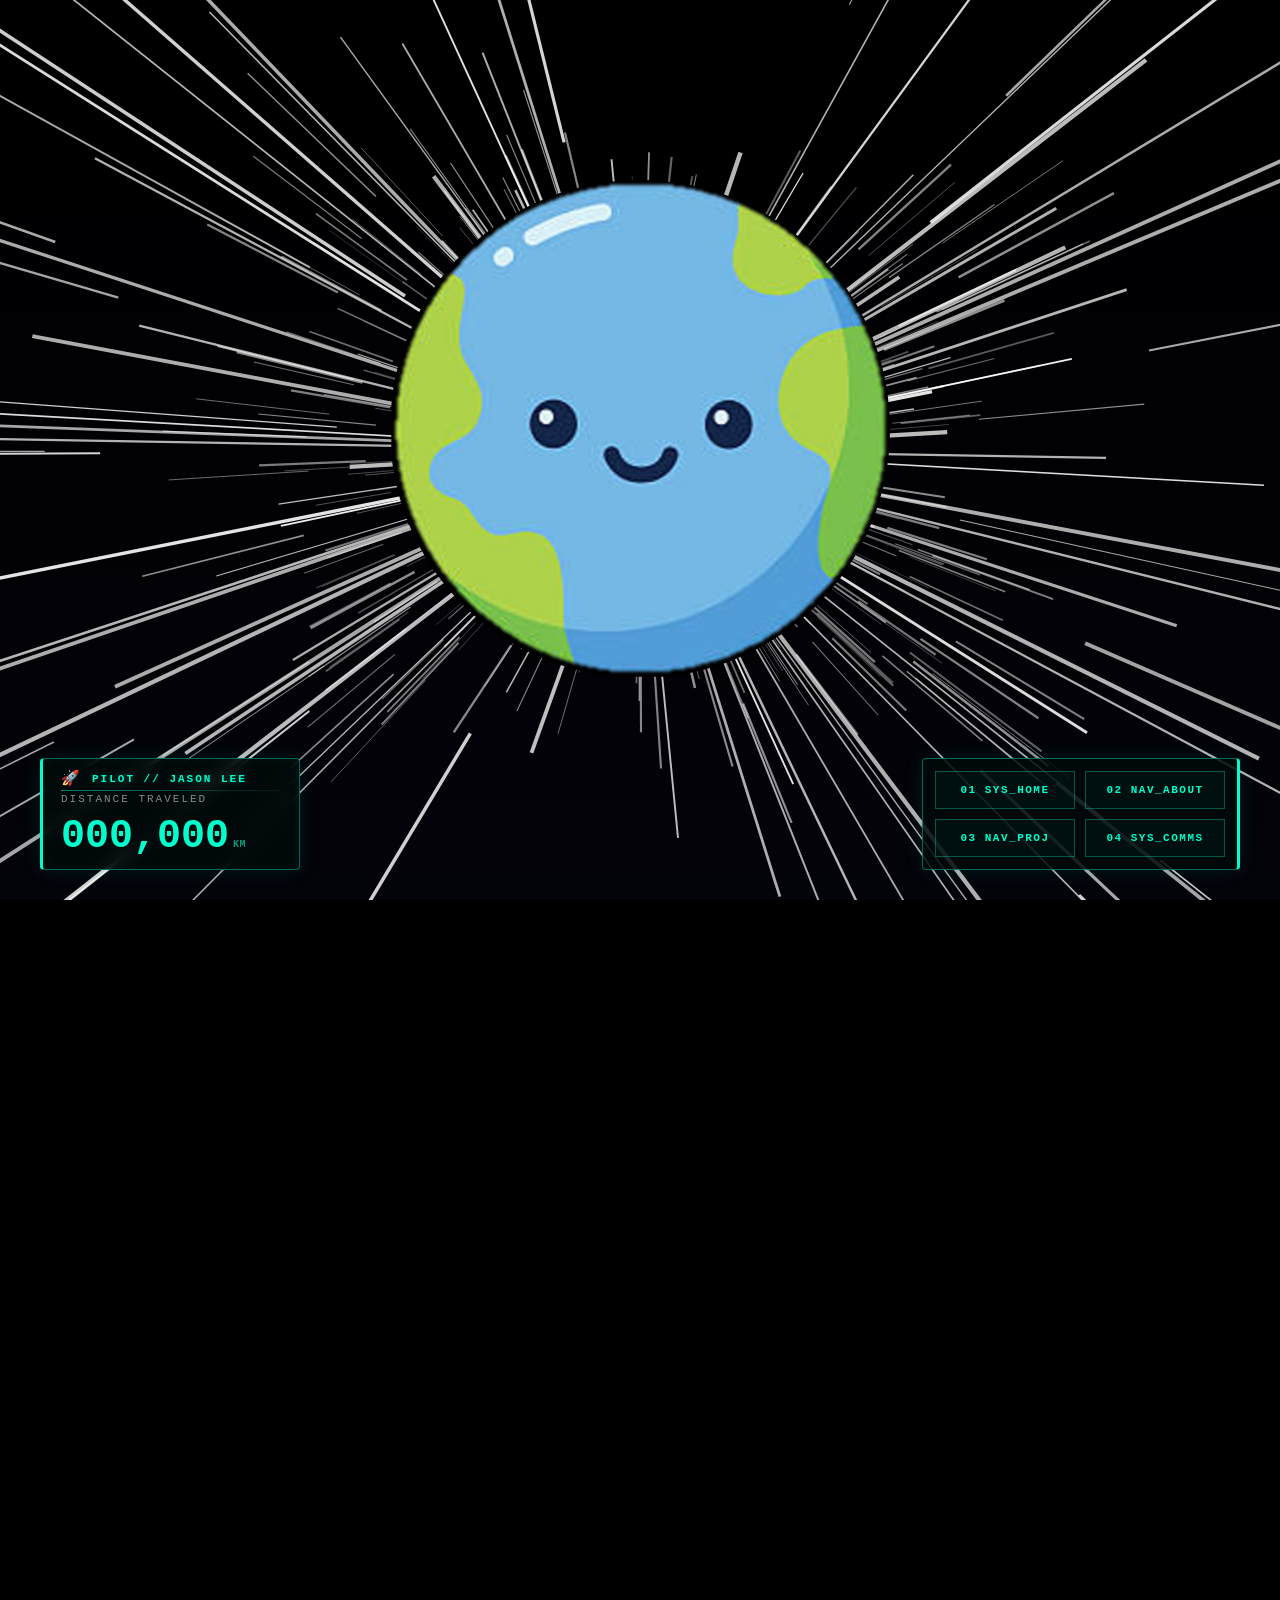
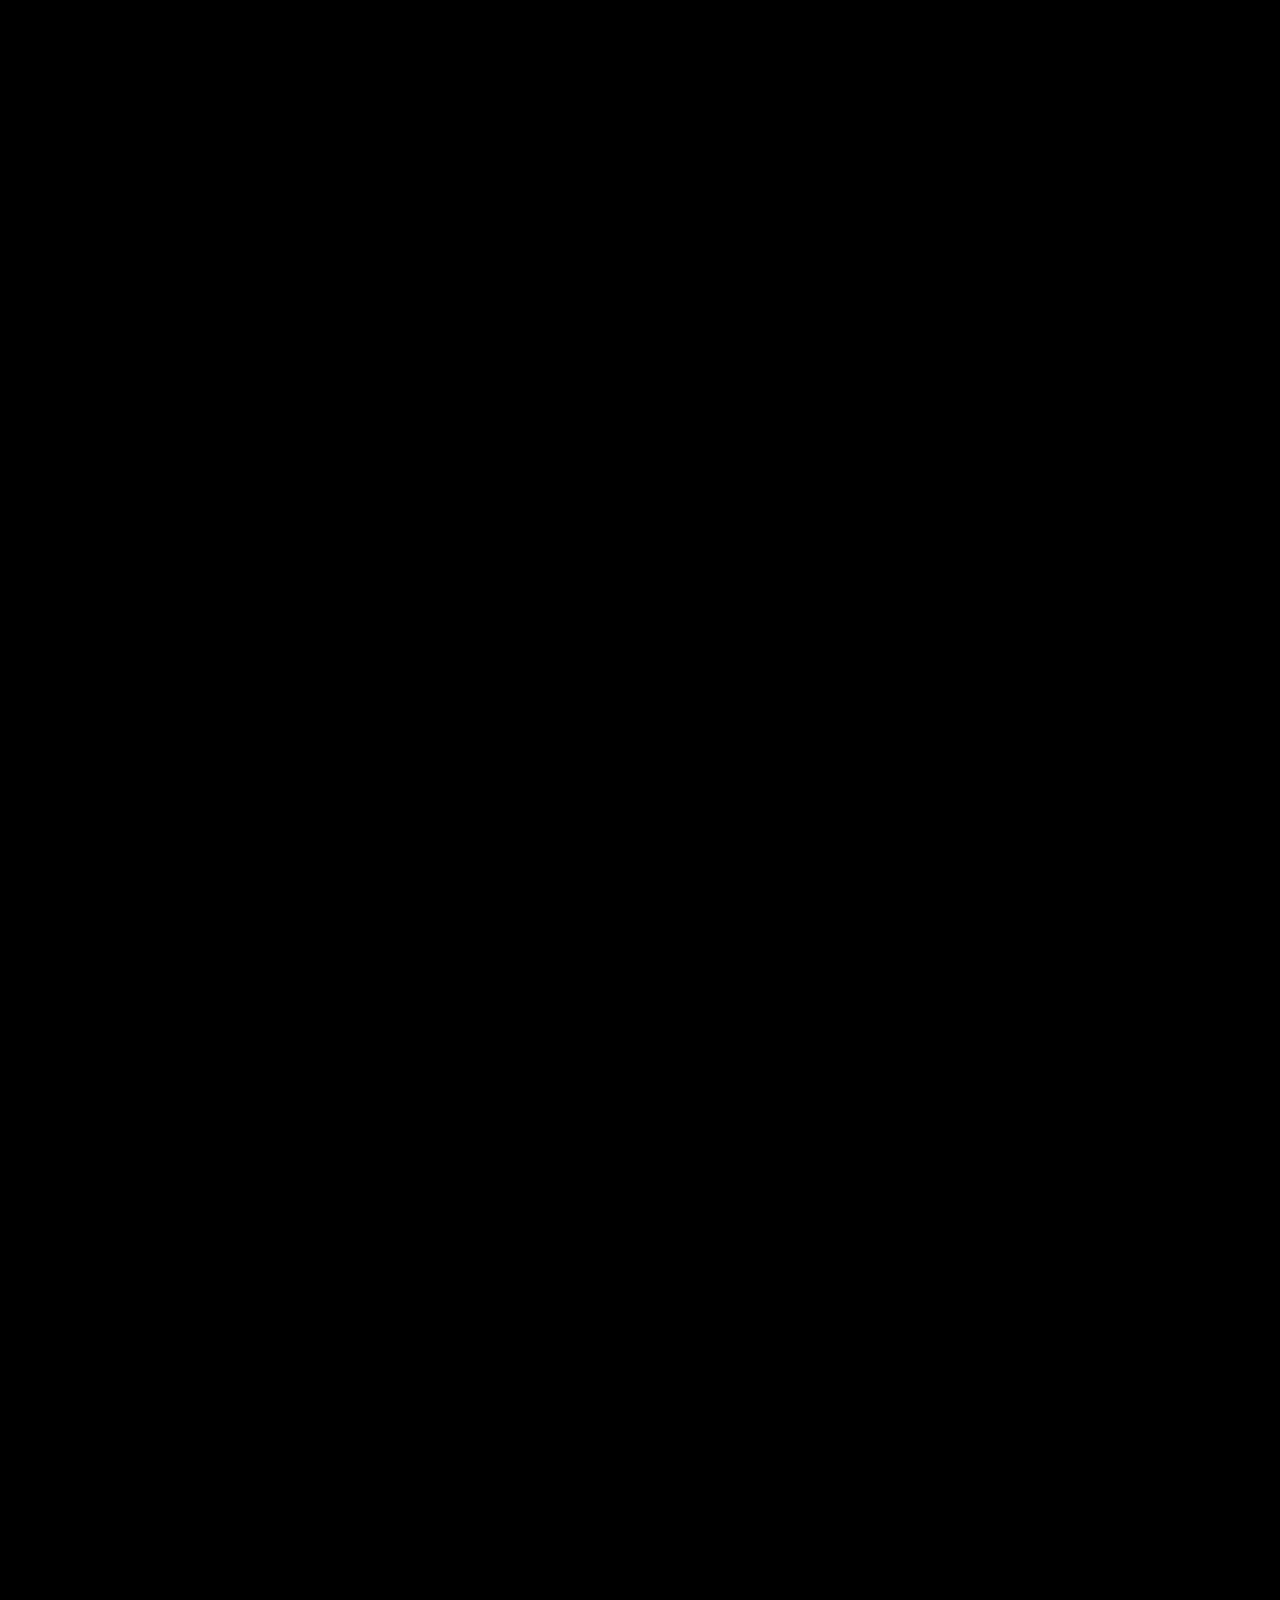
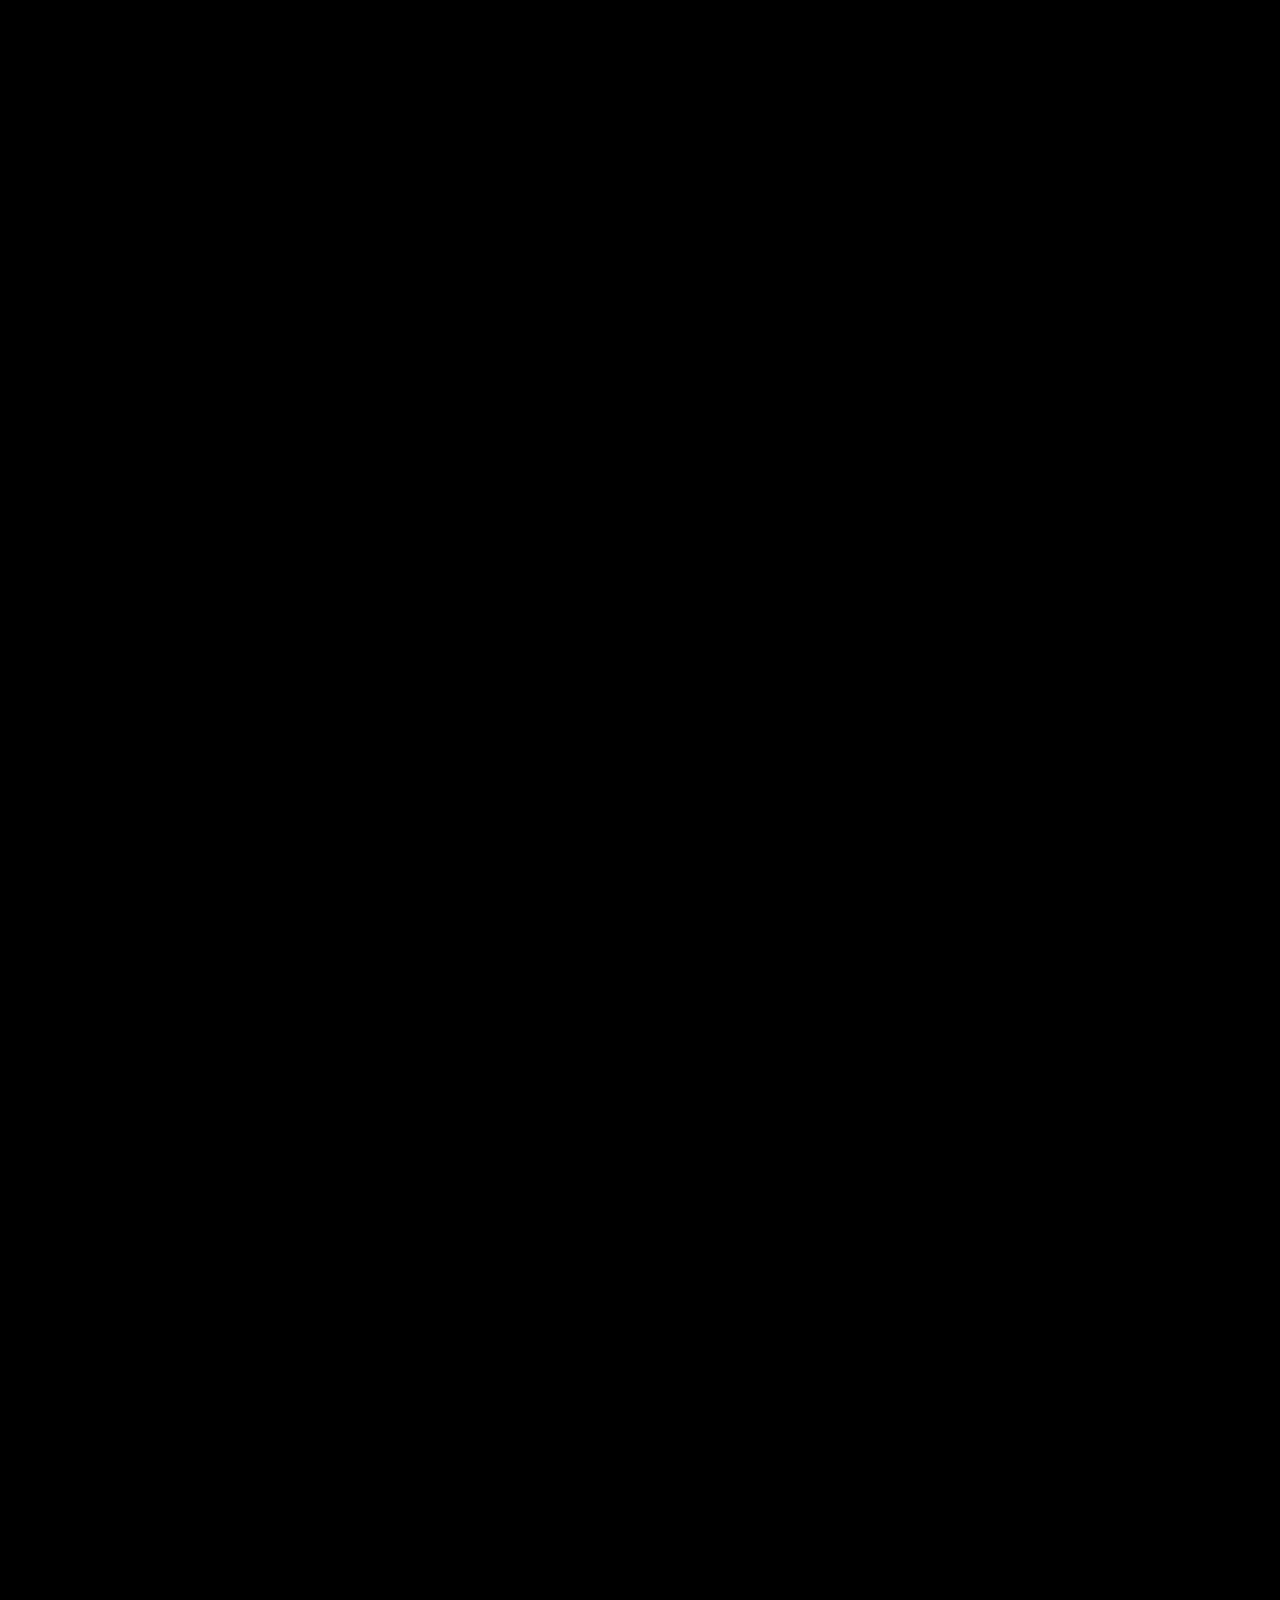
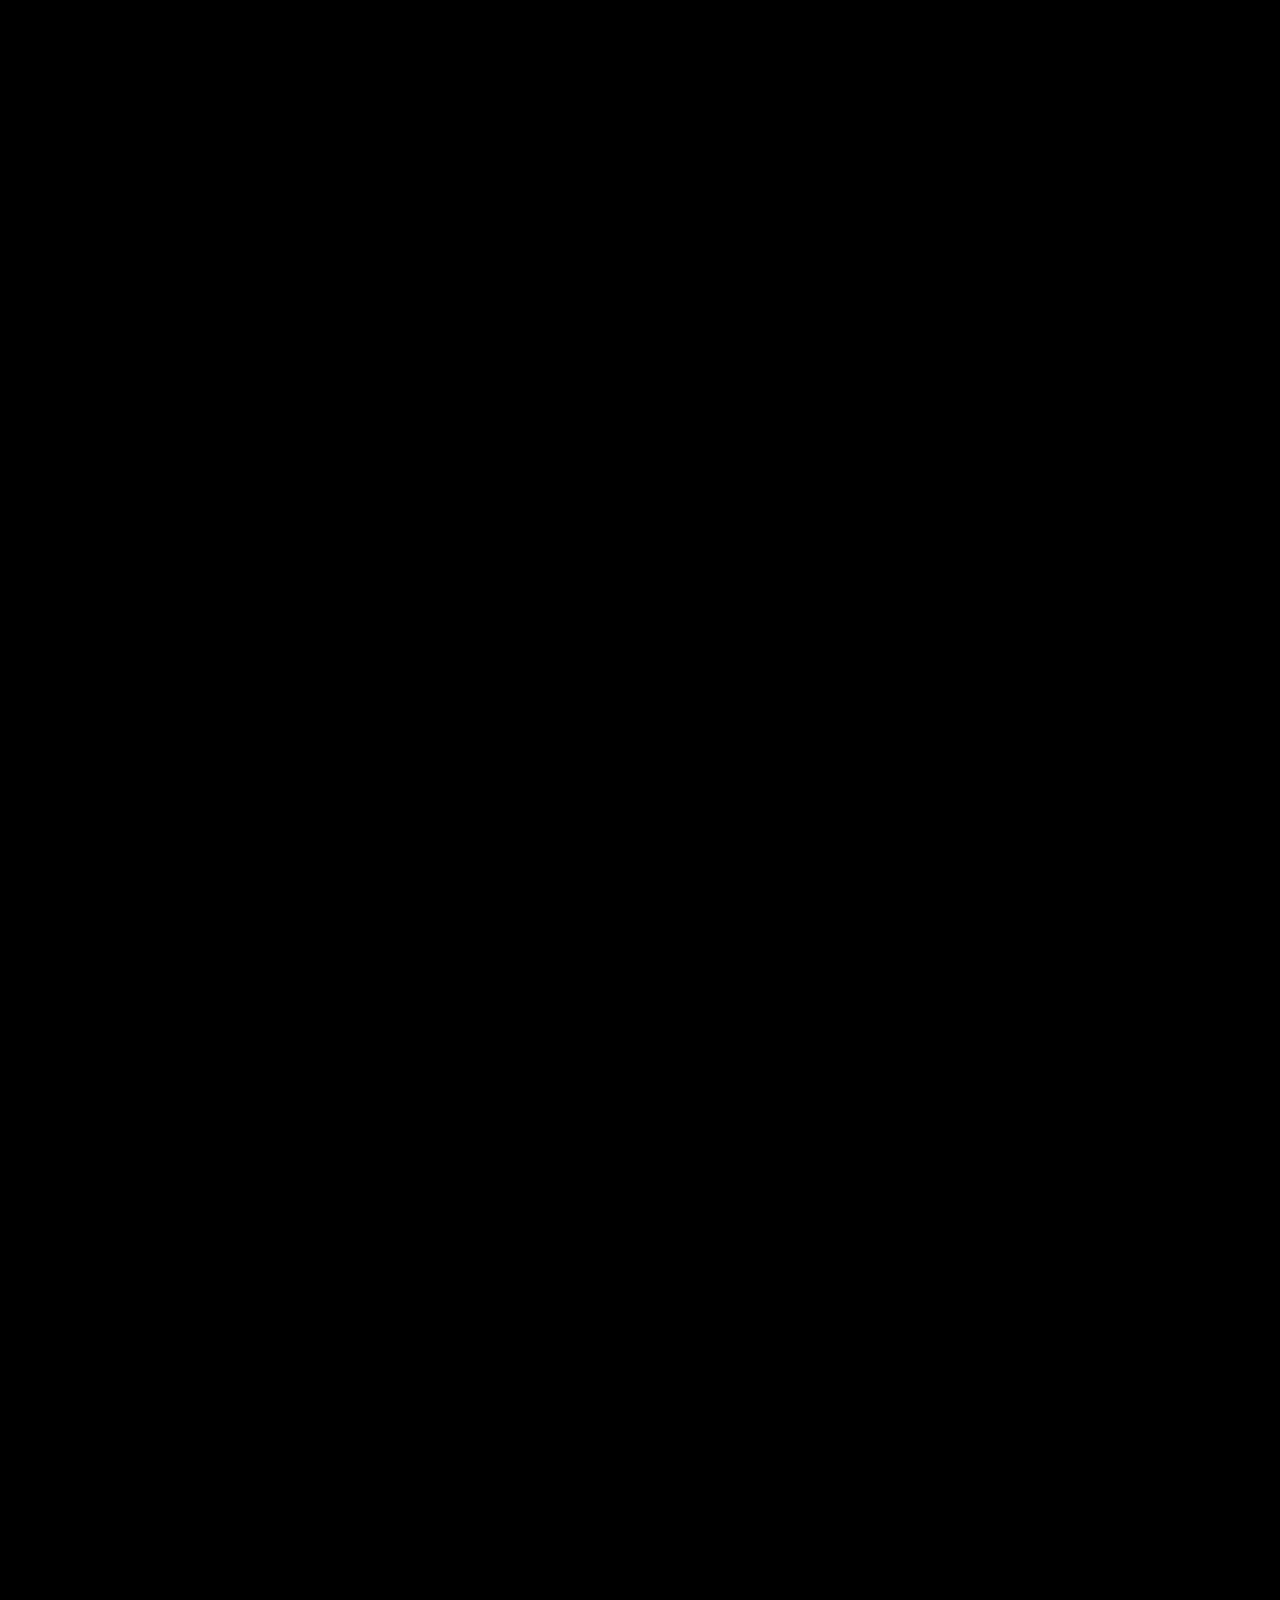
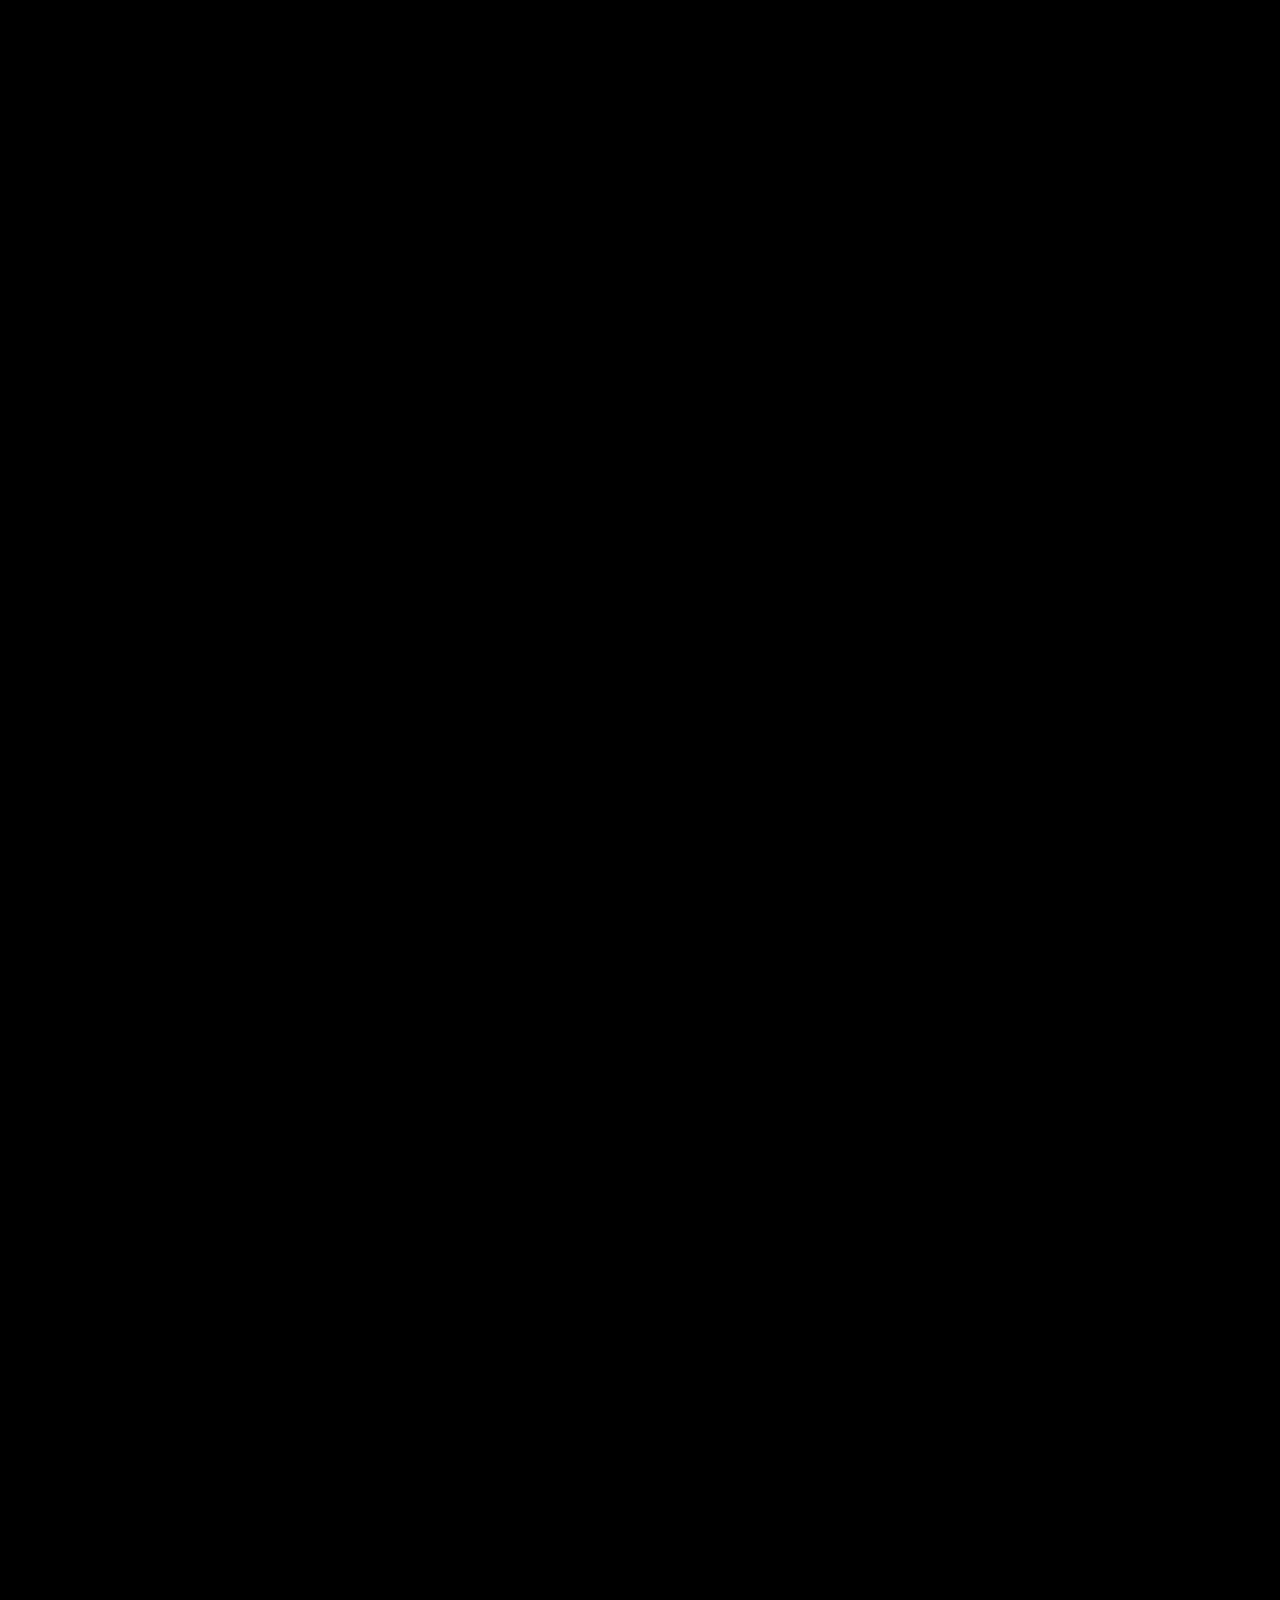
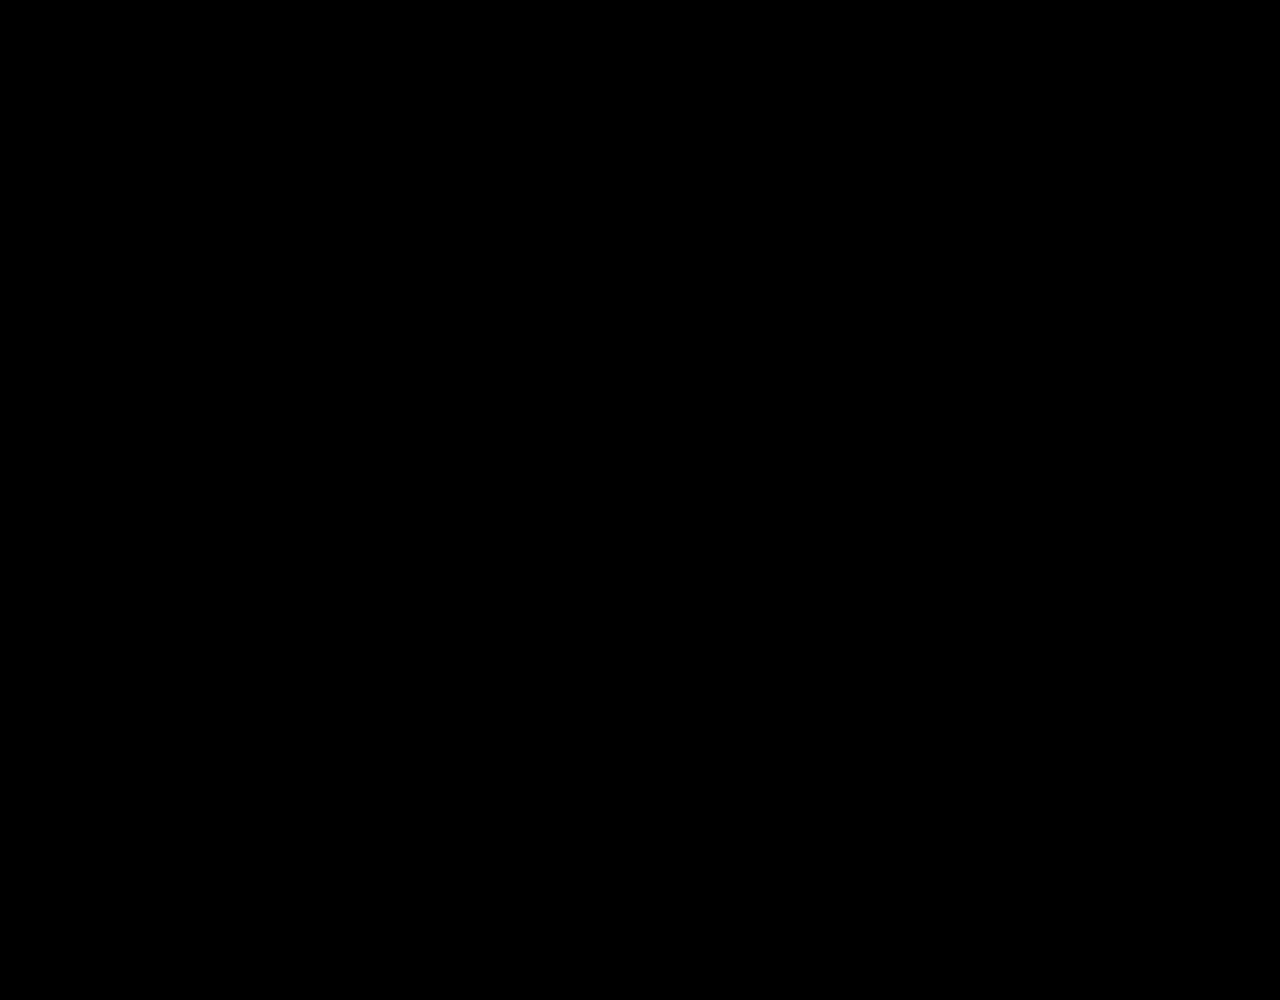
==== index.html @ c52c4de2 "Update index.html" ====
<!DOCTYPE html>
<html lang="en">
<head>
    <meta charset="UTF-8">
    <meta name="viewport" content="width=device-width, initial-scale=1.0">
    <title>Jace In Space Portfolio</title>
    
    <link rel="stylesheet" href="odometer.css" />
    <link rel="stylesheet" href="style.css">
    
    <script src="scroll-timeline.js"></script>
</head>
<body>
 
    <div class="cockpit-hud-frame">
        <div class="hud-top-bracket"></div>
        <div class="hud-side-bracket left"></div>
        <div class="hud-side-bracket right"></div>
    </div>
 
<div class="cockpit-dashboard">
        
        <div class="distance-counter">
            
            <div class="terminal-header-zone">
                <!--<div class="panel-status-light"></div>0-->
                <span class="panel-status-smiley">🚀</span>
                <span class="pilot-signature">PILOT // JASON LEE</span>
            </div>

            <div class="terminal-divider-line"></div>

            <div class="terminal-data-zone">
                <span class="label">DISTANCE TRAVELED</span>
                <div class="odometer-container">
                    <span class="subs-odometer">0</span>
                    <span class="unit">KM</span>
                </div>
            </div>

        </div>

        <nav class="portfolio-nav cockpit-console-panel">
            <a href="#launchpad" class="hud-btn"><span class="btn-num">01</span> SYS_HOME</a>
            <a href="#about-target" class="hud-btn"><span class="btn-num">02</span> NAV_ABOUT</a>
            <a href="#projects-target" class="hud-btn"><span class="btn-num">03</span> NAV_PROJ</a>
            <a href="#cv-target" class="hud-btn"><span class="btn-num">04</span> SYS_COMMS</a>
        </nav>

    </div>
 
    <div class="space-journey">
        
        <div class="stars-bg"></div>
        <canvas id="warp-canvas"></canvas>
 
        <div id="launchpad" class="scroll-flag" style="top: 0%;"></div>
        <div id="about-target" class="scroll-flag" style="top: 22%;"></div>
        <div id="projects-target" class="scroll-flag" style="top: 50%;"></div>
        <div id="cv-target" class="scroll-flag" style="top: 77%;"></div>
 
        <div class="planet earth">
            <img src="images/earth.png" alt="Earth">

        </div>
 
        <div class="space-content block-1">
            <div class="test-box"><p>Ignition - Liftoff!</p></div>
        </div>
        
        <div class="space-content block-2">
            <div class="test-box">
                <h3>About Me</h3>
                <p>I am a first year PhD student at Purdue University studying Planetary Science!
                </p>
                <p>In my previous life, I used to be a Rocket Engineer... </p>
                <p>...but after years of working in the desert under Moonlight...</p>
                <p>...I now work on the Moon!</p>
                <p>...remotely! :]</p>
            </div>
        </div>
        
        <div class="space-content block-3">
            <div class="test-box"><p>Cruising past satellite networks...</p></div>
        </div>
        <div class="space-content block-4">
            <div class="test-box"><h3>Milestone 04</h3><p>Entering deep space fields.</p></div>
        </div>
 
        <div class="space-content block-5">
            <div class="test-box">
                <h3>Stellar Projects</h3>
                <p>Check out the applications I've launched across the web ecosystem.</p>
            </div>
        </div>
        
        <div class="space-content block-6">
            <div class="test-box"><h3>Milestone 06</h3><p>Cosmic radiation shielding at 100%.</p></div>
        </div>
        
        <div class="space-content block-7">
            <div class="test-box"><h3>Milestone 07</h3><p>Lunar gravity pull detected.</p></div>
        </div>
 
        <div class="space-content block-8">
            <div class="test-box">
                <h3>Establish Contact</h3>
                <p>Send a transmission down the array to connect with pilot.</p>
                <br>
                <p>CONTACT@JACEINSPACE.COM</p>
            </div>
        </div>
 
        <div class="planet moon">
            <img src="images/Moon.png" alt="Moon">
            <h2>Welcome to the Moon</h2>
        </div>
 
        <div style="height: 1000vh; visibility: hidden; pointer-events: none;"></div>
 
    </div>

    <script src="odometer.js"></script>

    <script>
        // 1. Initialize Odometer Ticker
        const subsOdometer = document.querySelector(".subs-odometer");
        const odometer = new Odometer({
            el: subsOdometer,
            value: 0,
            format: '(,ddd)', 
            theme: 'minimal',
            duration: 400 
        });

        const TOTAL_DISTANCE = 384400;

        // 2. Continuous Scroll Monitoring Loop
        const engineCore = () => {
            const maxScroll = document.documentElement.scrollHeight - window.innerHeight;
            if (maxScroll <= 0) return;

            const scrollRatio = window.scrollY / maxScroll;

            // Update Odometer Metrics
            const currentKm = Math.floor(scrollRatio * TOTAL_DISTANCE);
            odometer.update(currentKm);

            // Safari Fallback CSS Engine Variable
            document.documentElement.style.setProperty('--scroll-percent', `${scrollRatio * 100}%`);
        };

        window.addEventListener('scroll', engineCore);
        window.addEventListener('resize', engineCore);
        engineCore(); // Initialize on boot
    </script>
 
<script>
const canvas = document.getElementById('warp-canvas');
const ctx = canvas.getContext('2d');

function resizeCanvas() {
    canvas.width = window.innerWidth;
    canvas.height = window.innerHeight;
}
window.addEventListener('resize', resizeCanvas);
resizeCanvas();

const numStars = 350; // Increased density for a seamless, continuous look
const stars = [];
const MAX_DEPTH = 1000; 
let scrollVelocity = 0;
let lastScrollY = window.scrollY;

// Initialize Stars randomly distributed across the entire 3D tunnel
for (let i = 0; i < numStars; i++) {
    stars.push({
        x: (Math.random() - 0.5) * canvas.width * 2,
        y: (Math.random() - 0.5) * canvas.height * 2,
        z: Math.random() * MAX_DEPTH, // Scattered perfectly from front to back
        size: Math.random() * 1.5 + 0.5
    });
}

// Track Scroll Speed & Direction
window.addEventListener('scroll', () => {
    const currentScrollY = window.scrollY;
    const delta = currentScrollY - lastScrollY;
    
    scrollVelocity += delta * 0.25; 
    lastScrollY = currentScrollY;
});

// Animation Loop
function animateSpace() {
    if (Math.abs(scrollVelocity) > 0.1) {
        ctx.fillStyle = 'rgba(0, 0, 0, 0.2)'; 
        ctx.fillRect(0, 0, canvas.width, canvas.height);
    } else {
        ctx.clearRect(0, 0, canvas.width, canvas.height);
    }

    ctx.fillStyle = '#ffffff';

    const cx = canvas.width / 2;
    const cy = canvas.height / 2;

    for (let i = 0; i < stars.length; i++) {
        let star = stars[i];

        // Apply depth velocity
        star.z -= scrollVelocity * 1.2;

        // 🔄 THE SEAMLESS FIX: Randomize the respawn depth layer!
        // Instead of resetting exactly to MAX_DEPTH or 1, we add a random offset 
        // so stars don't form a repeating "wall" or ring.
        if (star.z <= 0) {
            star.z = MAX_DEPTH - (Math.random() * 200); // Spreads out the forward entry wall
            star.x = (Math.random() - 0.5) * canvas.width * 2;
            star.y = (Math.random() - 0.5) * canvas.height * 2;
        } else if (star.z > MAX_DEPTH) {
            star.z = 1 + (Math.random() * 200); // Spreads out the reverse entry core
            star.x = (Math.random() - 0.5) * canvas.width * 2;
            star.y = (Math.random() - 0.5) * canvas.height * 2;
        }

        // 📐 3D Perspective Projection Formulas
        const k = 128 / star.z;
        const sx = star.x * k + cx;
        const sy = star.y * k + cy;

        if (sx < 0 || sx > canvas.width || sy < 0 || sy > canvas.height) {
            continue;
        }

        const currentSize = (1 - star.z / MAX_DEPTH) * star.size * 2.5;

        ctx.beginPath();
        
        // Render Streak Lines under acceleration
        if (Math.abs(scrollVelocity) > 1.5) {
            ctx.strokeStyle = `rgba(255, 255, 255, ${Math.min(1 - star.z / MAX_DEPTH, 1)})`;
            ctx.lineWidth = currentSize;
            
            const prevZ = star.z + (scrollVelocity * 0.4);
            const prevK = 128 / prevZ;
            const px = star.x * prevK + cx;
            const py = star.y * prevK + cy;

            ctx.moveTo(px, py);
            ctx.lineTo(sx, sy);
            ctx.stroke();
        } else {
            ctx.arc(sx, sy, currentSize, 0, Math.PI * 2);
            ctx.fill();
        }
    }

    scrollVelocity *= 0.85;
    if (Math.abs(scrollVelocity) < 0.05) scrollVelocity = 0;

    requestAnimationFrame(animateSpace);
}

animateSpace();
</script>

</body>
</html>
---- odometer.css ----
.odometer.odometer-auto-theme,.odometer.odometer-auto-theme .odometer-digit,.odometer.odometer-theme-minimal,.odometer.odometer-theme-minimal .odometer-digit{-moz-box-orient:vertical;display:inline-block;vertical-align:middle;position:relative}.odometer.odometer-auto-theme .odometer-digit .odometer-digit-spacer,.odometer.odometer-theme-minimal .odometer-digit .odometer-digit-spacer{-moz-box-orient:vertical;display:inline-block;vertical-align:middle;visibility:hidden}.odometer.odometer-auto-theme .odometer-digit .odometer-digit-inner,.odometer.odometer-theme-minimal .odometer-digit .odometer-digit-inner{text-align:left;display:block;position:absolute;top:0;left:0;right:0;bottom:0;overflow:hidden}.odometer.odometer-auto-theme .odometer-digit .odometer-ribbon,.odometer.odometer-theme-minimal .odometer-digit .odometer-ribbon{display:block}.odometer.odometer-auto-theme .odometer-digit .odometer-ribbon-inner,.odometer.odometer-theme-minimal .odometer-digit .odometer-ribbon-inner{display:block;-webkit-backface-visibility:hidden}.odometer.odometer-auto-theme .odometer-digit .odometer-value,.odometer.odometer-theme-minimal .odometer-digit .odometer-value{display:block;-webkit-transform:translateZ(0)}.odometer.odometer-auto-theme .odometer-digit .odometer-value.odometer-last-value,.odometer.odometer-theme-minimal .odometer-digit .odometer-value.odometer-last-value{position:absolute}.odometer.odometer-auto-theme.odometer-animating-up .odometer-ribbon-inner,.odometer.odometer-theme-minimal.odometer-animating-up .odometer-ribbon-inner{-webkit-transition:-webkit-transform 2s;-moz-transition:-moz-transform 2s;-ms-transition:-ms-transform 2s;-o-transition:-o-transform 2s;transition:transform 2s}.odometer.odometer-auto-theme.odometer-animating-down .odometer-ribbon-inner,.odometer.odometer-auto-theme.odometer-animating-up.odometer-animating .odometer-ribbon-inner,.odometer.odometer-theme-minimal.odometer-animating-down .odometer-ribbon-inner,.odometer.odometer-theme-minimal.odometer-animating-up.odometer-animating .odometer-ribbon-inner{-webkit-transform:translateY(-100%);-moz-transform:translateY(-100%);-ms-transform:translateY(-100%);-o-transform:translateY(-100%);transform:translateY(-100%)}.odometer.odometer-auto-theme.odometer-animating-down.odometer-animating .odometer-ribbon-inner,.odometer.odometer-theme-minimal.odometer-animating-down.odometer-animating .odometer-ribbon-inner{-webkit-transition:-webkit-transform 2s;-moz-transition:-moz-transform 2s;-ms-transition:-ms-transform 2s;-o-transition:-o-transform 2s;transition:transform 2s;-webkit-transform:translateY(0);-moz-transform:translateY(0);-ms-transform:translateY(0);-o-transform:translateY(0);transform:translateY(0)}
---- style.css ----
/* --- GLOBAL STYLES & CUSTOM CURSOR --- */
html {
    scroll-behavior: smooth; /* Enables smooth transitions when nav items are clicked */
}

* {
    margin: 0;
    padding: 0;
    box-sizing: border-box;
}

body {
    background-color: #000;
    color: white;
    font-family: 'Courier New', Courier, monospace;
    scrollbar-width: none; 
    cursor: url("images/cursor.png") 0 18, auto;
}

body::-webkit-scrollbar {
    display: none;
}

body:active {
    cursor: url("images/cursor1.png") 0 18, auto;
}

/* MAX STABLE SCROLL RANGE FOR PURE CSS */
.space-journey {
    height: 1000vh; 
    position: relative;
}

.stars-bg {
    position: fixed;
    top: 0;
    left: 0;
    width: 100%;
    height: 100vh;
    background: linear-gradient(to bottom, #000000, #050510);
    z-index: 1;
}

/* INVISIBLE SCROLL FLAGS MECHANISM */
.scroll-flag {
    position: absolute;
    left: 0;
    width: 100%;
    height: 1px;
    visibility: hidden;
    pointer-events: none;
}

/* --- RIGHT-SIDE TACTICAL 2x2 NAVIGATION GRID --- */
.portfolio-nav {
    display: grid !important;
    grid-template-columns: repeat(2, minmax(140px, auto)); /* Creates exactly 2 equal columns */
    grid-template-rows: repeat(2, auto);             /* Creates exactly 2 rows */
    gap: 10px; /* Clean grid instrument spacing */
    
    background: rgba(0, 10, 10, 0.85);
    border: 1px solid rgba(0, 255, 204, 0.4);
    border-right: 3px solid #00ffcc; /* Swapped accent bar to the right edge to anchor the layout */
    padding: 12px;
    border-radius: 4px;
    pointer-events: auto;
    box-shadow: 0 0 20px rgba(0, 255, 204, 0.1);
}

/* Ensure buttons stay completely uniform inside the grid slots */
.portfolio-nav a {
    color: #00ffcc;
    text-decoration: none;
    font-size: 11px;
    font-weight: bold;
    letter-spacing: 1.5px;
    padding: 12px 16px;
    background: rgba(0, 40, 40, 0.25);
    border: 1px solid rgba(0, 255, 204, 0.3);
    transition: all 0.12s ease-in-out;
    white-space: nowrap;
    text-align: center; /* Centers text inside each grid tile */
    display: block;
}

.portfolio-nav a:hover {
    background: #00ffcc;
    color: #000;
    box-shadow: 0 0 15px rgba(0, 255, 255, 0.5);
    
    /* Keep your exact standard custom cursor on hover */
    cursor: url("images/cursor.png") 0 18, pointer;
}

/* --- ADD A SPECIFIC ACTIVE HOVER STATE FOR CLICKING LINKS --- */
.portfolio-nav a:active {
    animation: hudButtonFlash 0.35s ease-out forwards;
    
    /* Keeps the active "clicking" cursor active when pressing down on links */
    cursor: url("images/cursor1.png") 0 18, pointer;
}

@keyframes hudButtonFlash {
    0% {
        background: #00ffcc;
        color: #000;
        /* Intense initial bloom outward */
        box-shadow: 0 0 40px #00ffcc, 
                    inset 0 0 20px #ffffff;
        border-color: #ffffff;
    }
    20% {
        background: rgba(0, 255, 204, 0.6);
        color: #fff;
        box-shadow: 0 0 25px #00ffcc;
    }
    100% {
        /* Smoothly decay back into the glowing active button appearance */
        background: rgba(0, 40, 40, 0.4);
        color: #00ffcc;
        box-shadow: 0 0 15px rgba(0, 255, 204, 0.4);
        border-color: #00ffcc;
    }
}


/* --- THE FIXED COCKPIT HORIZON CONSOLE PANEL --- */
.cockpit-dashboard {
    position: fixed;
    bottom: 30px;
    left: 50%;
    transform: translateX(-50%);
    z-index: 1000;
    pointer-events: none; 
    width: 95% !important;
    max-width: 1200px !important; 
    
    display: flex !important;
    flex-direction: row !important; 
    justify-content: space-between !important; 
    
    /* 💥 FORCE EQUAL HEIGHT LOCKDOWN 
       This tells the browser to stretch BOTH panels to the exact height of 
       whichever box takes up the most vertical space.
    */
    align-items: stretch !important; 
}

/* Internal Layout Compartments */
.terminal-header-zone {
    display: flex;
    align-items: center;
    gap: 8px;
}

.pilot-signature {
    font-size: 11px;
    color: #00ffcc;
    font-weight: bold;
    letter-spacing: 2px;
    text-shadow: 0 0 8px rgba(0, 255, 204, 0.4);
    text-transform: uppercase;
}

/* Tactical Cross-Section Horizon Line */
.terminal-divider-line {
    width: 100%;
    height: 1px;
    background: linear-gradient(to right, rgba(0, 255, 204, 0.5), rgba(0, 255, 204, 0.05));
}

.terminal-data-zone {
    display: flex;
    flex-direction: column; /* 👈 Changed from row to stack them top-to-bottom */
    align-items: flex-start; /* Aligns both the text and numbers to the left */
    gap: 4px; /* Creates a clean, tight gap between the label and the numbers */
}

.label {
    font-size: 9px;
    color: #888;
    letter-spacing: 1px;
    margin-bottom: 0; /* Clears vertical padding displacement */
}


/* Blinking Status light indicator on control console */
/*.panel-status-light {
    width: 8px;
    height: 8px;
    background-color: #00ffcc;
    border-radius: 50%;
    margin-right: 8px;
    box-shadow: 0 0 8px #00ffcc;
    animation: blink 1.5s infinite ease-in-out;
}
@keyframes blink {
    0%, 100% { opacity: 0.3; }
    50% { opacity: 1; box-shadow: 0 0 12px #00ffcc; }
}
*/

.panel-status-smiley {
    font-family: monospace; /* Keeps characters perfectly aligned */
    font-size: 15px;
    font-weight: bold;
    color: #00ffcc;
    margin-right: 4px; /* Keeps a clean, small gap before your name */
    
    /* Applies a smooth breathing pulse to the text opacity and glow */
    animation: smileyPulse 2.5s infinite ease-in-out;
}

@keyframes smileyPulse {
    0%, 100% { 
        opacity: 0.35; 
        text-shadow: 0 0 2px rgba(0, 255, 204, 0.2);
    }
    50% { 
        opacity: 1; 
        /* Creates an intense neon bloom at peak pulse */
        text-shadow: 0 0 8px rgba(0, 255, 204, 0.9), 
                     0 0 15px rgba(0, 255, 204, 0.4);
    }
}

.distance-counter {
    background: rgba(0, 10, 10, 0.85) !important; 
    backdrop-filter: blur(8px) !important;         
    -webkit-backdrop-filter: blur(8px) !important;
    
    border: 1px solid rgba(0, 255, 204, 0.4) !important;
    border-left: 3px solid #00ffcc !important; 
    
    /* Reduced internal padding to keep the text compact and uniform */
    padding: 10px 18px !important; 
    border-radius: 4px !important;
    pointer-events: auto;
    
    box-shadow: 0 0 20px rgba(0, 255, 204, 0.1),
                inset 0 0 15px rgba(0, 255, 204, 0.05) !important;
    
    min-width: 260px;
    
    /* 💥 REMOVED FIX HEIGHT AND LET THE DASHBOARD STRETCH RULE CONTROL IT */
    height: auto !important; 
    display: flex !important;
    flex-direction: column !important;
    justify-content: space-between !important; 
}

.label {
    font-size: 11px;
    color: #888;
    display: block;
    margin-bottom: 5px;
    letter-spacing: 2px;
}
.odometer-container {
    display: flex;
    align-items: baseline;
    gap: 4px;
}

.odometer {
    font-size: clamp(1.5rem, 4vw, 2.5rem) !important; /* Dynamically scales the numbers */
    display: inline-block;
    max-width: 100%;
    word-break: keep-all;
}

.subs-odometer {
    font-size: 18px; /* Slightly adjusted scale to fit beautifully in the compact container */
    font-weight: bold;
    color: #00ffcc;
}

.unit {
    color: rgba(0, 255, 204, 0.6); 
    font-size: 10px; 
    letter-spacing: 0.5px;
    font-weight: bold;
}
.digits-stream {
    display: flex;
    flex-direction: column;
    animation: countDistance linear both;
    animation-timeline: scroll(root);
}

.digits-stream span {
    height: 24px;
    line-height: 24px;
}

@keyframes countDistance {
    to { transform: translateY(-240px); } 
}


/* --- CELESTIAL OBJECTS BASE --- */
.planet {
    position: fixed;
    left: 50%;
    transform: translateX(-50%);
    display: flex;
    flex-direction: column;
    align-items: center;
    z-index: 2;
}

.planet img { 
    width: 500px; 
    height: auto; 
    border-radius: 50%; 
}

/* EARTH ANIMATION (Pages 1-3) */
.earth {
    top: 20vh;
    animation: moveEarth linear both;
    animation-timeline: scroll(root);
    animation-range: 0% 30%; /* WAS: 0vh 300vh */
}

@keyframes moveEarth {
    to { transform: translate(-50%, 120vh) scale(0.3); opacity: 0; }
}

/* MOON ANIMATION (Pages 7-10) */
.moon {
    top: -60vh;
    opacity: 0;
    transform: translate(-50%, 0) scale(0.1);
    animation: moveMoon linear both;
    animation-timeline: scroll(root);
    animation-range: 70% 100%; /* WAS: 700vh 1000vh */
}
@keyframes moveMoon {
    0% { opacity: 0; transform: translate(-50%, 0) scale(0.1); }
    80% { opacity: 1; }
    100% { top: 10vh; opacity: 1; transform: translate(-50%, 0) scale(1); }
}


.space-content {
    position: fixed;
    top: 50%; 
    left: 50%;
    transform: translate(-50%, -50%);
    width: 90%;
    max-width: 650px;
    z-index: 4;
    opacity: 0; /* Keeps them safely hidden until their timeline starts */
    text-align: left; 
    pointer-events: none;
}
 
/* --- NEON COCKPIT CONSOLE WINDOW --- */
.test-box {
    position: relative;
    /* Glassmorphism terminal tint */
    background: rgba(0, 15, 15, 0.65); 
    backdrop-filter: blur(8px);
    -webkit-backdrop-filter: blur(8px);
    
    /* Cyber Glowing Borders */
    border: 2px solid #00ffcc;
    box-shadow: 0 0 20px rgba(0, 255, 204, 0.2), 
                inset 0 0 15px rgba(0, 255, 204, 0.1);
                
    padding: 35px;
    border-radius: 4px; /* Angular sharp corners instead of round curves */
    pointer-events: auto; /* Makes text select and inner card buttons clickable */
    overflow: hidden;
}

/* Upper Right Dashboard Status Accent */
.test-box::before {
    content: "SYSTEM STATUS: ACTIVE";
    position: absolute;
    top: 8px;
    right: 12px;
    font-size: 9px;
    color: rgba(0, 255, 204, 0.5);
    letter-spacing: 1px;
}

/* Glowing Title Text Headers */
.test-box h3 {
    color: #00ffcc;
    font-size: 20px;
    text-transform: uppercase;
    letter-spacing: 3px;
    margin-bottom: 15px;
    border-bottom: 1px dashed rgba(0, 255, 204, 0.3);
    padding-bottom: 8px;
    text-shadow: 0 0 8px rgba(0, 255, 204, 0.6);
}

.test-box p {
    color: #e0ffff;
    line-height: 1.6;
    font-size: 14px;
    letter-spacing: 0.5px;
}

@keyframes streamPast {
    0% { 
        opacity: 0; 
        /* Enter from high up on the screen, slightly scaled down */
        transform: translate(-50%, -120%) scale(0.85); 
    }
    /* Peak Focus Window: Locks dead-center on the view screen */
    45%, 55% { 
        opacity: 1; 
        transform: translate(-50%, -50%) scale(1); 
        pointer-events: auto; /* Clickable ONLY when locked in center */
    }
    100% { 
        opacity: 0; 
        /* Exit smoothly out the bottom, dropping behind the dashboard */
        transform: translate(-50%, 20%) scale(1.05); 
    }
}

.about-box {
    animation: fadeAndSlide linear both;
    animation-timeline: scroll(root);
    animation-range: 250vh 500vh; /* 🛸 Launch window 1 */
}

.experience-box {
    animation: fadeAndSlide linear both;
    animation-timeline: scroll(root);
    animation-range: 450vh 700vh; /* 🛸 Launch window 2 */
}

.projects-box {
    animation: fadeAndSlide linear both;
    animation-timeline: scroll(root);
    animation-range: 650vh 850vh; /* 🛸 Launch window 3 */
}

@keyframes fadeAndSlide {
    0% {
        opacity: 0;
        transform: translateY(50px); /* Slides up mildly as you travel */
    }
    15% {
        opacity: 1;
        transform: translateY(0); /* Clean, stable readability state */
    }
    85% {
        opacity: 1;
        transform: translateY(0);
    }
    100% {
        opacity: 0;
        transform: translateY(-50px); /* Fades away into deep space */
    }
}

/* RELIABLE ELEMENT TIMELINES IN 10-PAGE WINDOW */
.block-1 { 
    animation: streamPast linear both;
    animation-timeline: scroll(root);
    animation-range: 10% 20%; 
}
.block-2 { 
    animation: streamPast linear both;
    animation-timeline: scroll(root);
    animation-range: 20% 30%; 
}
.block-3 { 
    animation: streamPast linear both;
    animation-timeline: scroll(root);
    animation-range: 30% 40%; 
}
.block-4 { 
    animation: streamPast linear both;
    animation-timeline: scroll(root);
    animation-range: 40% 50%; 
}
.block-5 { 
    animation: streamPast linear both;
    animation-timeline: scroll(root);
    animation-range: 50% 60%; 
}
.block-6 { 
    animation: streamPast linear both;
    animation-timeline: scroll(root);
    animation-range: 60% 70%; 
}
.block-7 { 
    animation: streamPast linear both;
    animation-timeline: scroll(root);
    animation-range: 70% 80%; 
}
.block-8 { 
    animation: streamPast linear both;
    animation-timeline: scroll(root);
    animation-range: 80% 90%; 
}

#warp-canvas {
    position: fixed;
    top: 0;
    left: 0;
    width: 100vw;
    height: 100vh;
    z-index: 2; /* Sits right above your static stars-bg background */
    pointer-events: none; /* Allows clicks to pass through to your portfolio links */
}

/* Ensure your text and planet layers sit above the moving stars */
.planet { z-index: 3; }
.space-content { z-index: 4; }
.cockpit-dashboard { z-index: 5; }
.portfolio-nav { z-index: 1000; }

html, body {
    min-height: 1000vh !important;
    height: auto !important;
    overflow-y: auto !important;
    overflow-x: hidden !important;
}

/* 📱 MOBILE COCKPIT RESPONSIVE SAFEGUARD */
@media (max-width: 768px) {
    /* Prevent the master galaxy container from creating horizontal scrolls */
    html, body {
        width: 100%;
        overflow-x: hidden !important;
    }

    /* Force the tactical navigation grid to shrink gracefully on phone screens */
    .portfolio-nav {
        grid-template-columns: repeat(2, minmax(100px, 1fr)) !important; /* Smaller grid slots */
        gap: 8px;
        padding: 8px;
    }

    .portfolio-nav a {
        font-size: 9px !important; /* Slightly smaller text for compact screens */
        padding: 8px 10px;
        letter-spacing: 1px;
    }

    /* Stack or scale the dashboard console on mobile viewports */
    .cockpit-dashboard {
        flex-direction: column !important; /* Stacks dashboard components if screen is too narrow */
        align-items: center !important;
        gap: 10px;
        bottom: 15px;
    }
    
    /* Ensure text panels fit on tight phone displays */
    .test-box {
        padding: 20px;
        width: 95%;
    }
    
    .test-box h3 {
        font-size: 16px;
    }
}
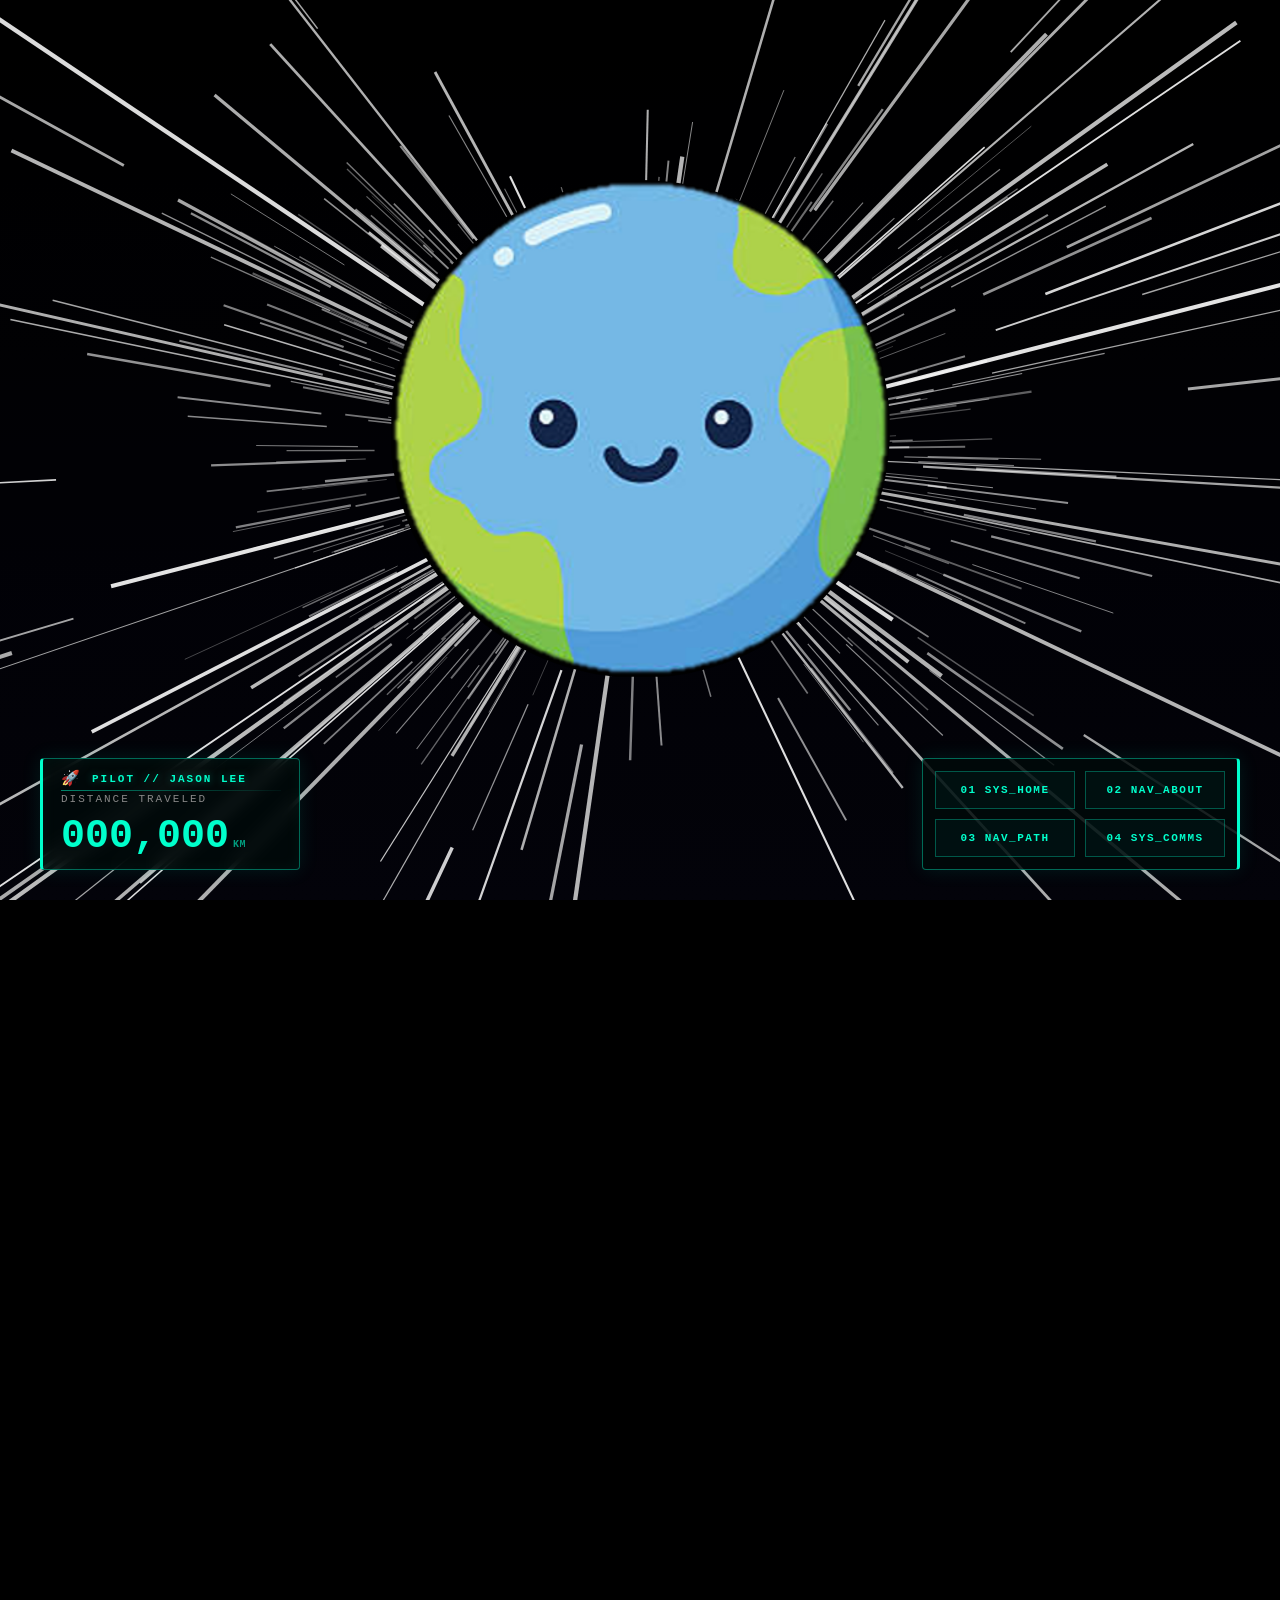
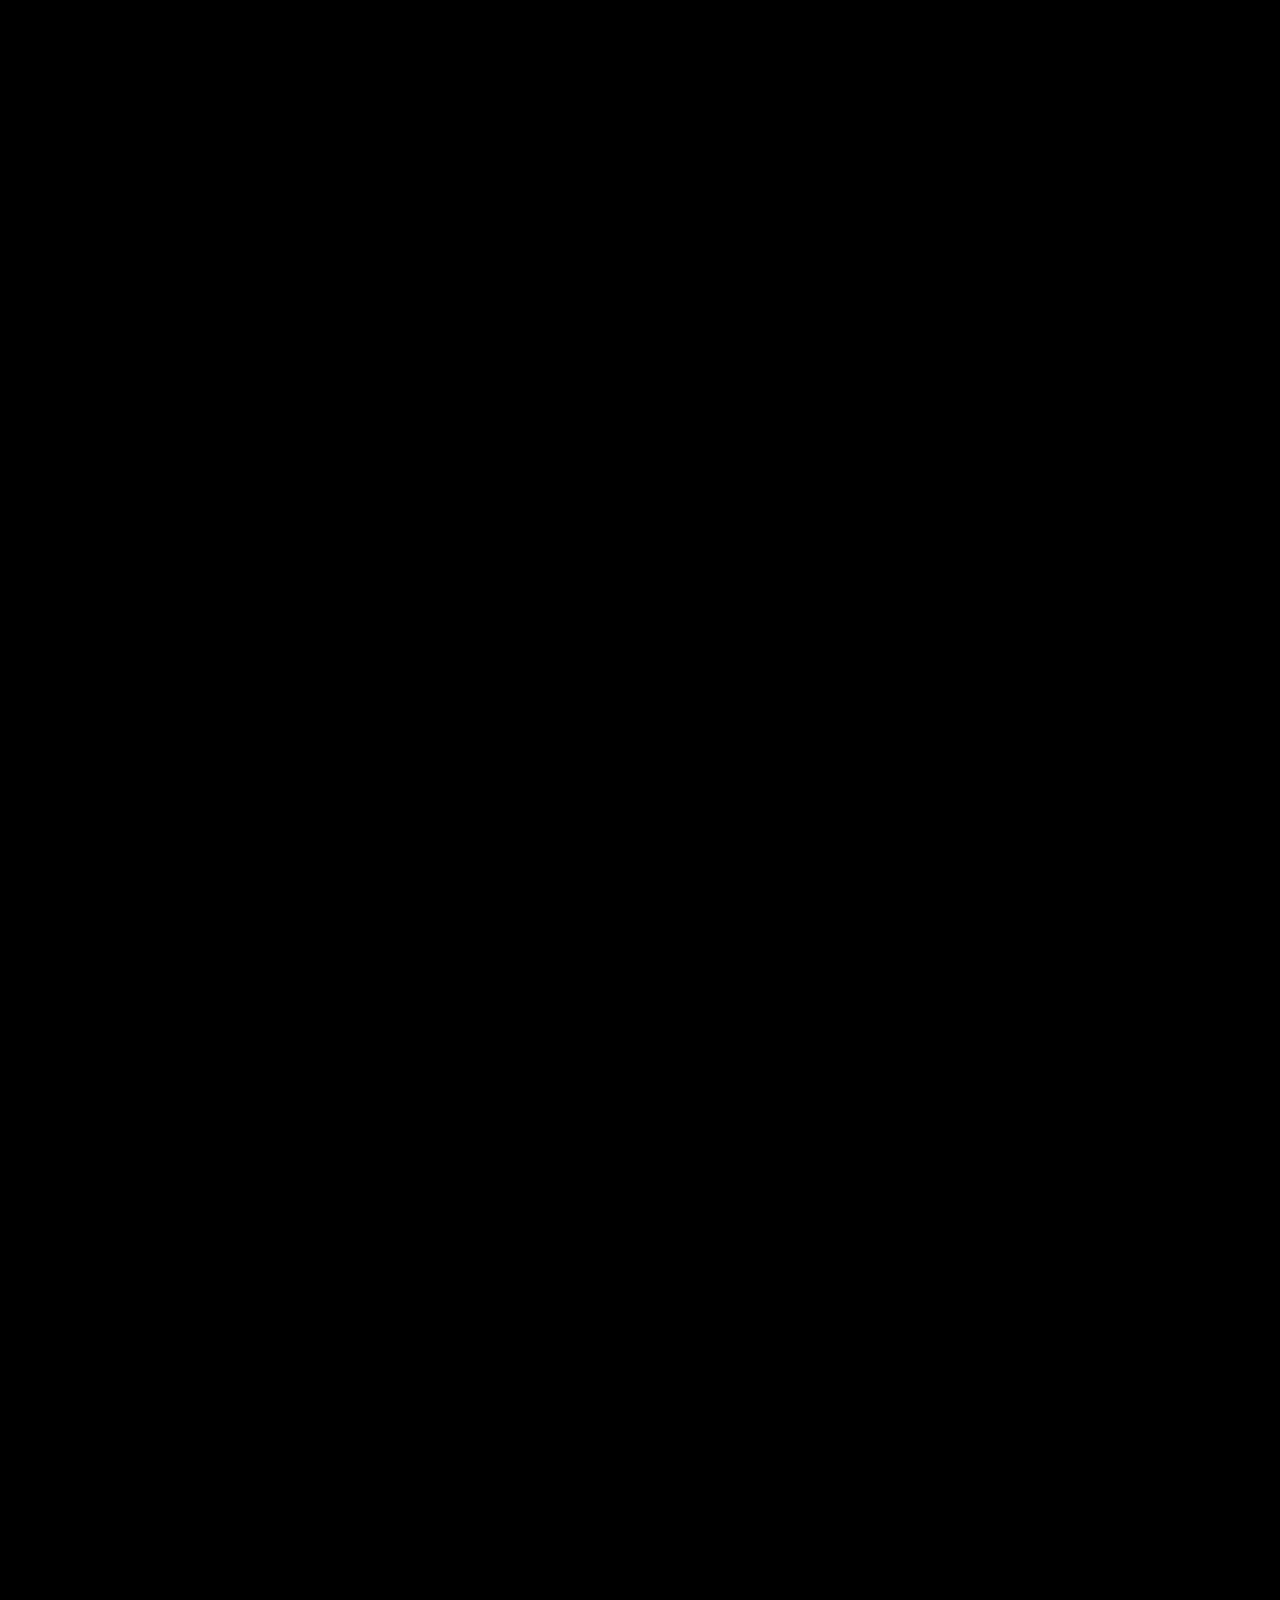
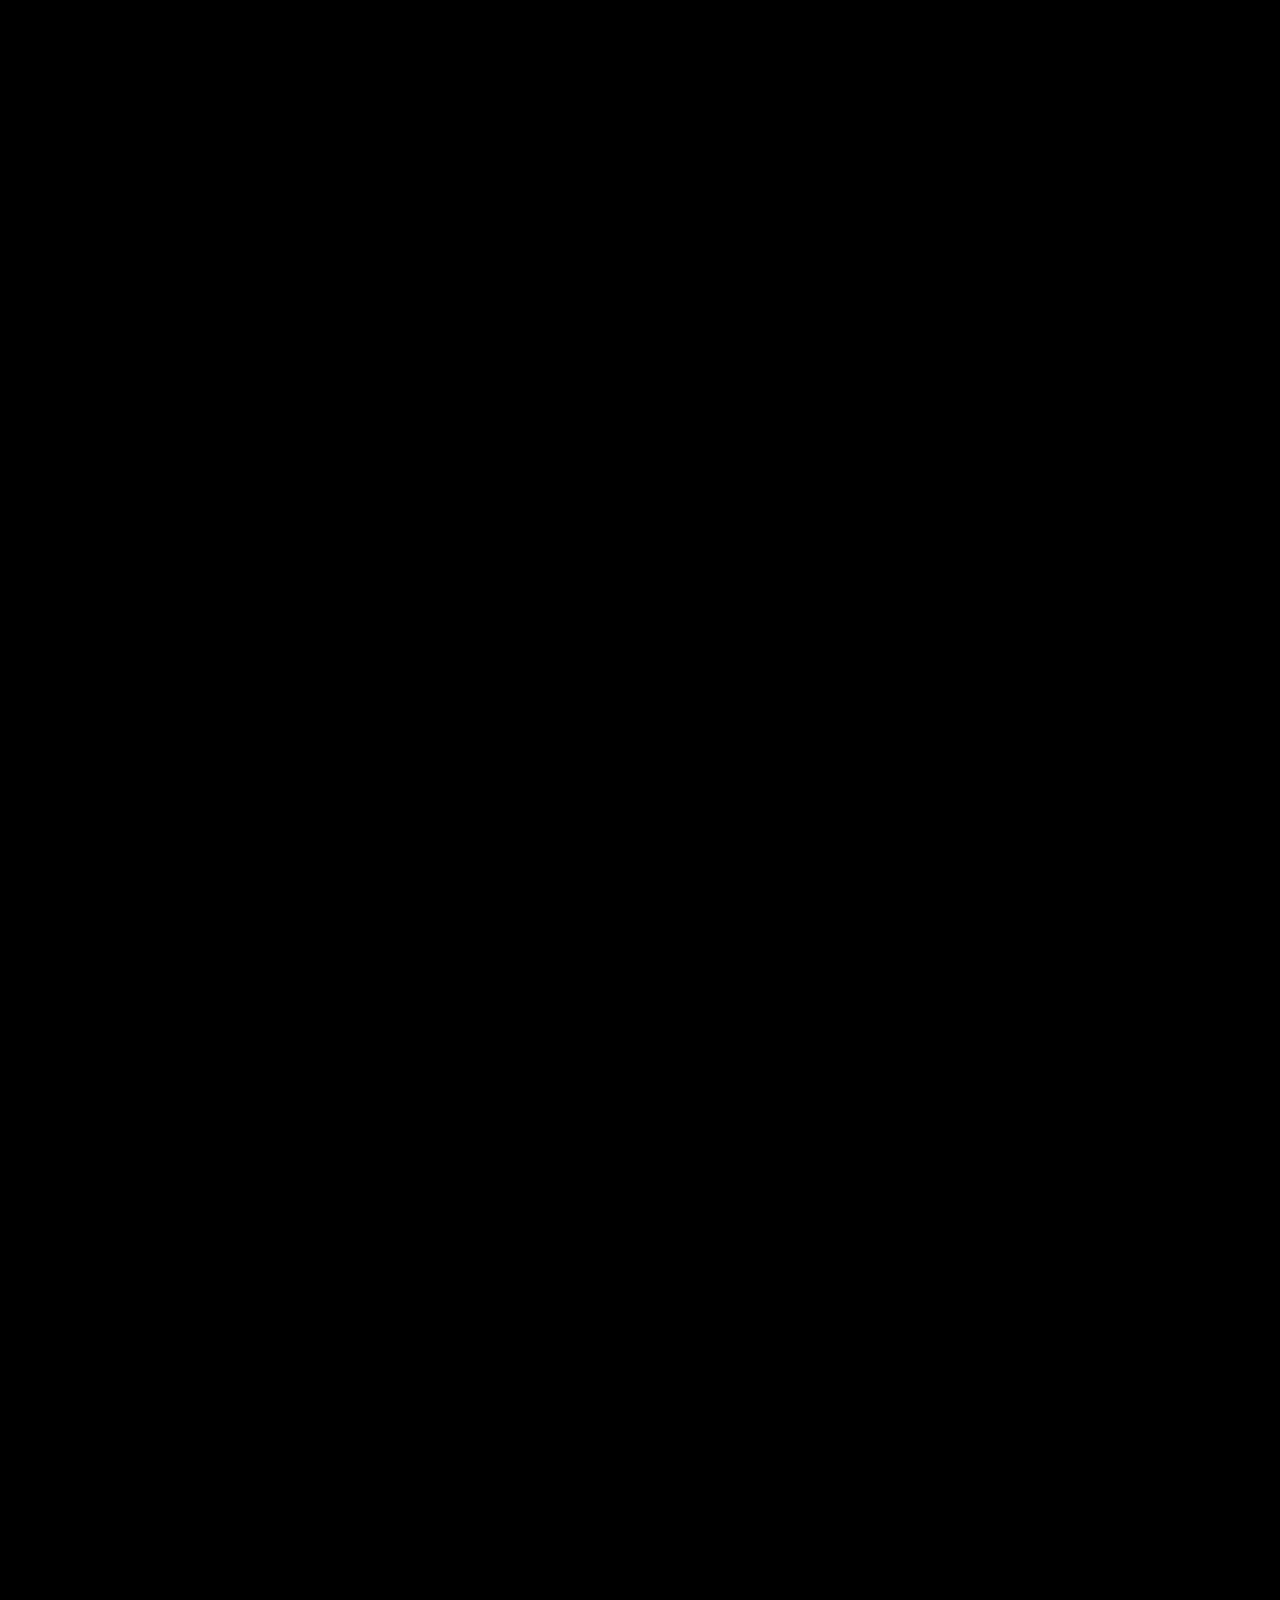
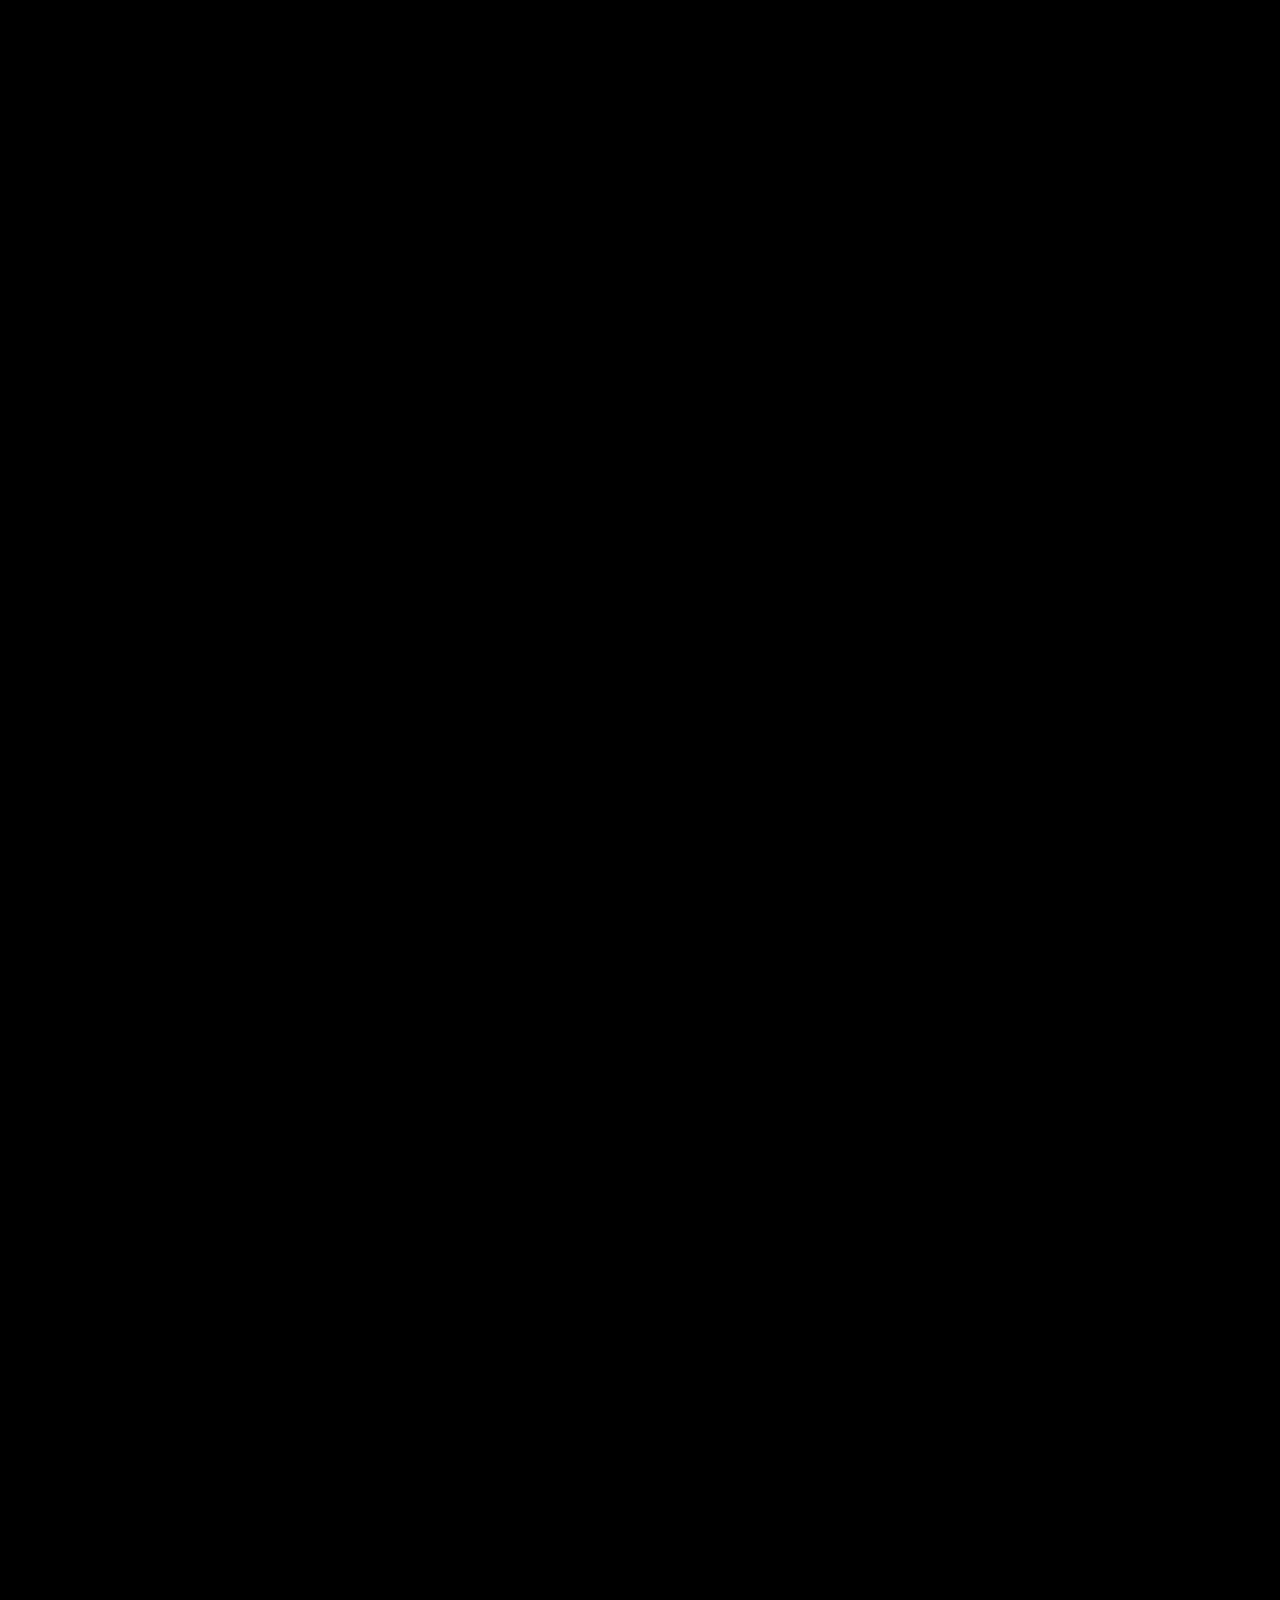
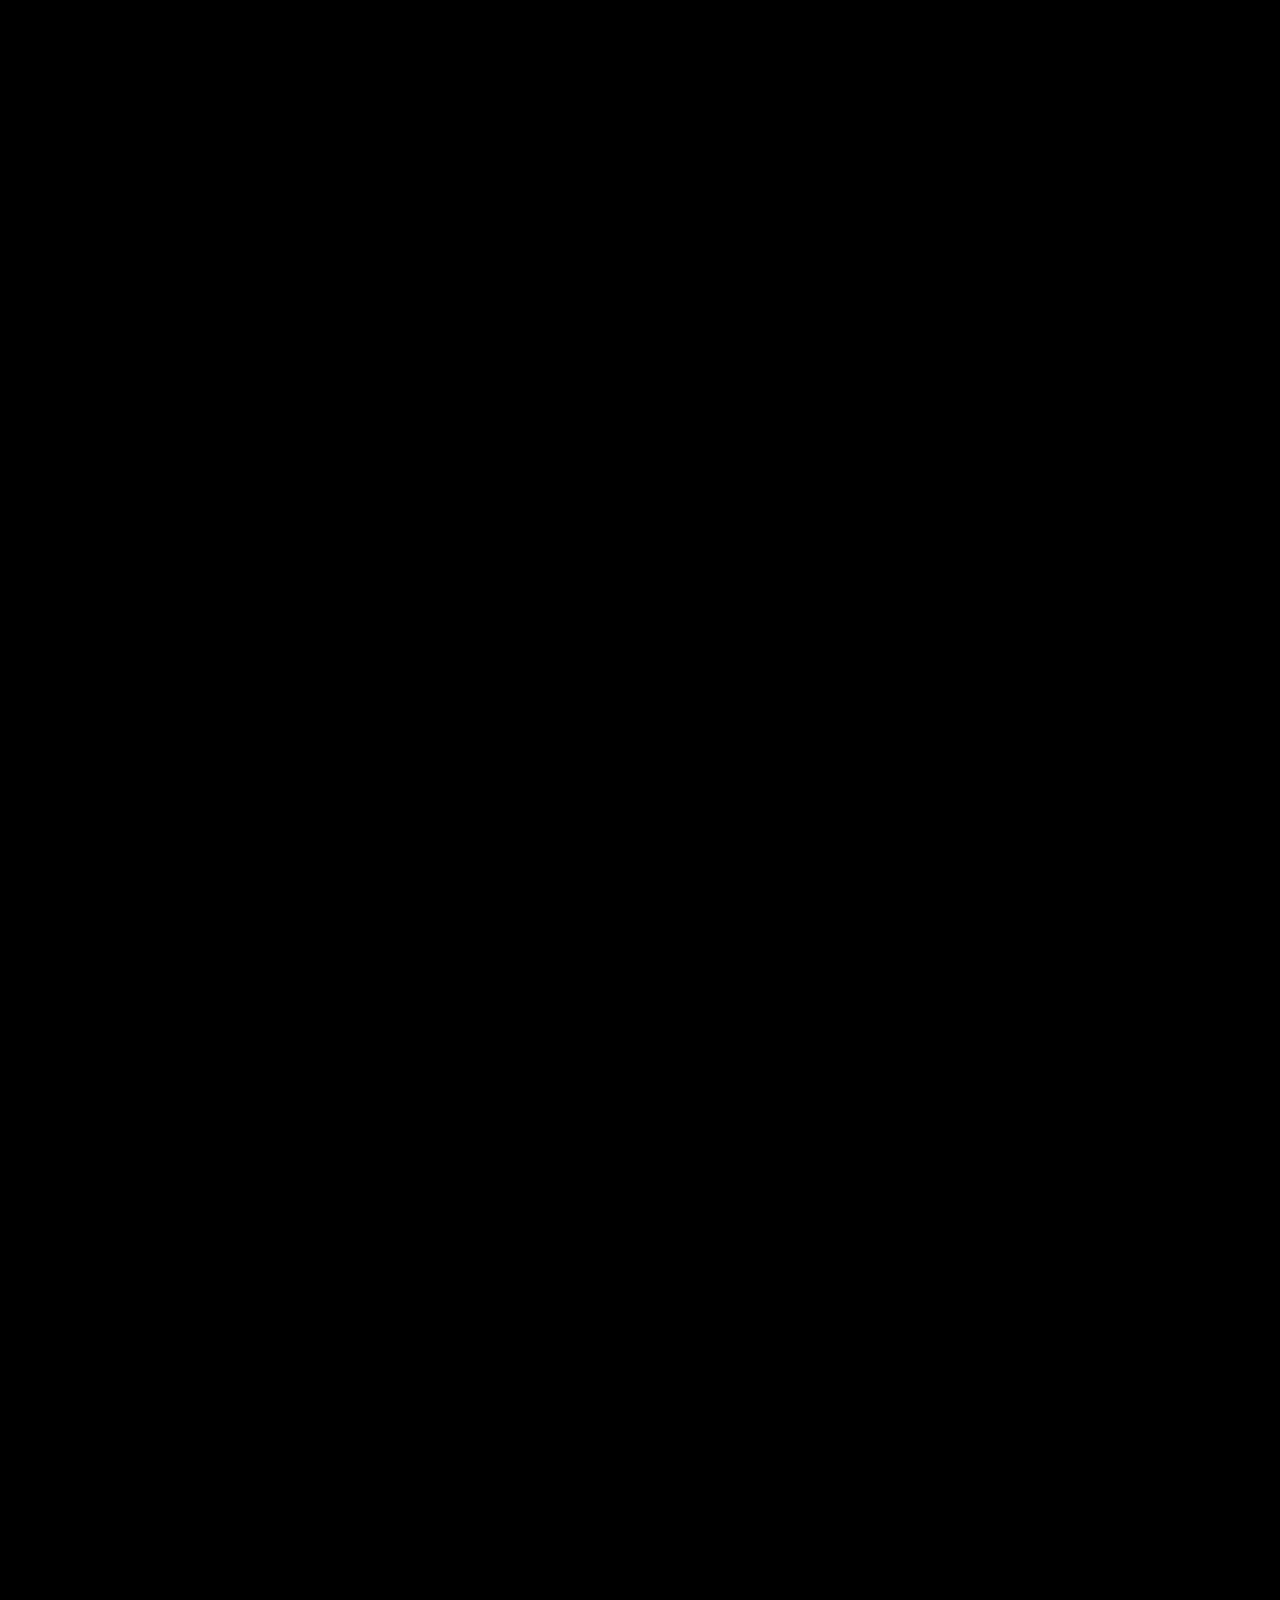
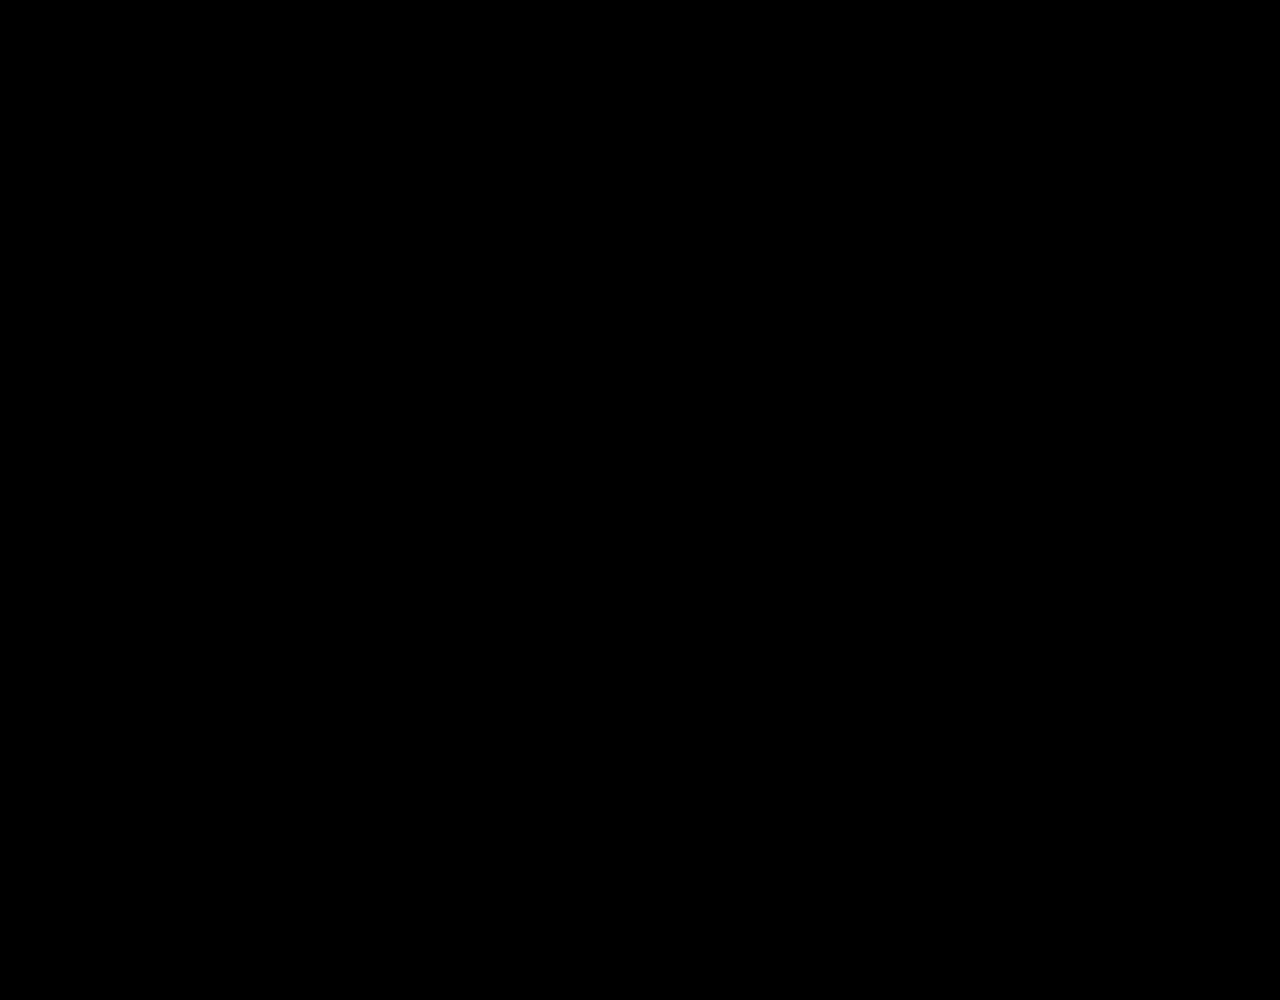
==== commit 42572f86: "Update index.html" ====
--- a/index.html
+++ b/index.html
@@ -43,7 +43,7 @@
         <nav class="portfolio-nav cockpit-console-panel">
             <a href="#launchpad" class="hud-btn"><span class="btn-num">01</span> SYS_HOME</a>
             <a href="#about-target" class="hud-btn"><span class="btn-num">02</span> NAV_ABOUT</a>
-            <a href="#projects-target" class="hud-btn"><span class="btn-num">03</span> NAV_PROJ</a>
+            <a href="#path-target" class="hud-btn"><span class="btn-num">03</span> NAV_PATH</a>
             <a href="#cv-target" class="hud-btn"><span class="btn-num">04</span> SYS_COMMS</a>
         </nav>
 
@@ -56,7 +56,9 @@
  
         <div id="launchpad" class="scroll-flag" style="top: 0%;"></div>
         <div id="about-target" class="scroll-flag" style="top: 22%;"></div>
-        <div id="projects-target" class="scroll-flag" style="top: 50%;"></div>
+        <div id="path-target" class="scroll-flag" style="top: 40%;"></div>
+        <div id="path1-target" class="scroll-flag" style="top: 50%;"></div>
+        <div id="path2-target" class="scroll-flag" style="top: 59%;"></div>
         <div id="cv-target" class="scroll-flag" style="top: 77%;"></div>
  
         <div class="planet earth">
@@ -83,19 +85,36 @@
         <div class="space-content block-3">
             <div class="test-box"><p>Cruising past satellite networks...</p></div>
         </div>
-        <div class="space-content block-4">
-            <div class="test-box"><h3>Milestone 04</h3><p>Entering deep space fields.</p></div>
+                <div class="space-content block-4">
+            <div class="test-box"><h3>Stellar Path - Education</h3>
+                <p>UCIrvine (2013) B.S. - Mechanical Engineering</p>
+                <p>ASU (2025) B.S. - Geological and Planetary Science</p>
+                <p>Purdue (Current) Ph.D. - Planetary Science</p>
+            
+            <a href="#path1-target" class="next-stage-arrow">
+            <span>▶</span> NEXT_SECTOR <span>◀</span>
+        </a>
+            
+            </div>
         </div>
  
         <div class="space-content block-5">
             <div class="test-box">
-                <h3>Stellar Projects</h3>
-                <p>Check out the applications I've launched across the web ecosystem.</p>
+                <h3>Stellar Path - Experience</h3>
+                <p>Amada America - Mfg Engineer (2013-2017)</p>
+                <p>Virgin Orbit - Prop Tst Engr (2017-2023)</p>
+                <p>LROC - Apollo Mapping Intern (2024-2025)</p>
+            <a href="#path2-target" class="next-stage-arrow">
+            <span>▶</span> NEXT_SECTOR <span>◀</span>
+        </a>
             </div>
         </div>
         
         <div class="space-content block-6">
-            <div class="test-box"><h3>Milestone 06</h3><p>Cosmic radiation shielding at 100%.</p></div>
+            <div class="test-box"><h3>Stellar Path - Experience</h3>
+                <p>View full cv:</p>
+                <p>Add link here</p>
+            </div>
         </div>
         
         <div class="space-content block-7">
--- a/style.css
+++ b/style.css
@@ -503,6 +503,53 @@
     animation-range: 80% 90%; 
 }
 
+.next-stage-arrow {
+    display: flex;
+    align-items: center;
+    justify-content: center;
+    gap: 8px;
+    margin-top: 25px;
+    color: rgba(0, 255, 204, 0.6);
+    text-decoration: none;
+    font-size: 10px;
+    font-weight: bold;
+    letter-spacing: 2px;
+    transition: all 0.2s ease-in-out;
+    cursor: pointer;
+    
+    /* Connect a gentle breathing animation */
+    animation: arrowFloat 2s infinite ease-in-out;
+}
+
+.next-stage-arrow span {
+    font-size: 12px;
+}
+
+/* Hover effect: illuminate arrow and lift restriction boundaries */
+.next-stage-arrow:hover {
+    color: #00ffcc;
+    text-shadow: 0 0 10px #00ffcc;
+    cursor: url("images/cursor.png") 0 18, pointer;
+}
+
+.next-stage-arrow:active {
+    animation: hudButtonFlash 0.35s ease-out forwards;
+    
+    /* 💥 Keeps the active "clicking" cursor active when pressing down */
+    cursor: url("images/cursor1.png") 0 18, pointer;
+}
+
+/* 🔄 GENTLE INSTRUMENT PANEL FLOATING MOTION */
+@keyframes arrowFloat {
+    0%, 100% {
+        transform: translateY(0);
+    }
+    50% {
+        transform: translateY(5px); /* Drifts downward slightly */
+        color: #00ffcc;
+    }
+}
+
 #warp-canvas {
     position: fixed;
     top: 0;
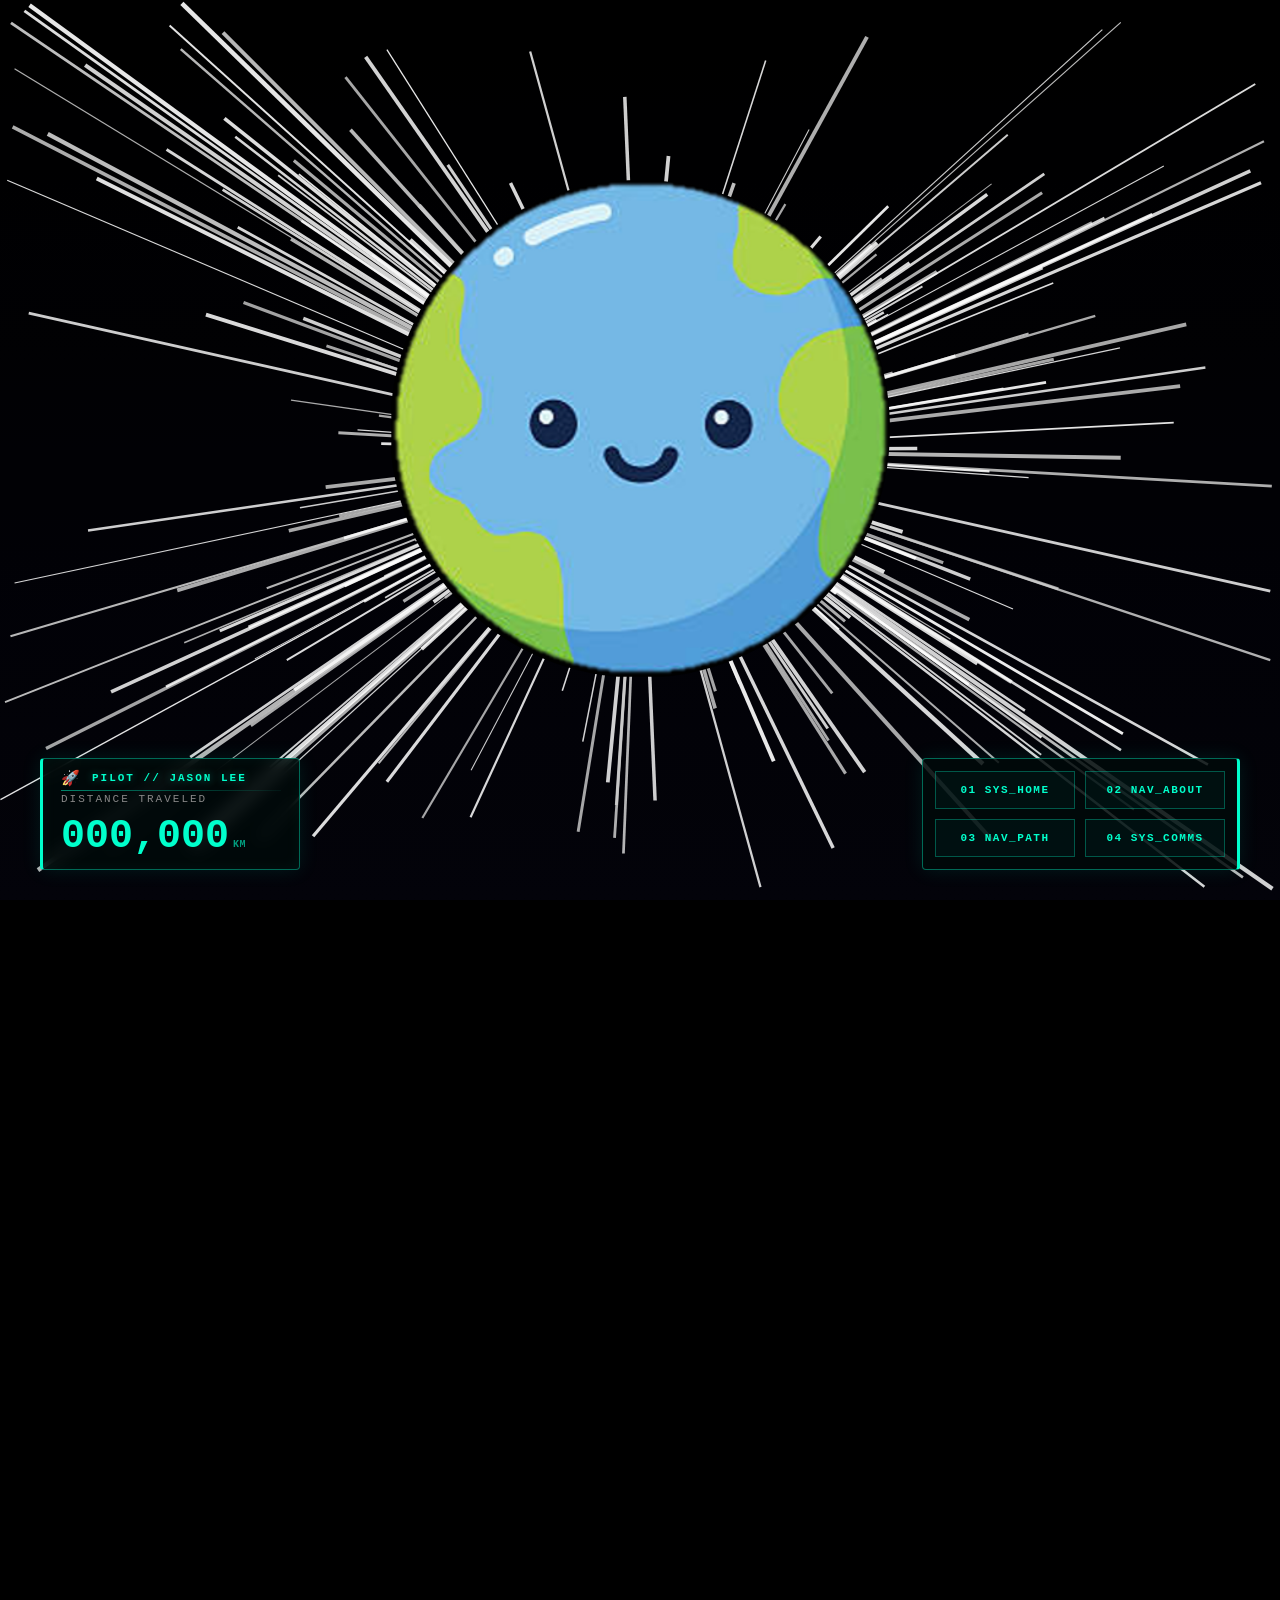
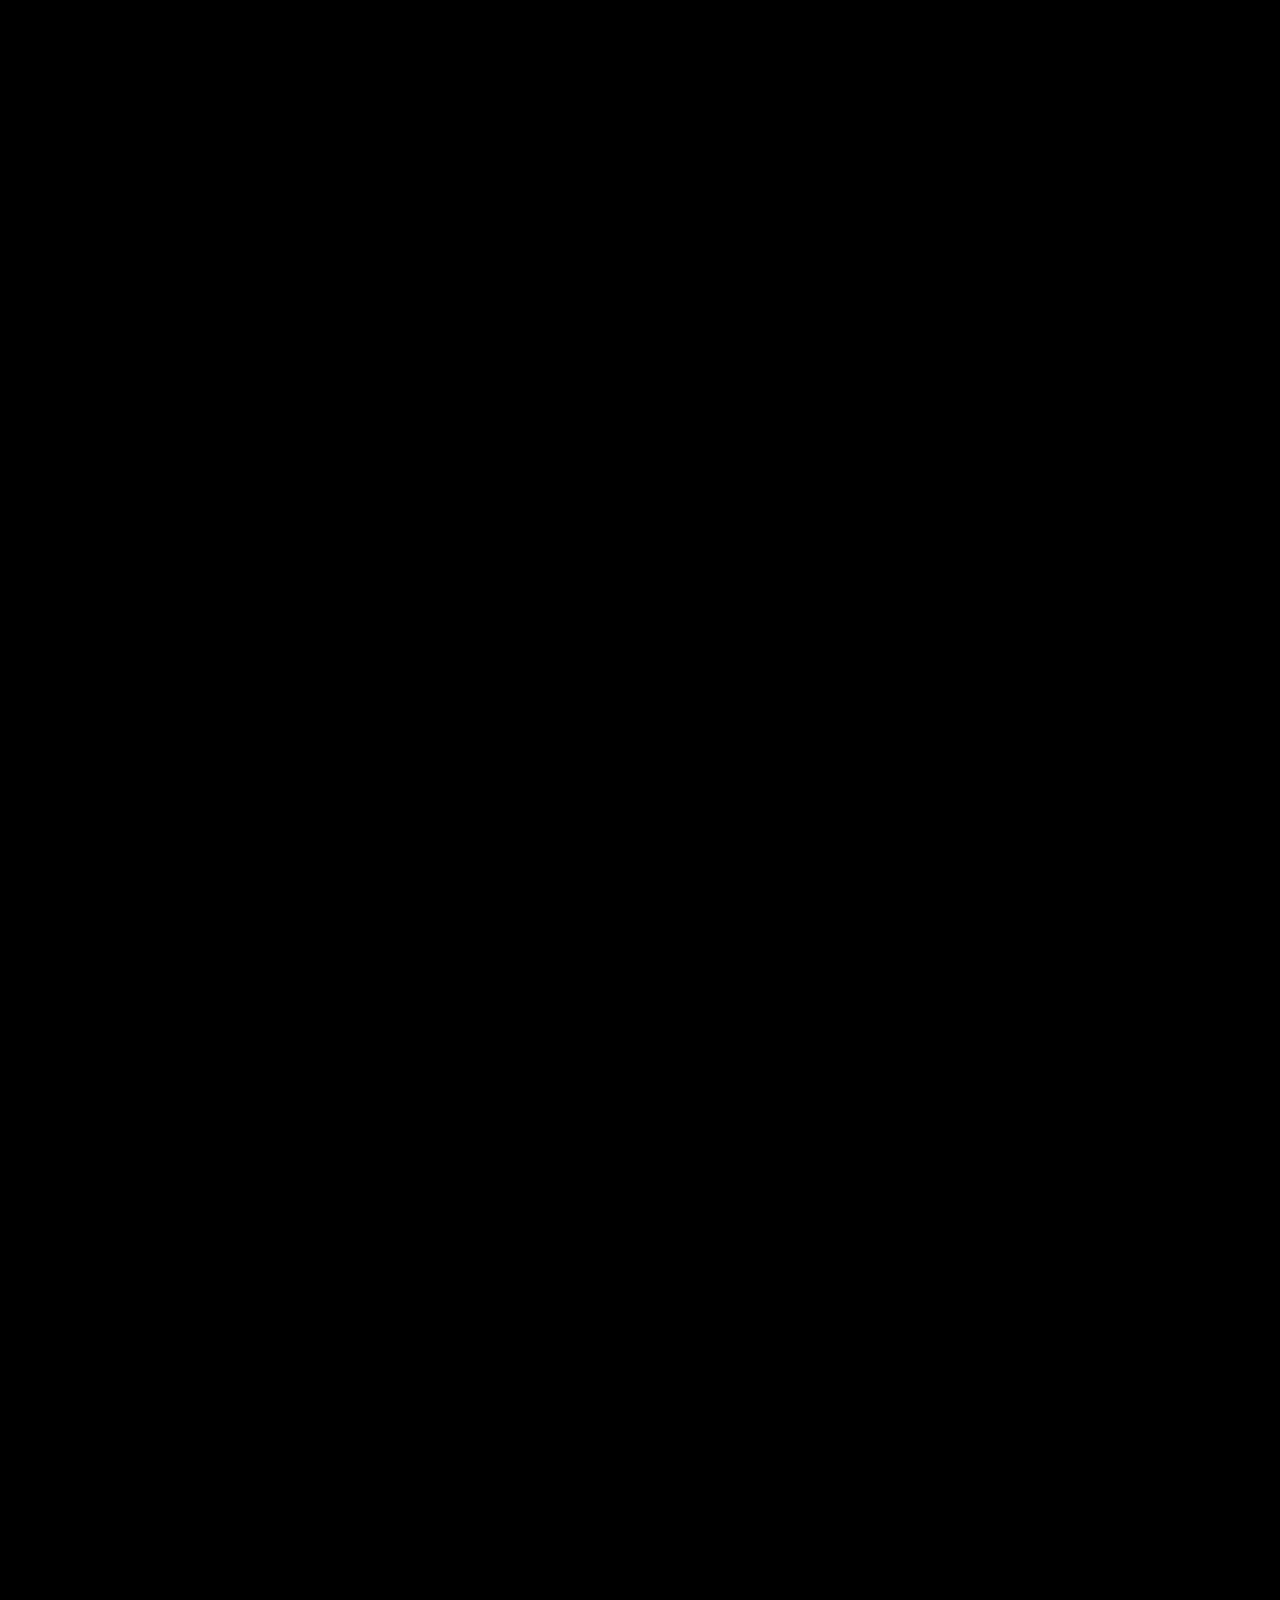
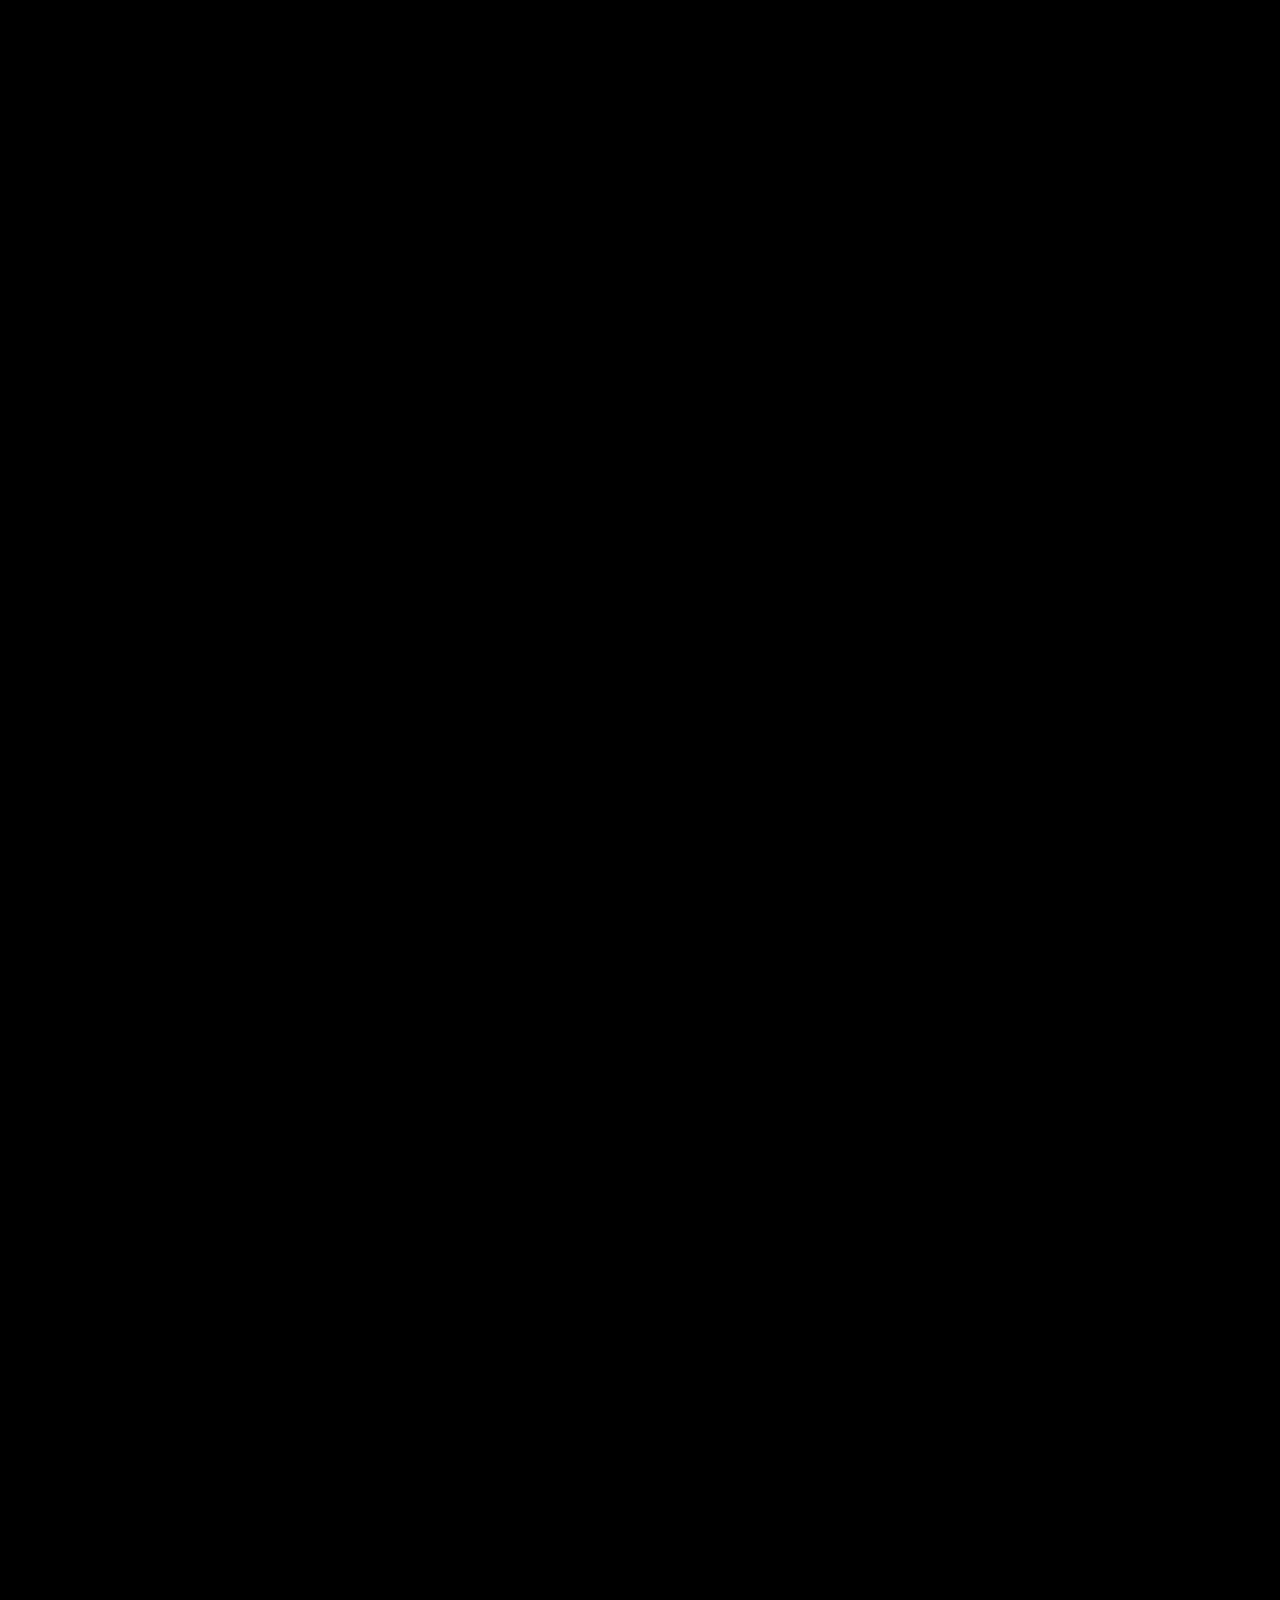
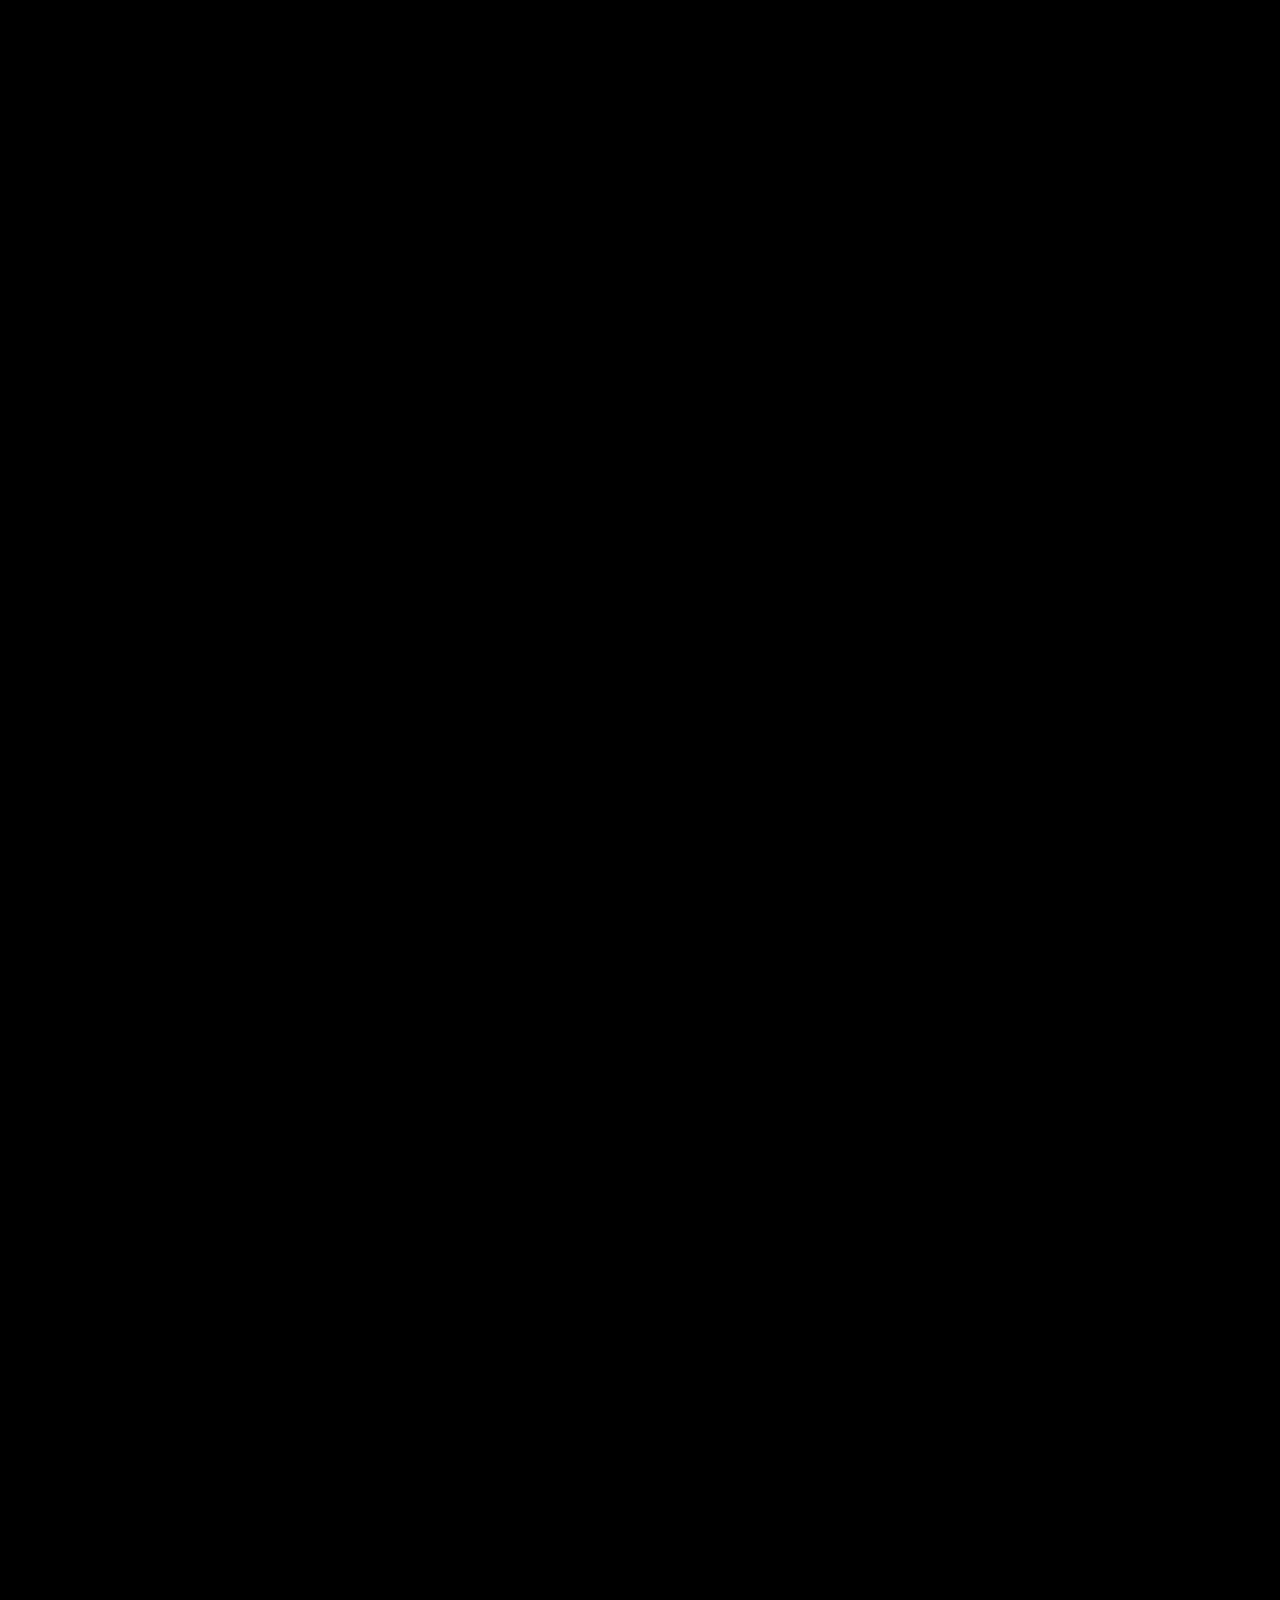
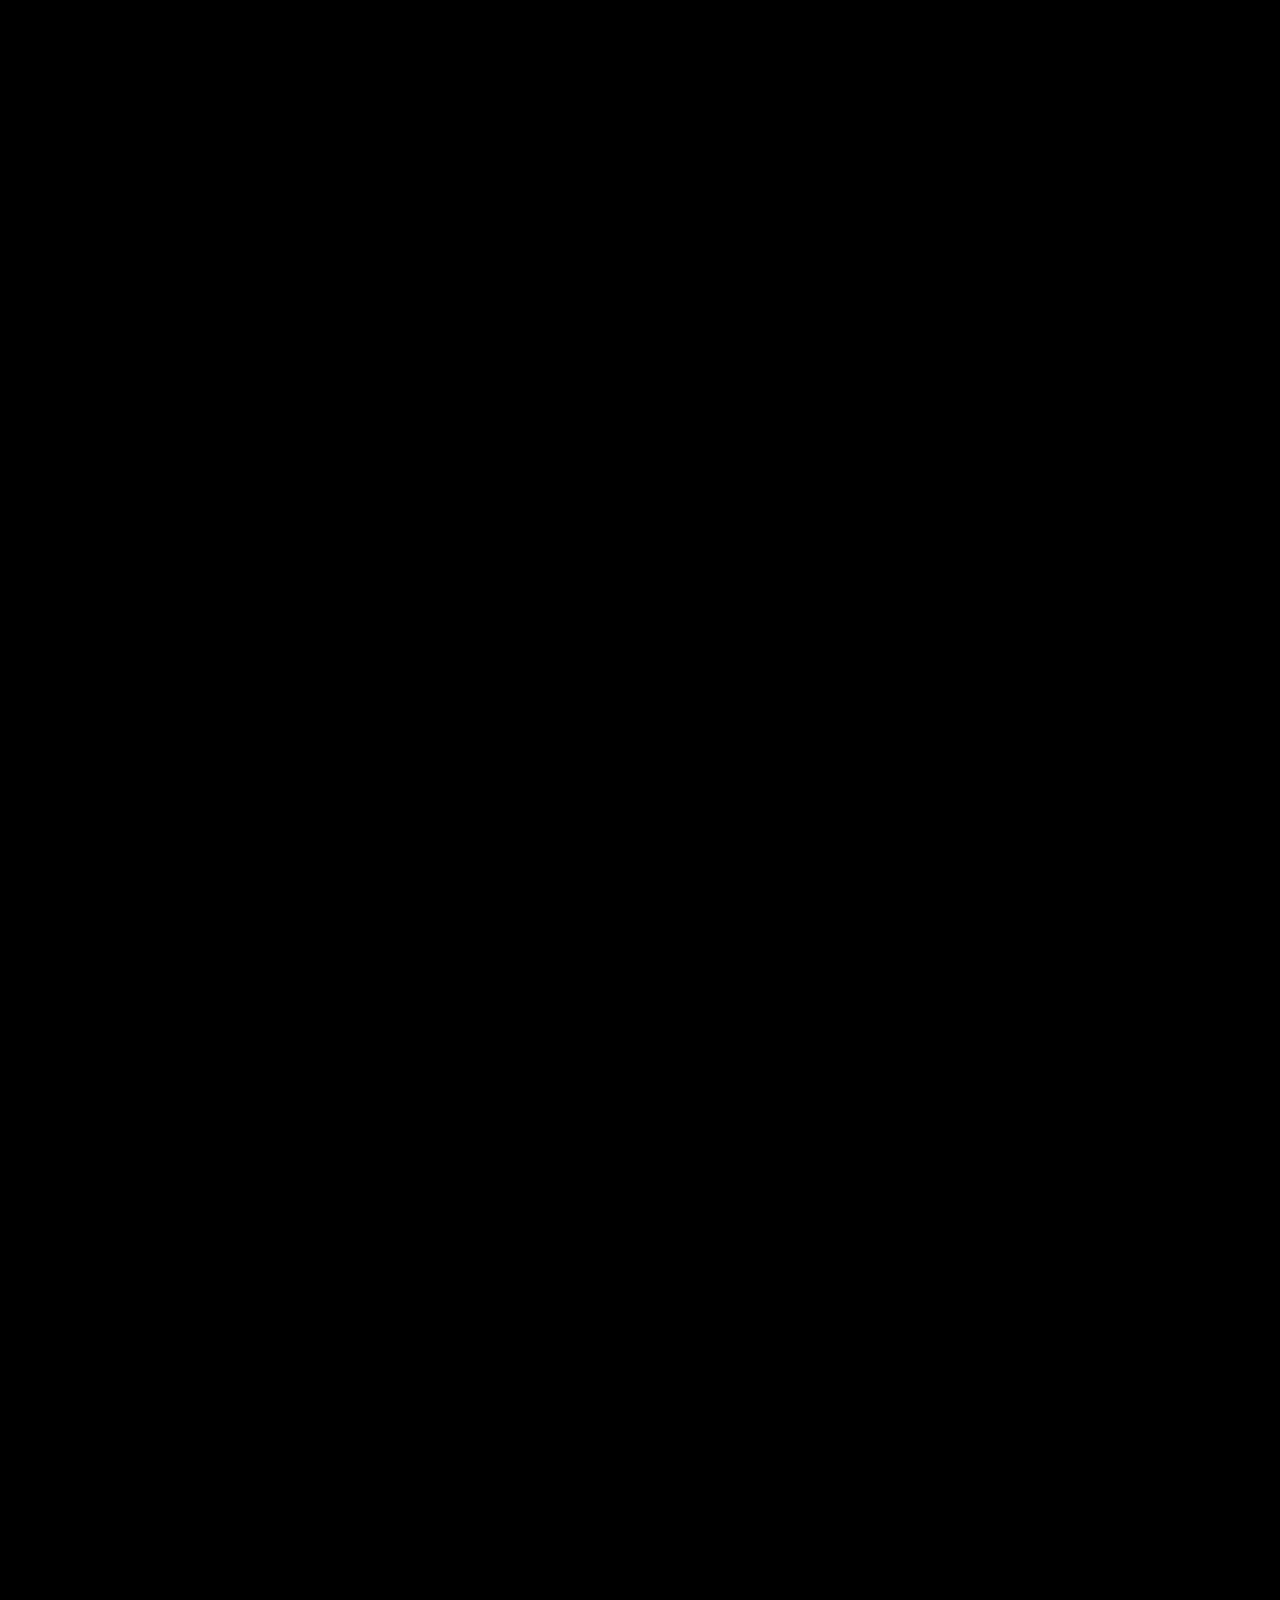
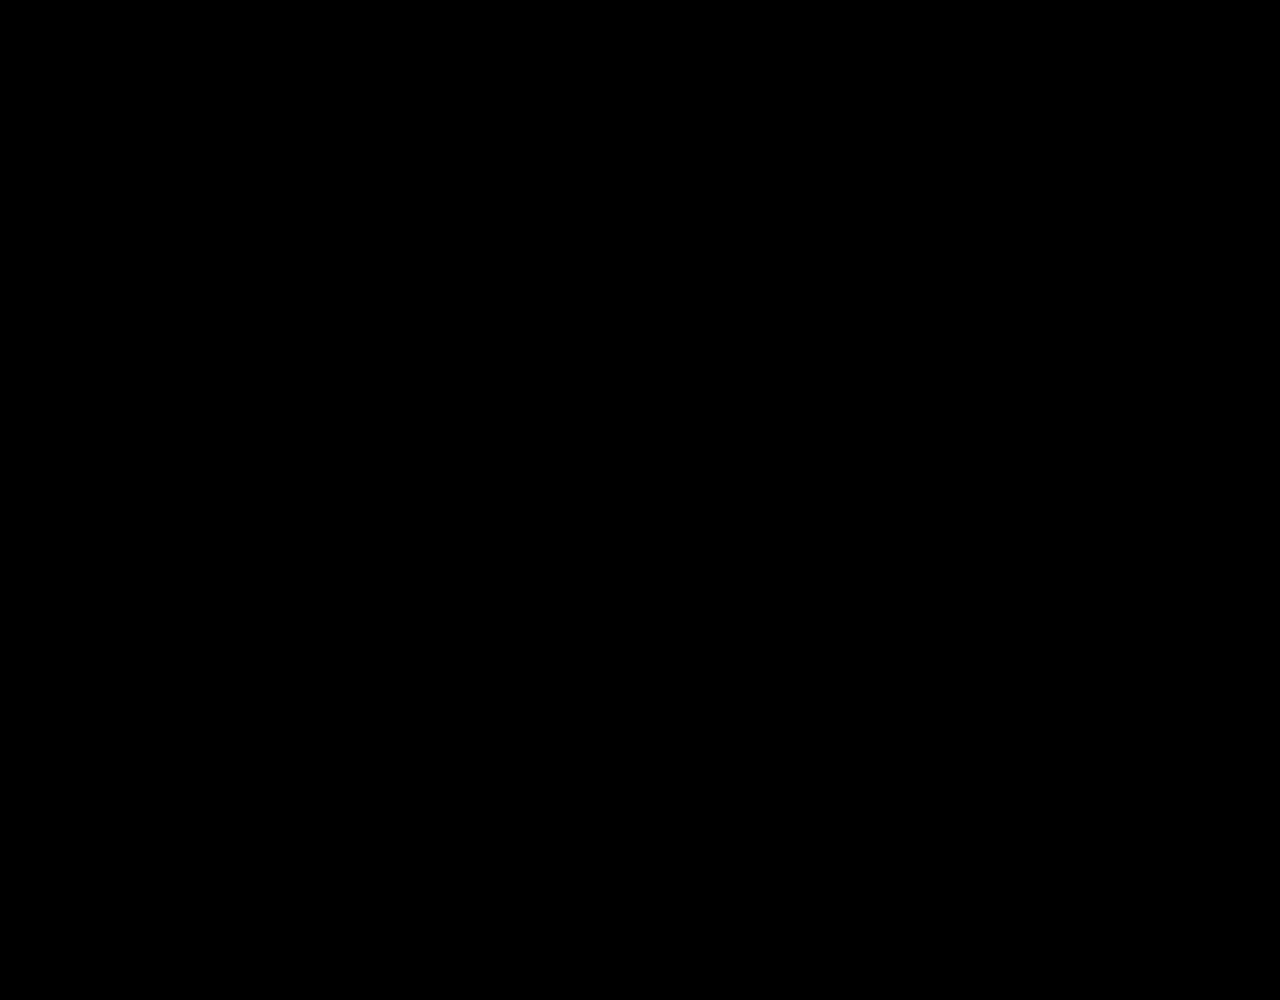
==== commit be3dabf9: "Update index.html" ====
--- a/index.html
+++ b/index.html
@@ -118,7 +118,8 @@
         </div>
         
         <div class="space-content block-7">
-            <div class="test-box"><h3>Milestone 07</h3><p>Lunar gravity pull detected.</p></div>
+            <div class="test-box">
+                <p>Lunar gravity pull detected.</p></div>
         </div>
  
         <div class="space-content block-8">
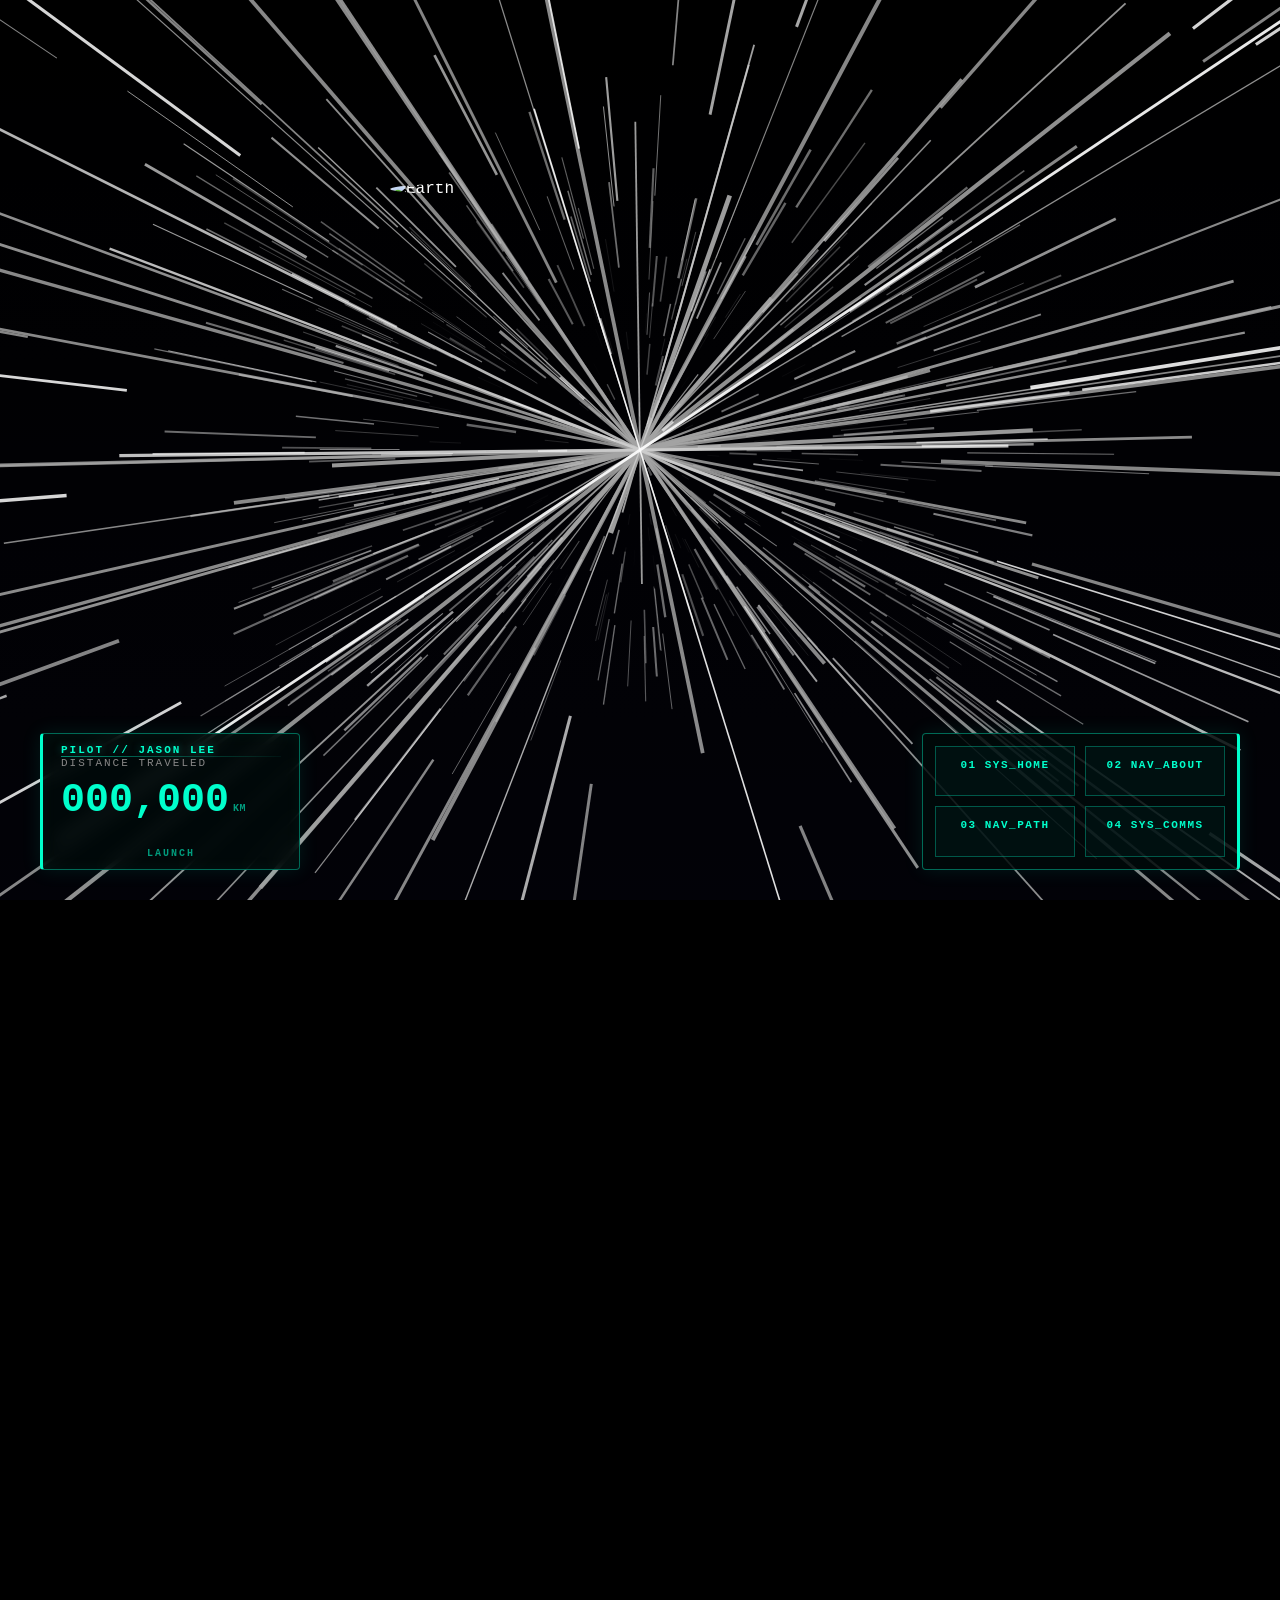
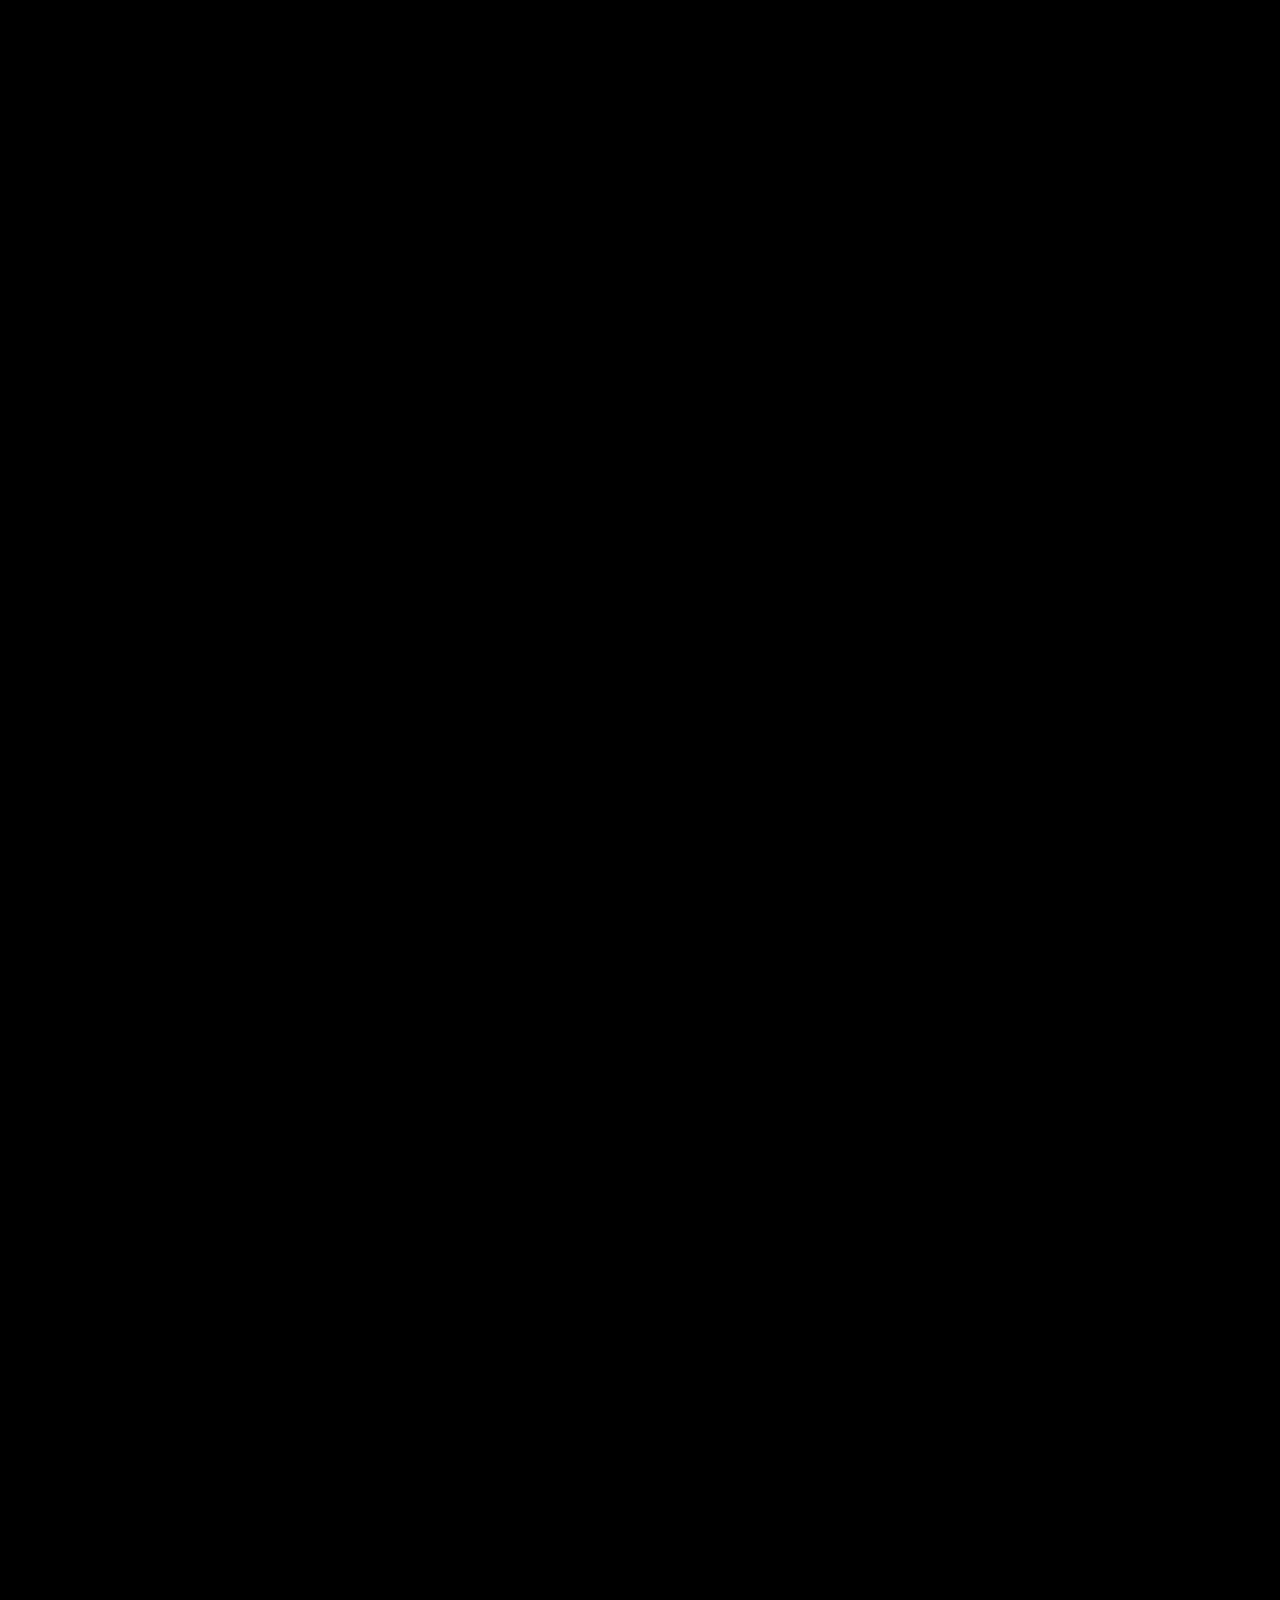
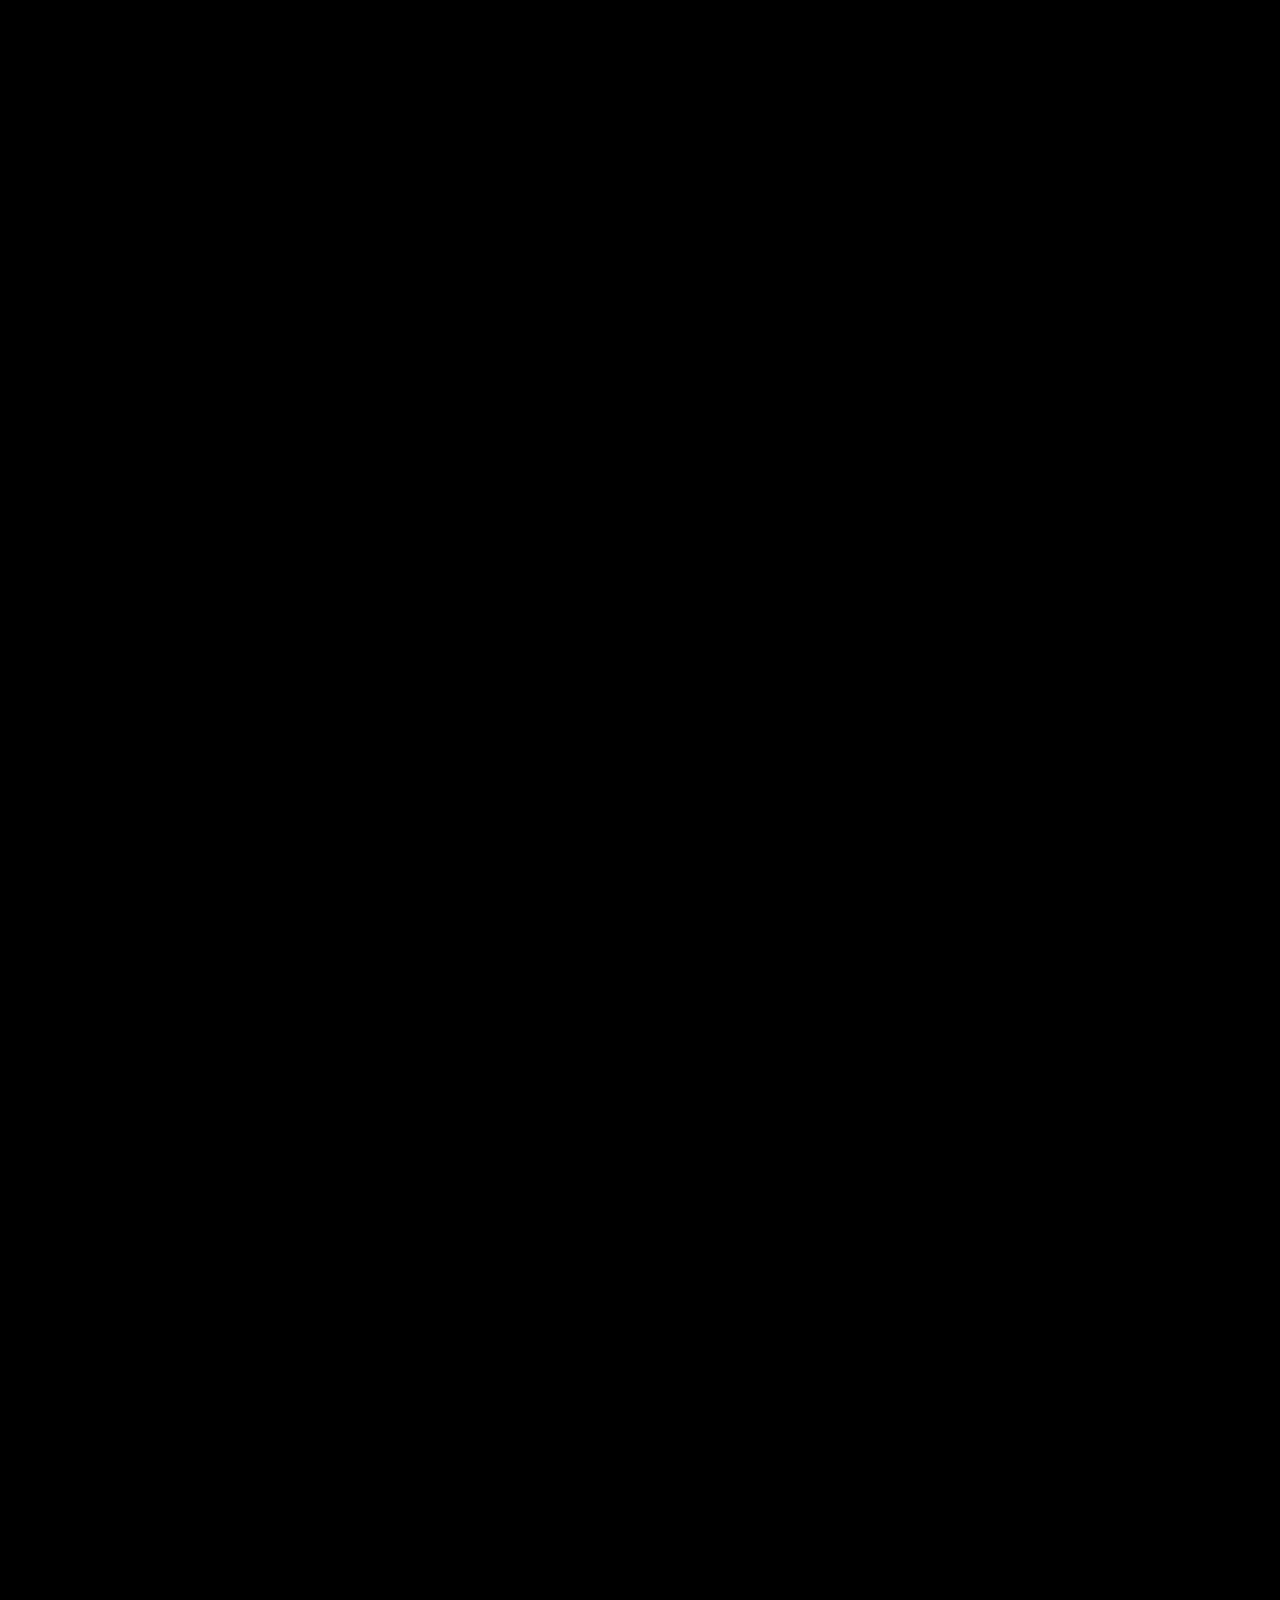
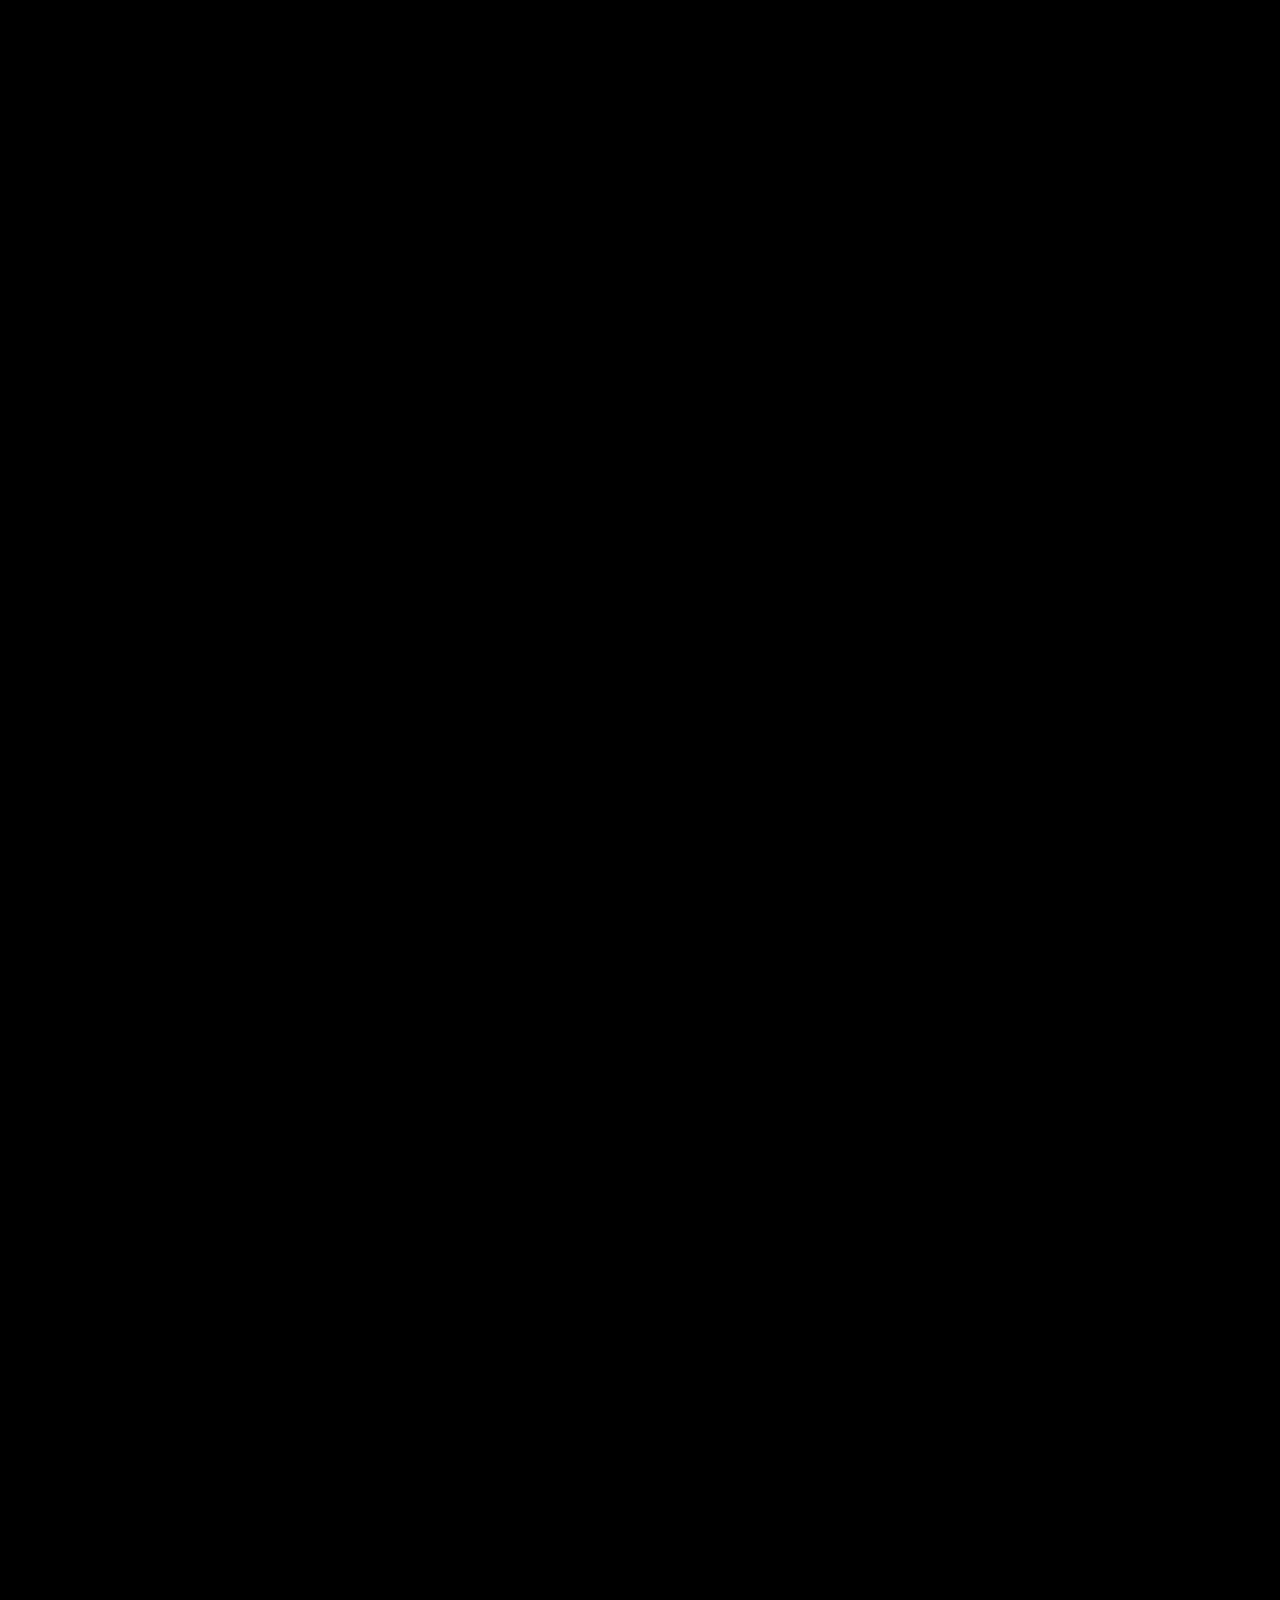
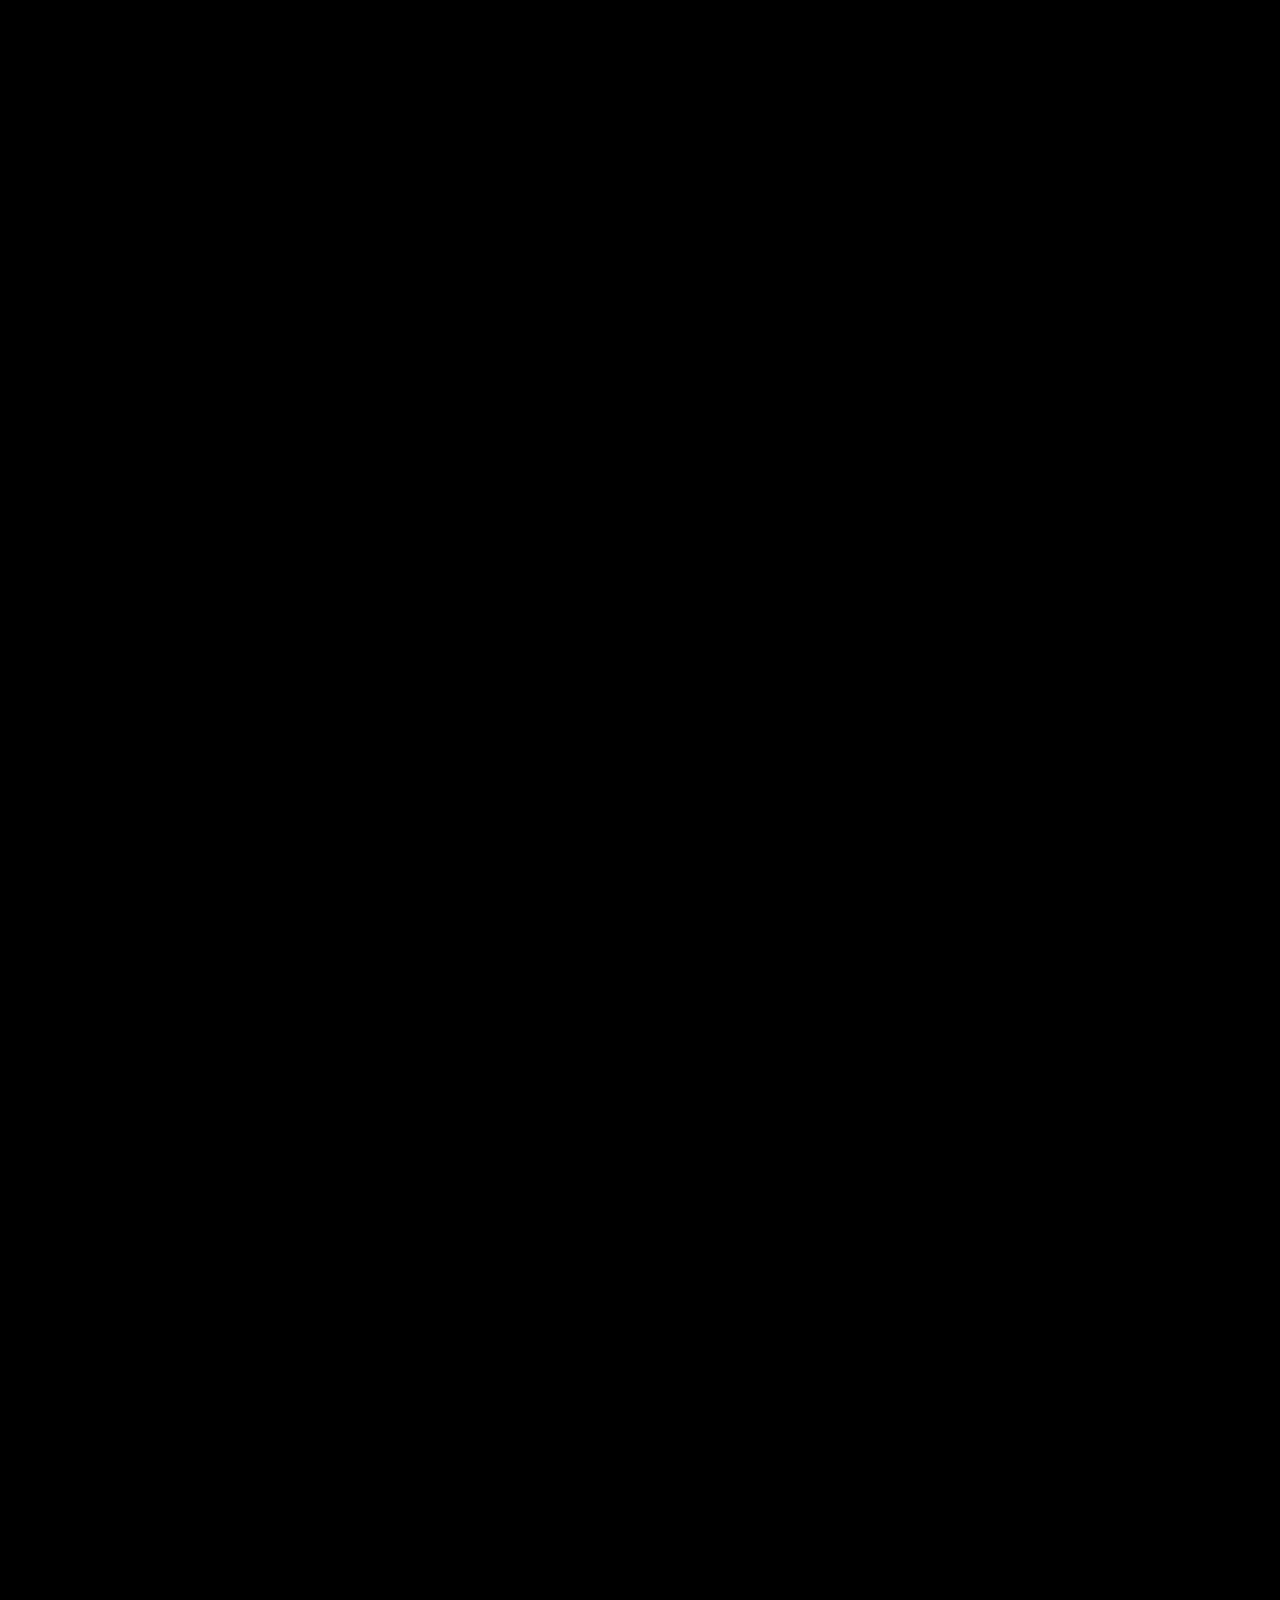
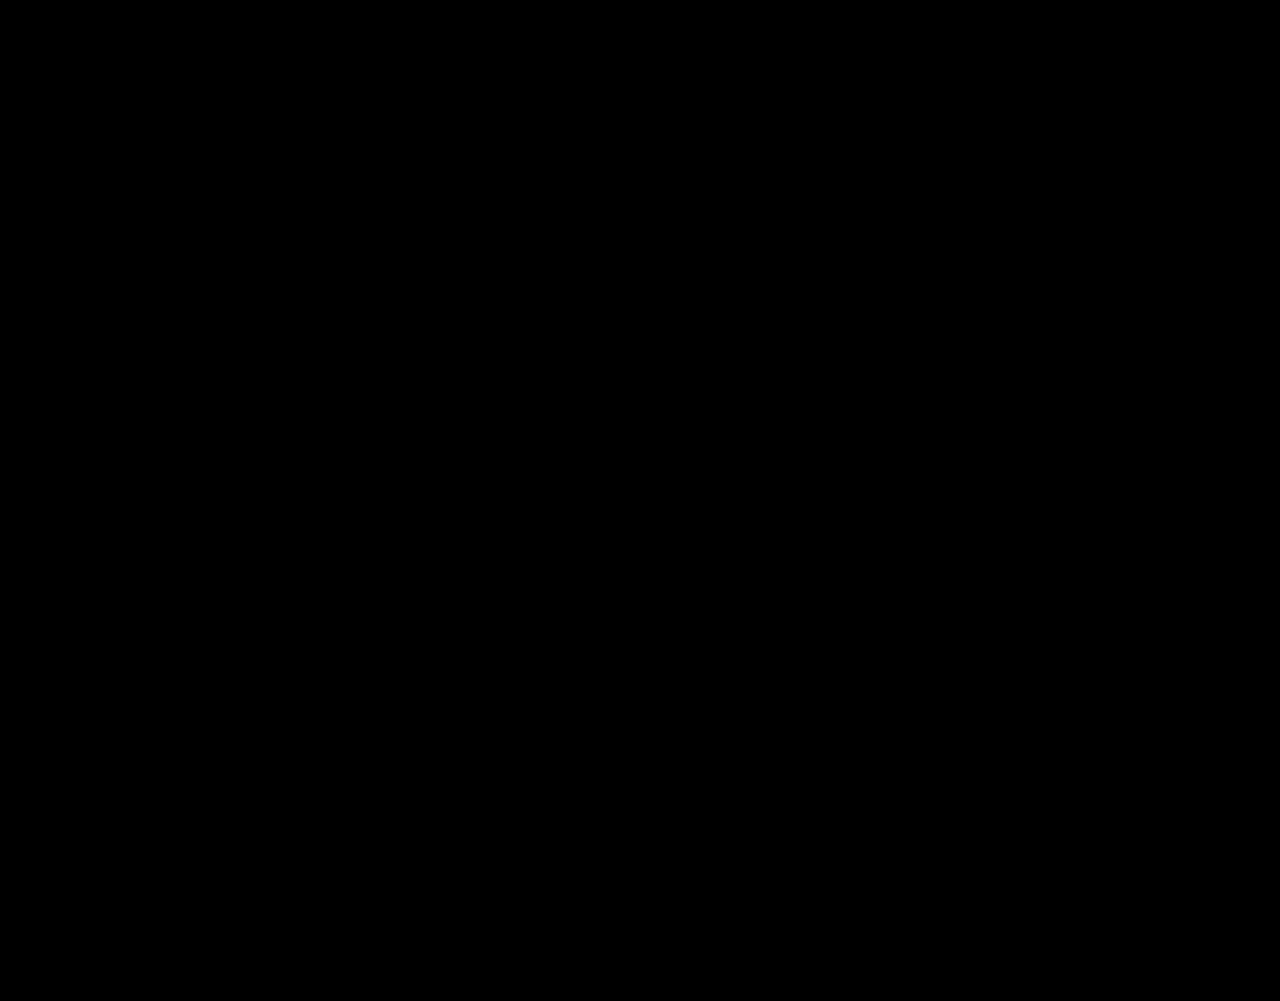
==== commit 9d476043: "Update index.html" ====
--- a/index.html
+++ b/index.html
@@ -21,22 +21,28 @@
 <div class="cockpit-dashboard">
         
         <div class="distance-counter">
-            
-            <div class="terminal-header-zone">
-                <!--<div class="panel-status-light"></div>0-->
-                <span class="panel-status-smiley">🚀</span>
-                <span class="pilot-signature">PILOT // JASON LEE</span>
-            </div>
-
-            <div class="terminal-divider-line"></div>
-
-            <div class="terminal-data-zone">
-                <span class="label">DISTANCE TRAVELED</span>
-                <div class="odometer-container">
-                    <span class="subs-odometer">0</span>
-                    <span class="unit">KM</span>
-                </div>
-            </div>
+            <div class="hud-panel">
+    
+    <div class="terminal-left-instruments">
+        <div class="terminal-header-zone">
+            <span class="pilot-signature">PILOT // JASON LEE</span>
+        </div>
+
+        <div class="terminal-divider-line"></div>
+
+        <div class="terminal-data-zone">
+            <span class="label">DISTANCE TRAVELED</span>
+            <div class="odometer-container">
+                <span class="subs-odometer">0</span>
+                <span class="unit">KM</span>
+            </div>
+        </div>
+    </div>
+    <a href="#launch" class="next-stage-arrow launch-btn-circular">
+        LAUNCH
+    </a>
+
+</div>
 
         </div>
 
@@ -53,21 +59,28 @@
         
         <div class="stars-bg"></div>
         <canvas id="warp-canvas"></canvas>
- 
+        <div id="launch" class="scroll-flag" style="top: 14%;"></div>
         <div id="launchpad" class="scroll-flag" style="top: 0%;"></div>
         <div id="about-target" class="scroll-flag" style="top: 22%;"></div>
+        <div id="about1-target" class="scroll-flag" style="top: 32%;"></div>
         <div id="path-target" class="scroll-flag" style="top: 40%;"></div>
         <div id="path1-target" class="scroll-flag" style="top: 50%;"></div>
         <div id="path2-target" class="scroll-flag" style="top: 59%;"></div>
+        <div id="blank-target" class="scroll-flag" style="top: 68%;"></div>
         <div id="cv-target" class="scroll-flag" style="top: 77%;"></div>
+        <div id="moon" class="scroll-flag" style="top: 100%;"></div>
  
         <div class="planet earth">
-            <img src="images/earth.png" alt="Earth">
+            <img src="/Users/chocolaaaate/Library/CloudStorage/OneDrive-purdue.edu/code/personalwebsite/earth.png" alt="Earth">
 
         </div>
  
         <div class="space-content block-1">
-            <div class="test-box"><p>Ignition - Liftoff!</p></div>
+            <div class="test-box"><p>Ignition - Liftoff!</p>
+            <a href="#about-target" class="next-stage-arrow">
+            <span>▶</span> NEXT_SECTOR <span>◀</span>
+            </a>
+            </div>
         </div>
         
         <div class="space-content block-2">
@@ -79,13 +92,22 @@
                 <p>...but after years of working in the desert under Moonlight...</p>
                 <p>...I now work on the Moon!</p>
                 <p>...remotely! :]</p>
+
+                <a href="#about1-target" class="next-stage-arrow">
+                <span>▶</span> NEXT_SECTOR <span>◀</span>
+                </a>
             </div>
         </div>
         
         <div class="space-content block-3">
-            <div class="test-box"><p>Cruising past satellite networks...</p></div>
-        </div>
-                <div class="space-content block-4">
+            <div class="test-box"><p>Cruising past satellite networks...</p>
+                <a href="#path-target" class="next-stage-arrow">
+                <span>▶</span> NEXT_SECTOR <span>◀</span>
+                </a>
+            </div>
+        </div>
+
+        <div class="space-content block-4">
             <div class="test-box"><h3>Stellar Path - Education</h3>
                 <p>UCIrvine (2013) B.S. - Mechanical Engineering</p>
                 <p>ASU (2025) B.S. - Geological and Planetary Science</p>
@@ -114,12 +136,18 @@
             <div class="test-box"><h3>Stellar Path - Experience</h3>
                 <p>View full cv:</p>
                 <p>Add link here</p>
+                <a href="#blank-target" class="next-stage-arrow">
+                <span>▶</span> NEXT_SECTOR <span>◀</span>
+                </a>
             </div>
         </div>
         
         <div class="space-content block-7">
-            <div class="test-box">
-                <p>Lunar gravity pull detected.</p></div>
+            <div class="test-box"><p>Lunar gravity pull detected.</p>
+                <a href="#cv-target" class="next-stage-arrow">
+                <span>▶</span> NEXT_SECTOR <span>◀</span>
+                </a>
+            </div>
         </div>
  
         <div class="space-content block-8">
@@ -128,9 +156,12 @@
                 <p>Send a transmission down the array to connect with pilot.</p>
                 <br>
                 <p>CONTACT@JACEINSPACE.COM</p>
-            </div>
-        </div>
- 
+
+                <a href="#moon" class="next-stage-arrow">
+                <span>▶</span> NEXT_SECTOR <span>◀</span>
+                </a>
+            </div>
+        </div>
         <div class="planet moon">
             <img src="images/Moon.png" alt="Moon">
             <h2>Welcome to the Moon</h2>
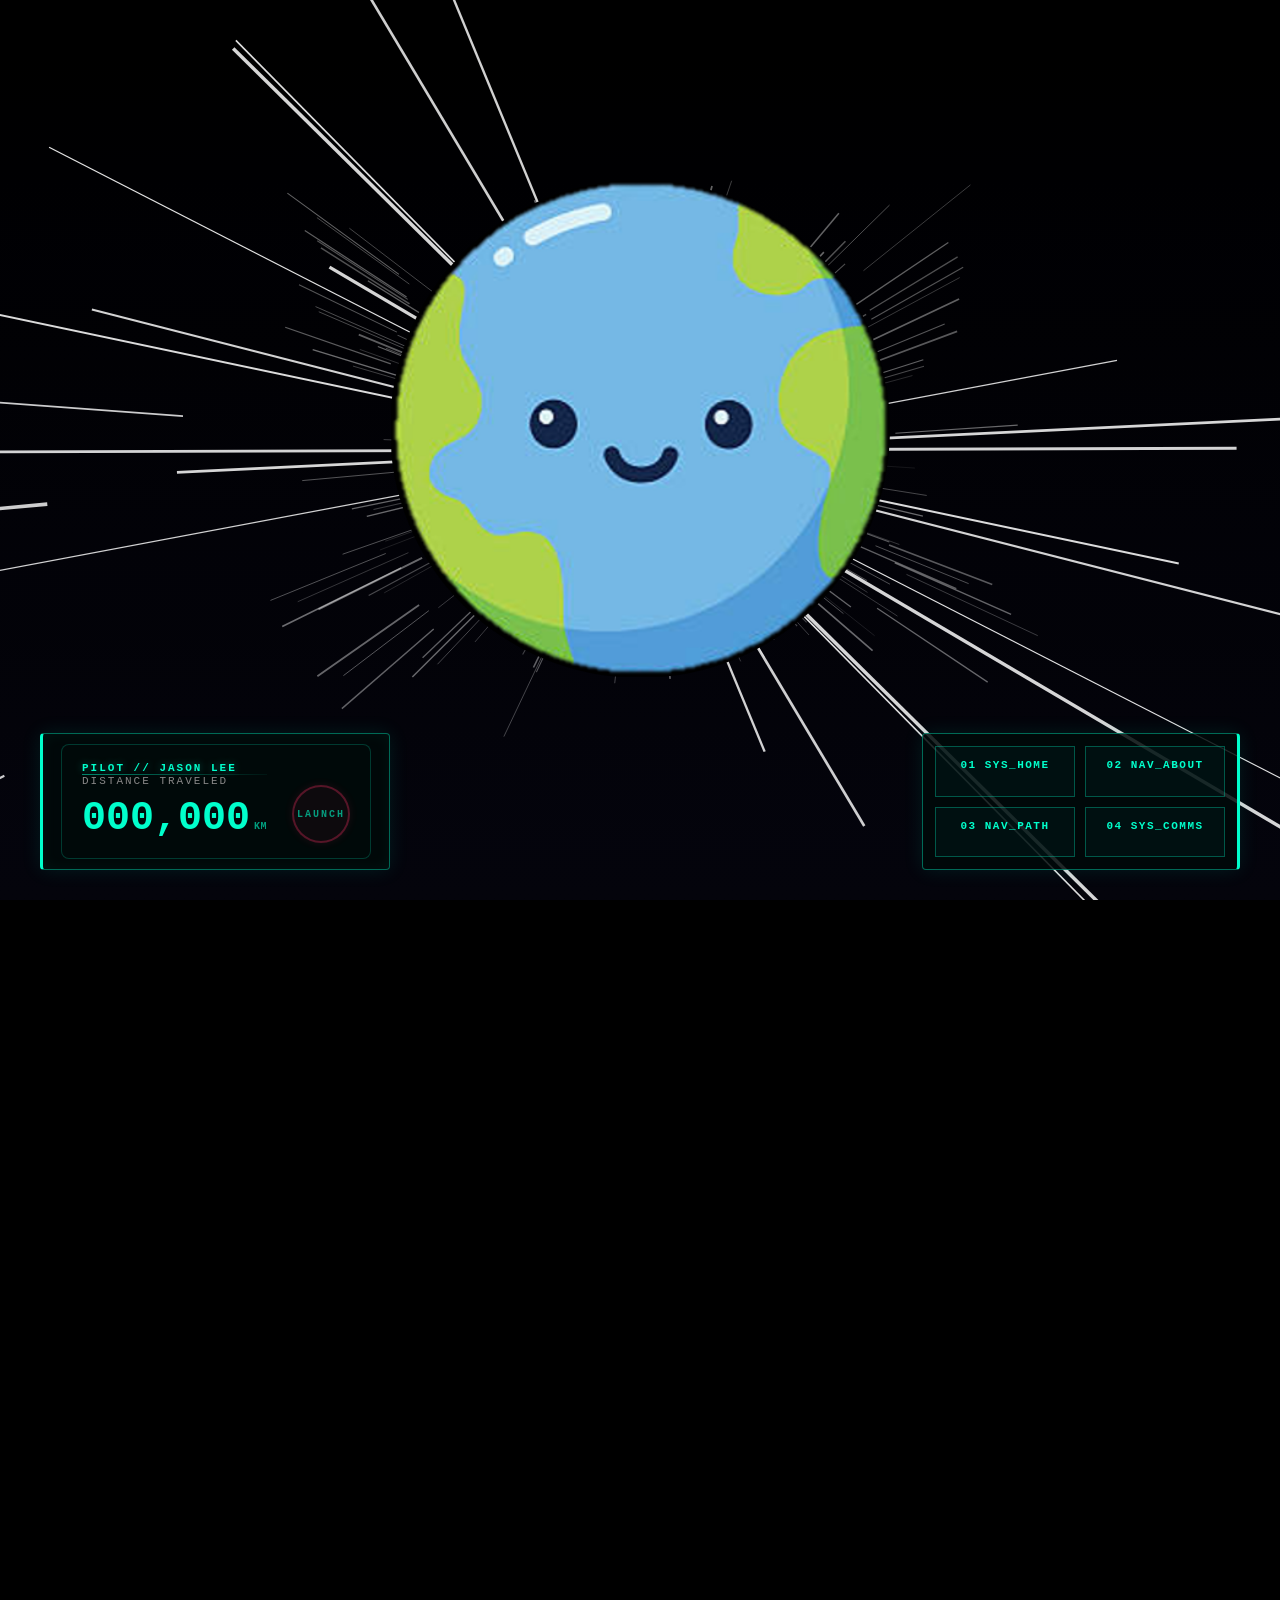
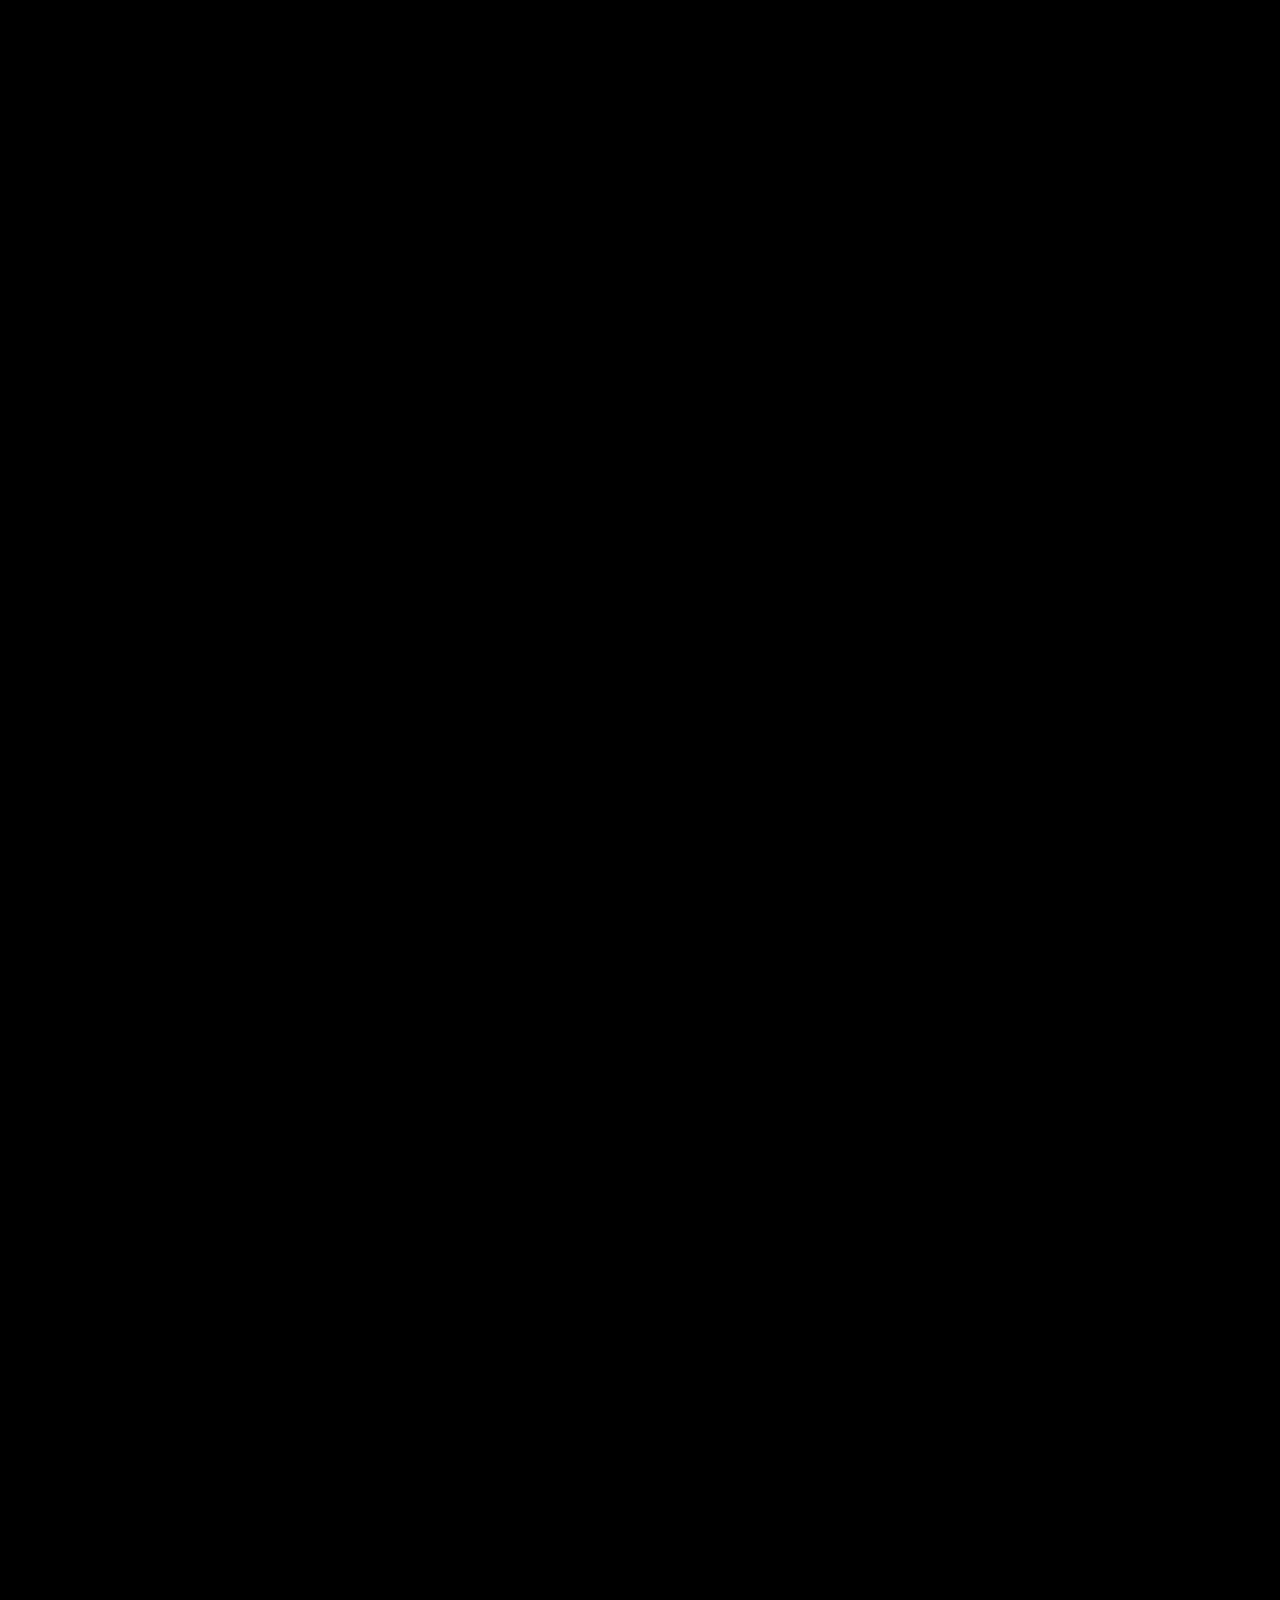
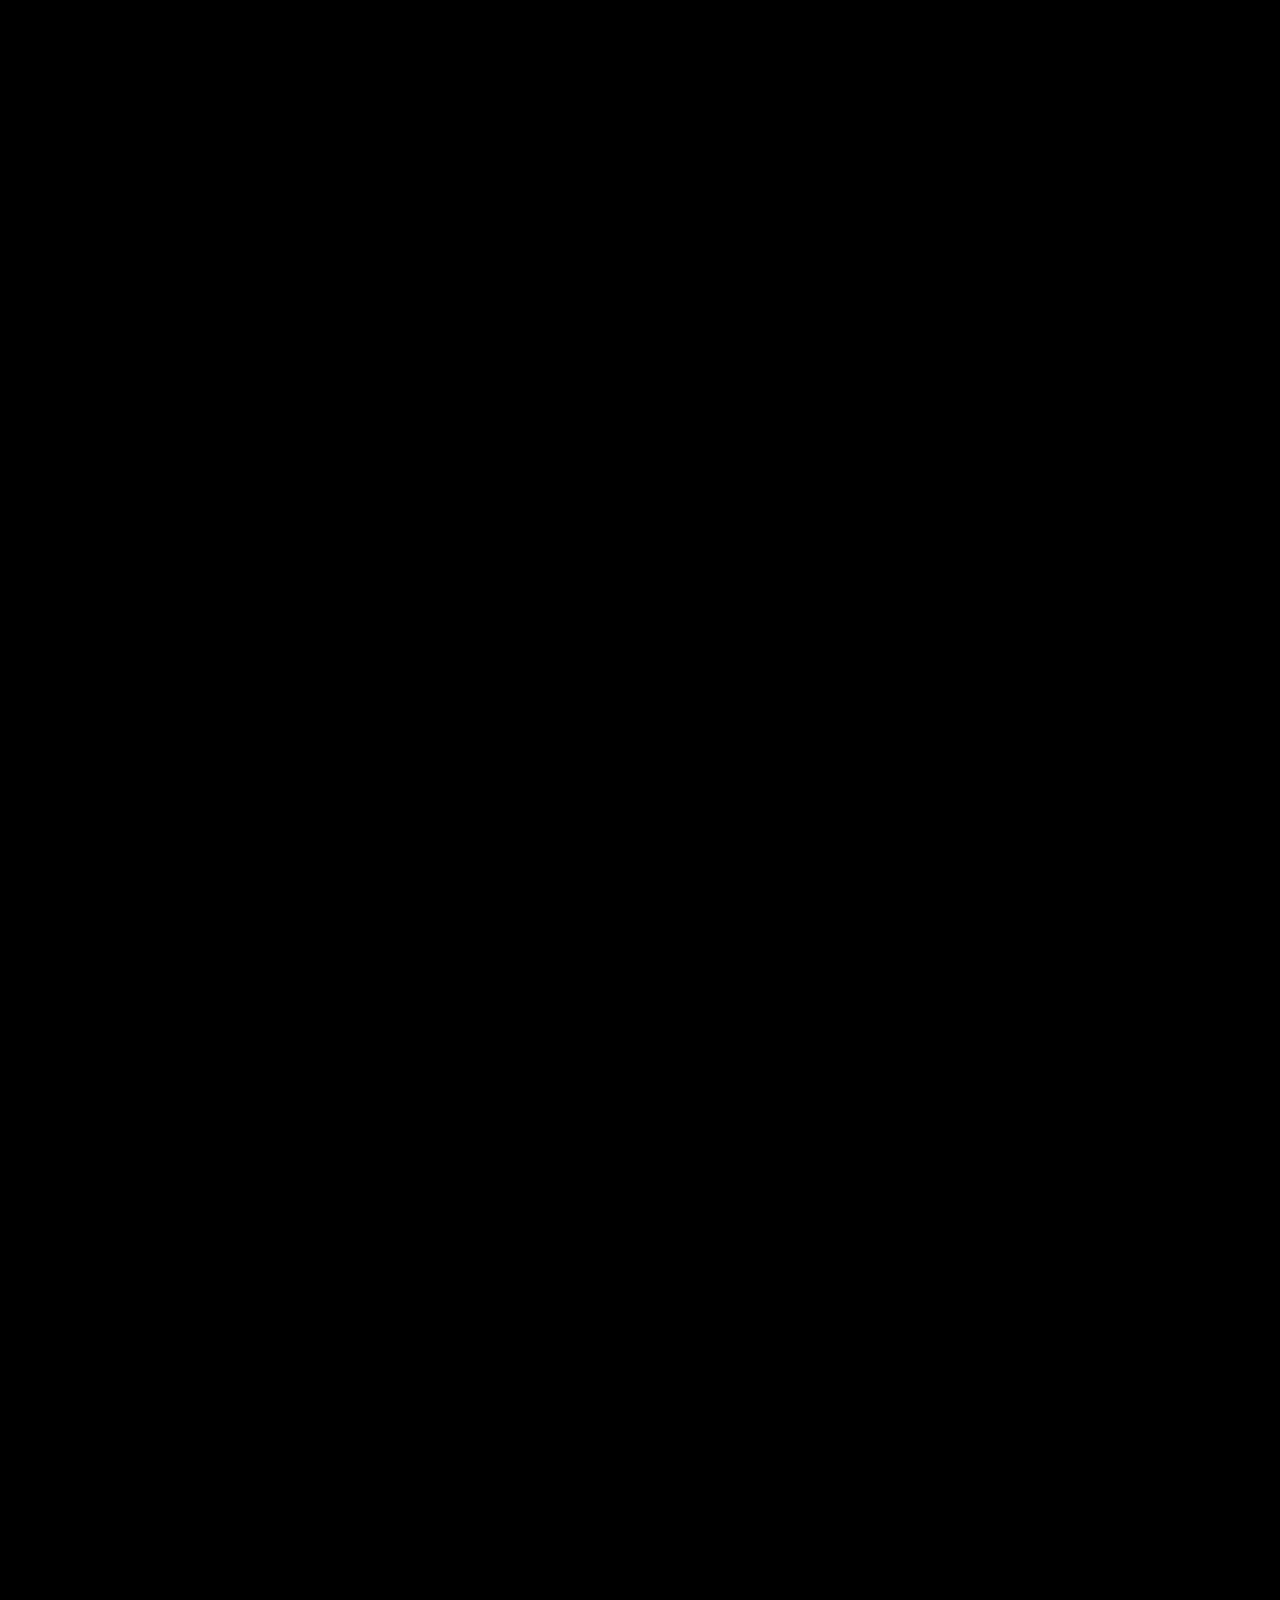
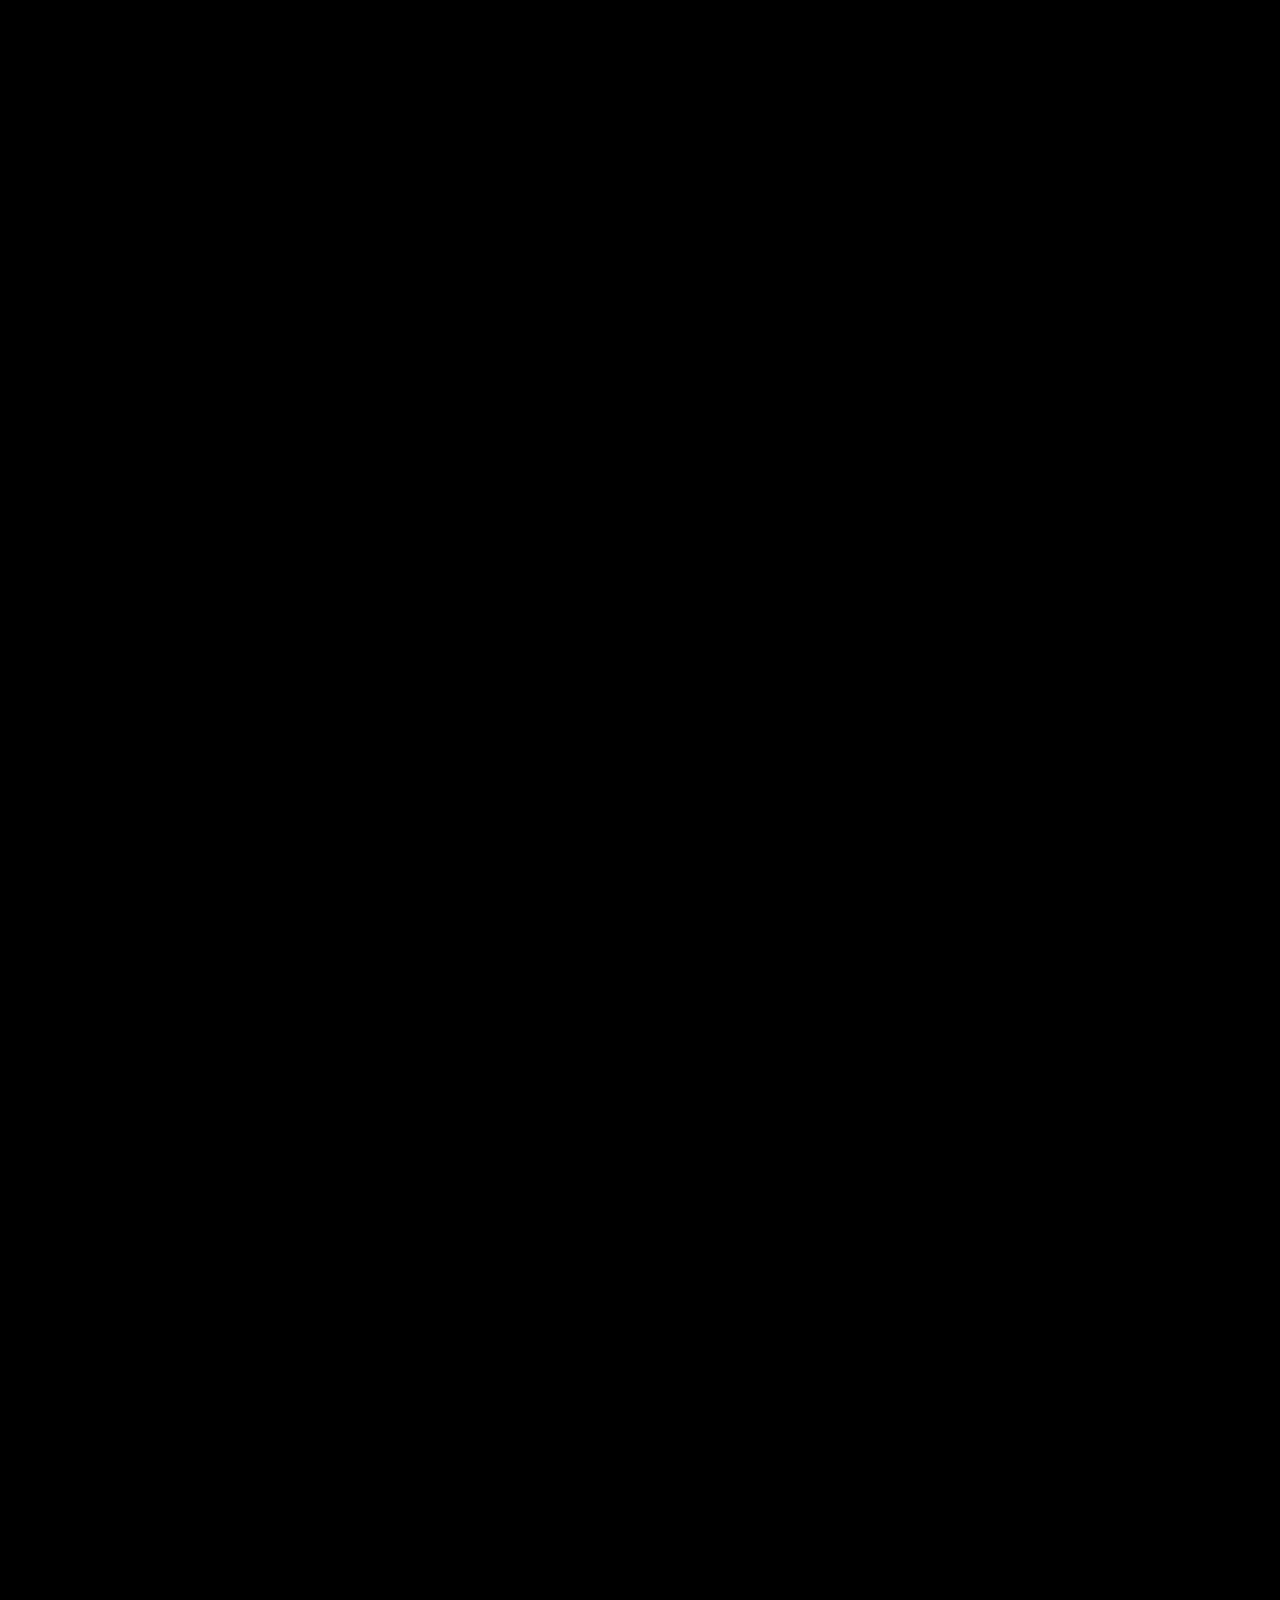
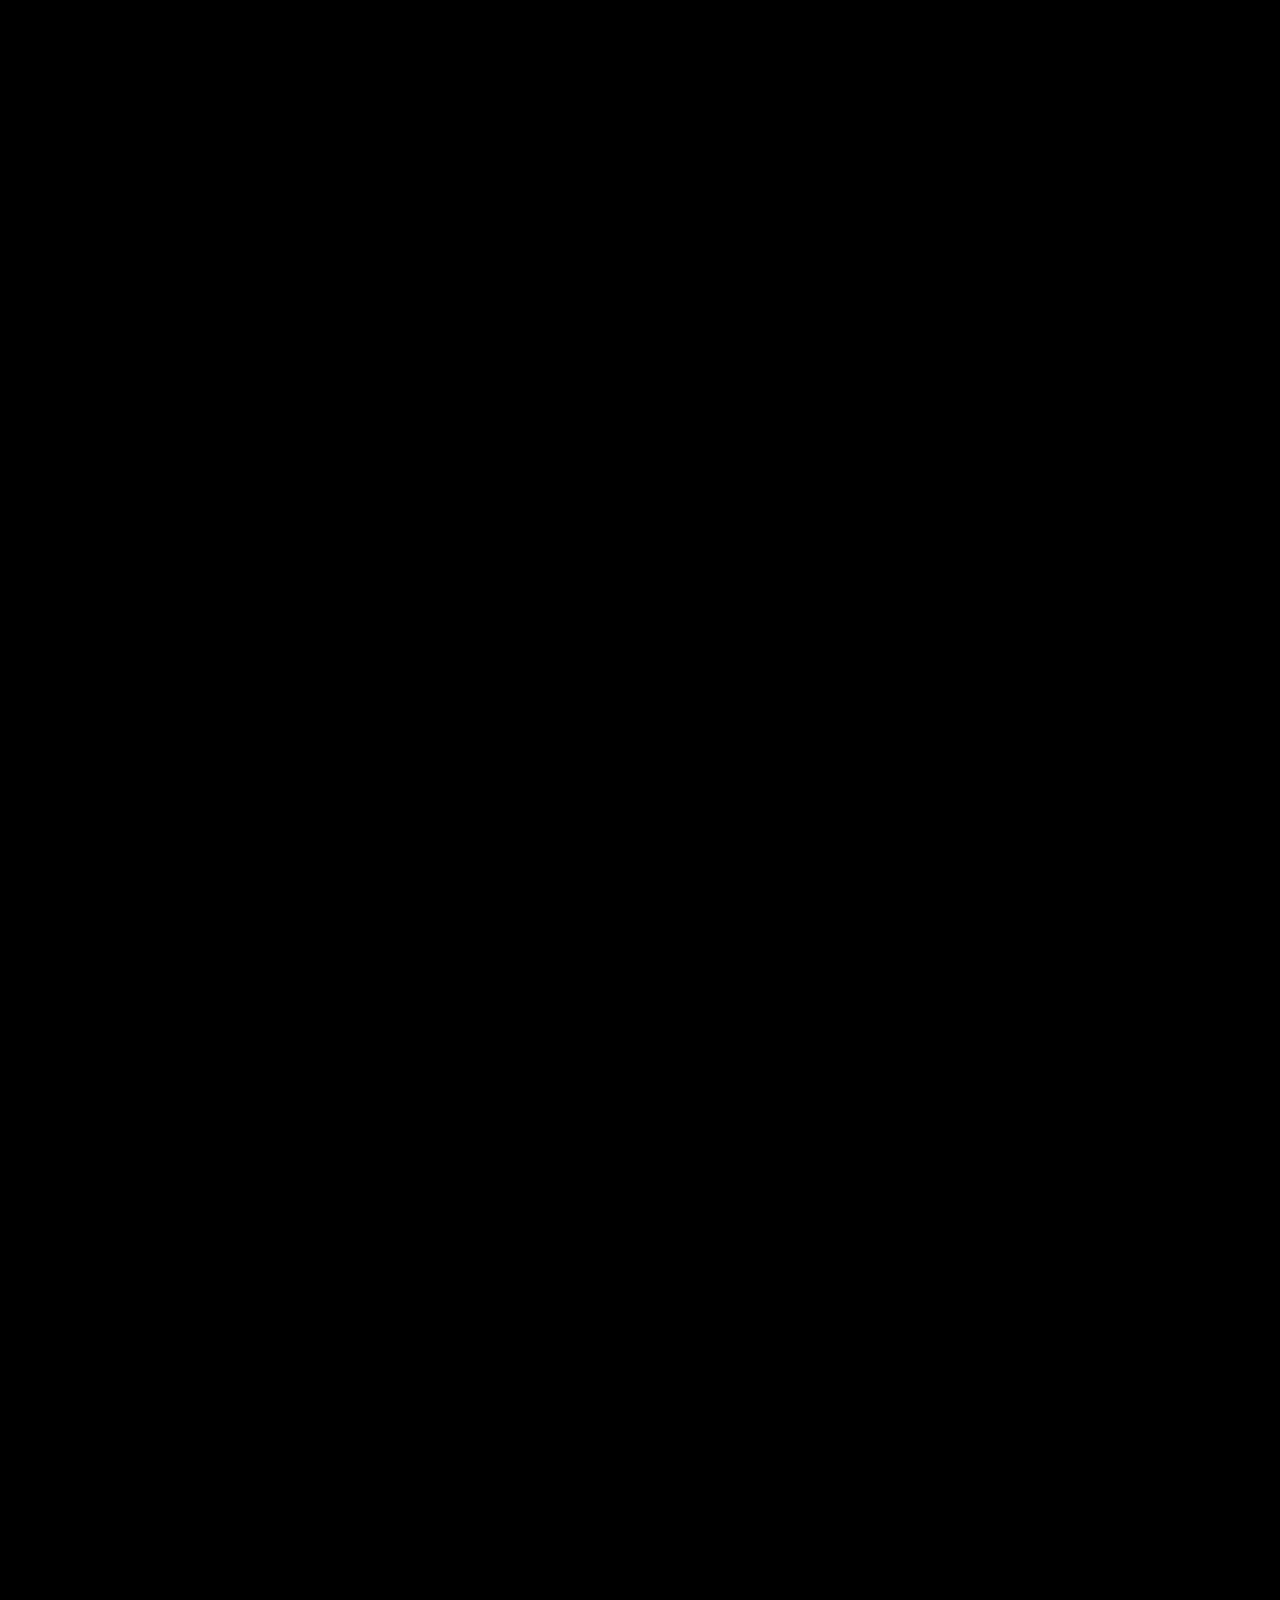
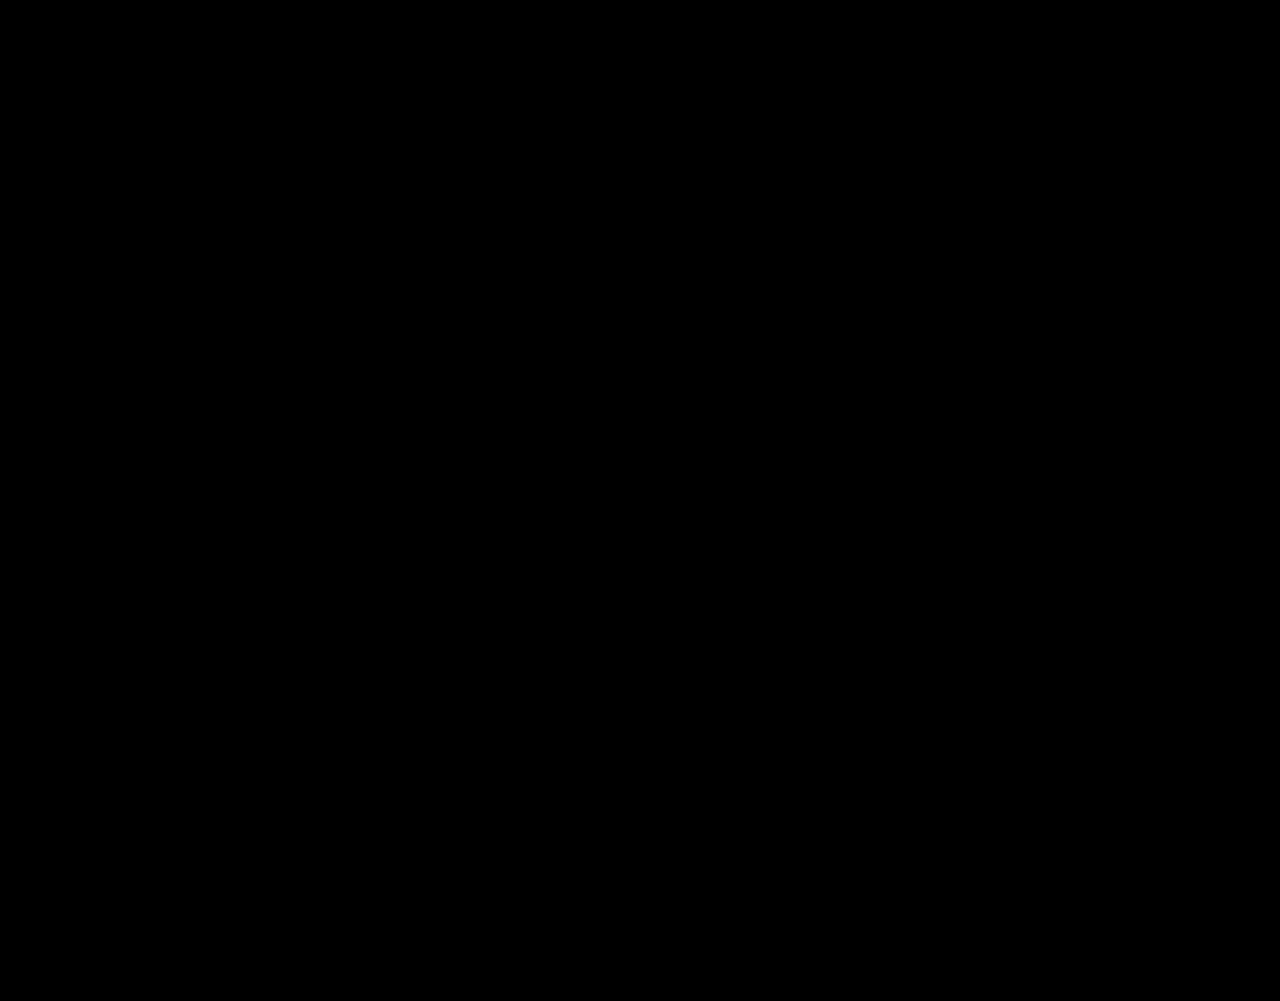
==== commit 334fccff: "Update index.html" ====
--- a/index.html
+++ b/index.html
@@ -71,7 +71,7 @@
         <div id="moon" class="scroll-flag" style="top: 100%;"></div>
  
         <div class="planet earth">
-            <img src="/Users/chocolaaaate/Library/CloudStorage/OneDrive-purdue.edu/code/personalwebsite/earth.png" alt="Earth">
+            <img src="images/earth.png" alt="Earth">
 
         </div>
  
--- a/style.css
+++ b/style.css
@@ -297,6 +297,82 @@
     to { transform: translateY(-240px); } 
 }
 
+/* --- HUD PANEL OUTER CONTAINER --- */
+.hud-panel {
+    display: flex;
+    flex-direction: row;       /* Places your stats left, button right */
+    justify-content: space-between; /* Pushes them to opposite sides */
+    align-items: center;       /* Vertically aligns the circle with your stats */
+    gap: 25px;                 /* Clean visual spacing gap between instruments */
+    
+    padding: 15px 20px;
+    background: rgba(0, 10, 10, 0.75);
+    border: 1px solid rgba(0, 255, 204, 0.2);
+    border-radius: 8px;
+    box-sizing: border-box;
+}
+
+/* Keeps your existing vertical elements formatting cleanly on the left */
+.terminal-left-instruments {
+    display: flex;
+    flex-direction: column;
+    flex-grow: 1;              /* Allows your current layout to scale naturally */
+}
+
+/* 🚨 COMPACT CIRCULAR LAUNCH BUTTON */
+.launch-btn-circular {
+    display: inline-flex;
+    align-items: center;
+    justify-content: center;
+    
+    /* Perfect compact circular proportions */
+    width: 58px;
+    height: 58px;
+    border-radius: 50%;
+    
+    /* Prevents the parent flexbox from squeezing the circle into an oval */
+    flex-shrink: 0; 
+    box-sizing: border-box;
+    padding: 0;
+    margin: 0;
+    
+    /* Interface style */
+    font-family: monospace;
+    font-size: 8px;
+    font-weight: bold;
+    letter-spacing: 1.5px;
+    text-align: center;
+    
+    /* Alert red glow scheme */
+    color: #ff3366;
+    background: rgba(255, 51, 102, 0.05);
+    border: 2px solid rgba(255, 51, 102, 0.3);
+    box-shadow: 0 0 8px rgba(255, 51, 102, 0.1);
+    
+    transition: all 0.25s cubic-bezier(0.175, 0.885, 0.32, 1.275);
+}
+
+/* Hover: Charging status */
+.launch-btn-circular:hover {
+    color: #ffffff;
+    background: rgba(255, 51, 102, 0.15);
+    border-color: #ff3366;
+    box-shadow: 0 0 15px rgba(255, 51, 102, 0.5), inset 0 0 8px rgba(255, 51, 102, 0.2);
+    transform: scale(1.08);
+    
+    /* Custom UI Cursor compatibility */
+    cursor: url("images/cursor.png") 0 18, pointer;
+}
+
+/* Active click: Depress switch state */
+.launch-btn-circular:active {
+    transform: scale(0.92);
+    background: #ff3366;
+    color: #000000;
+    box-shadow: 0 0 25px rgba(255, 51, 102, 0.8);
+    
+    cursor: url("images/cursor1.png") 0 18, pointer;
+}
 
 /* --- CELESTIAL OBJECTS BASE --- */
 .planet {
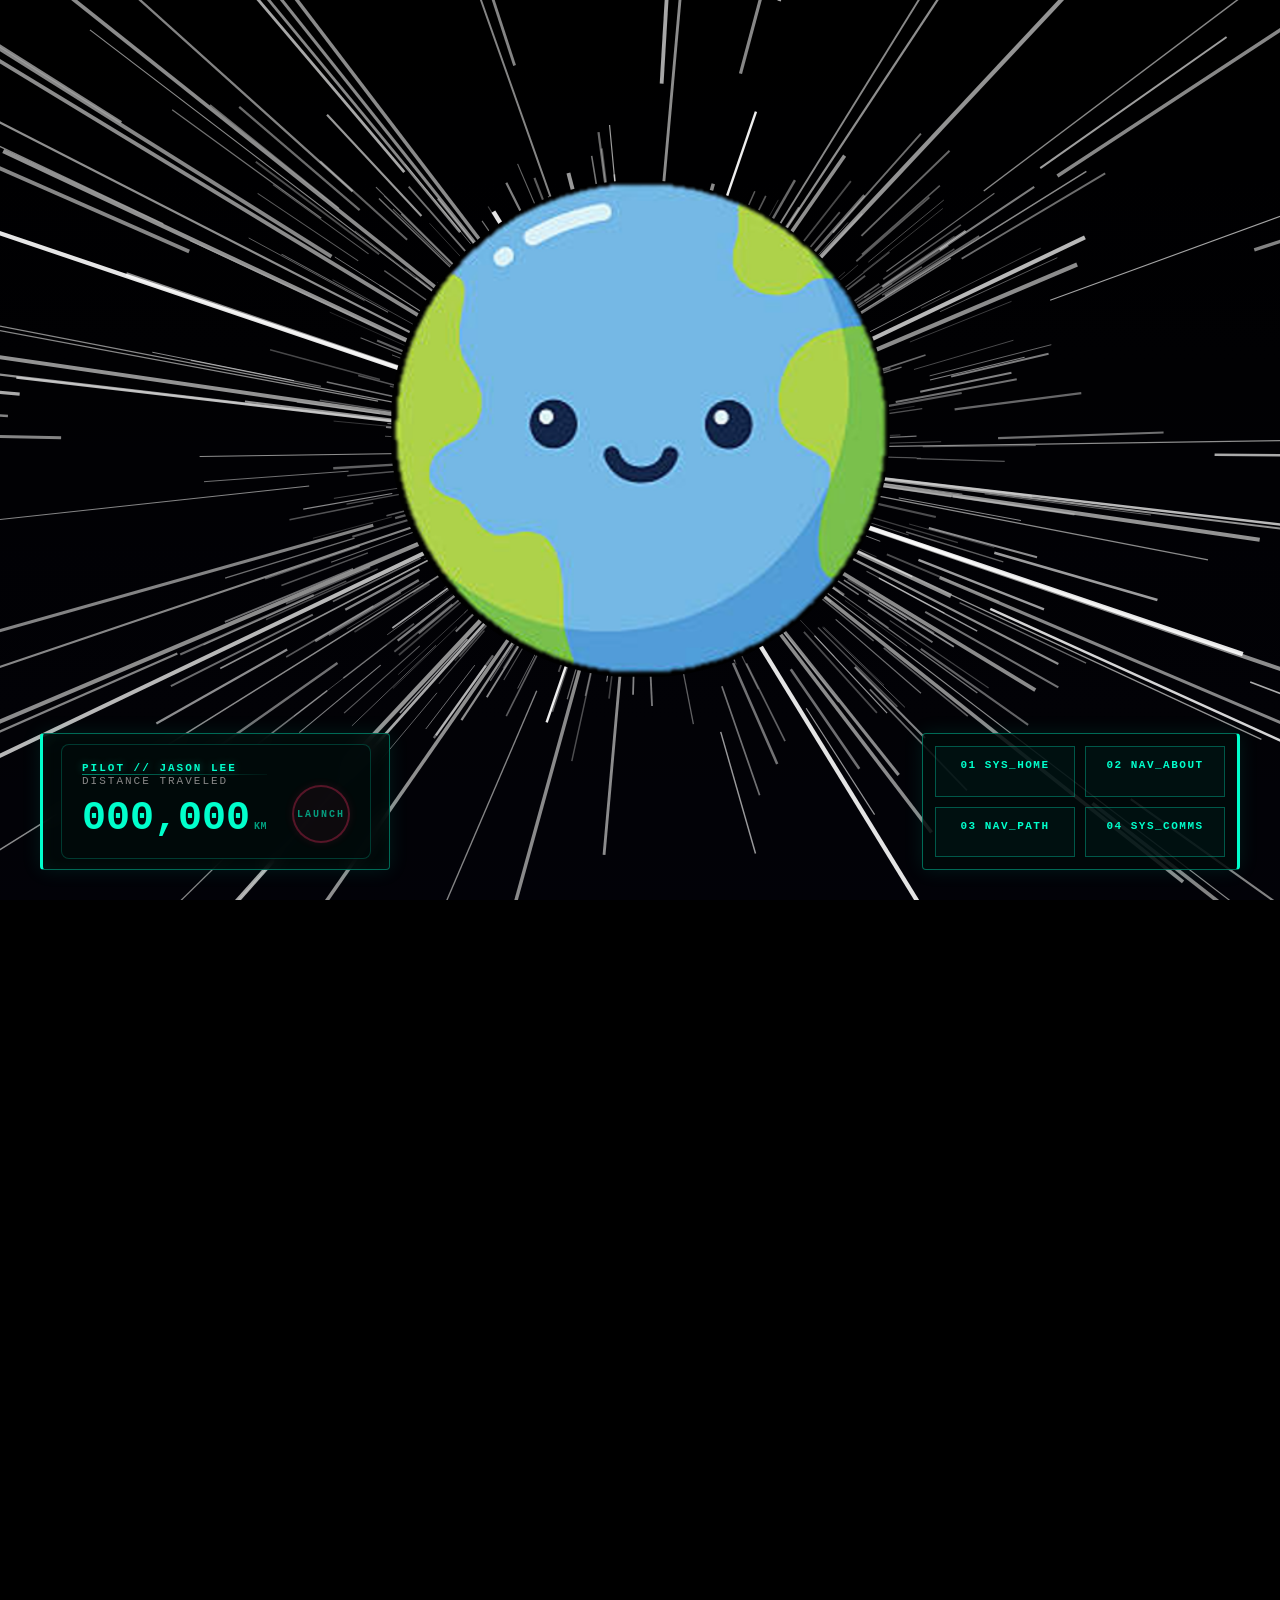
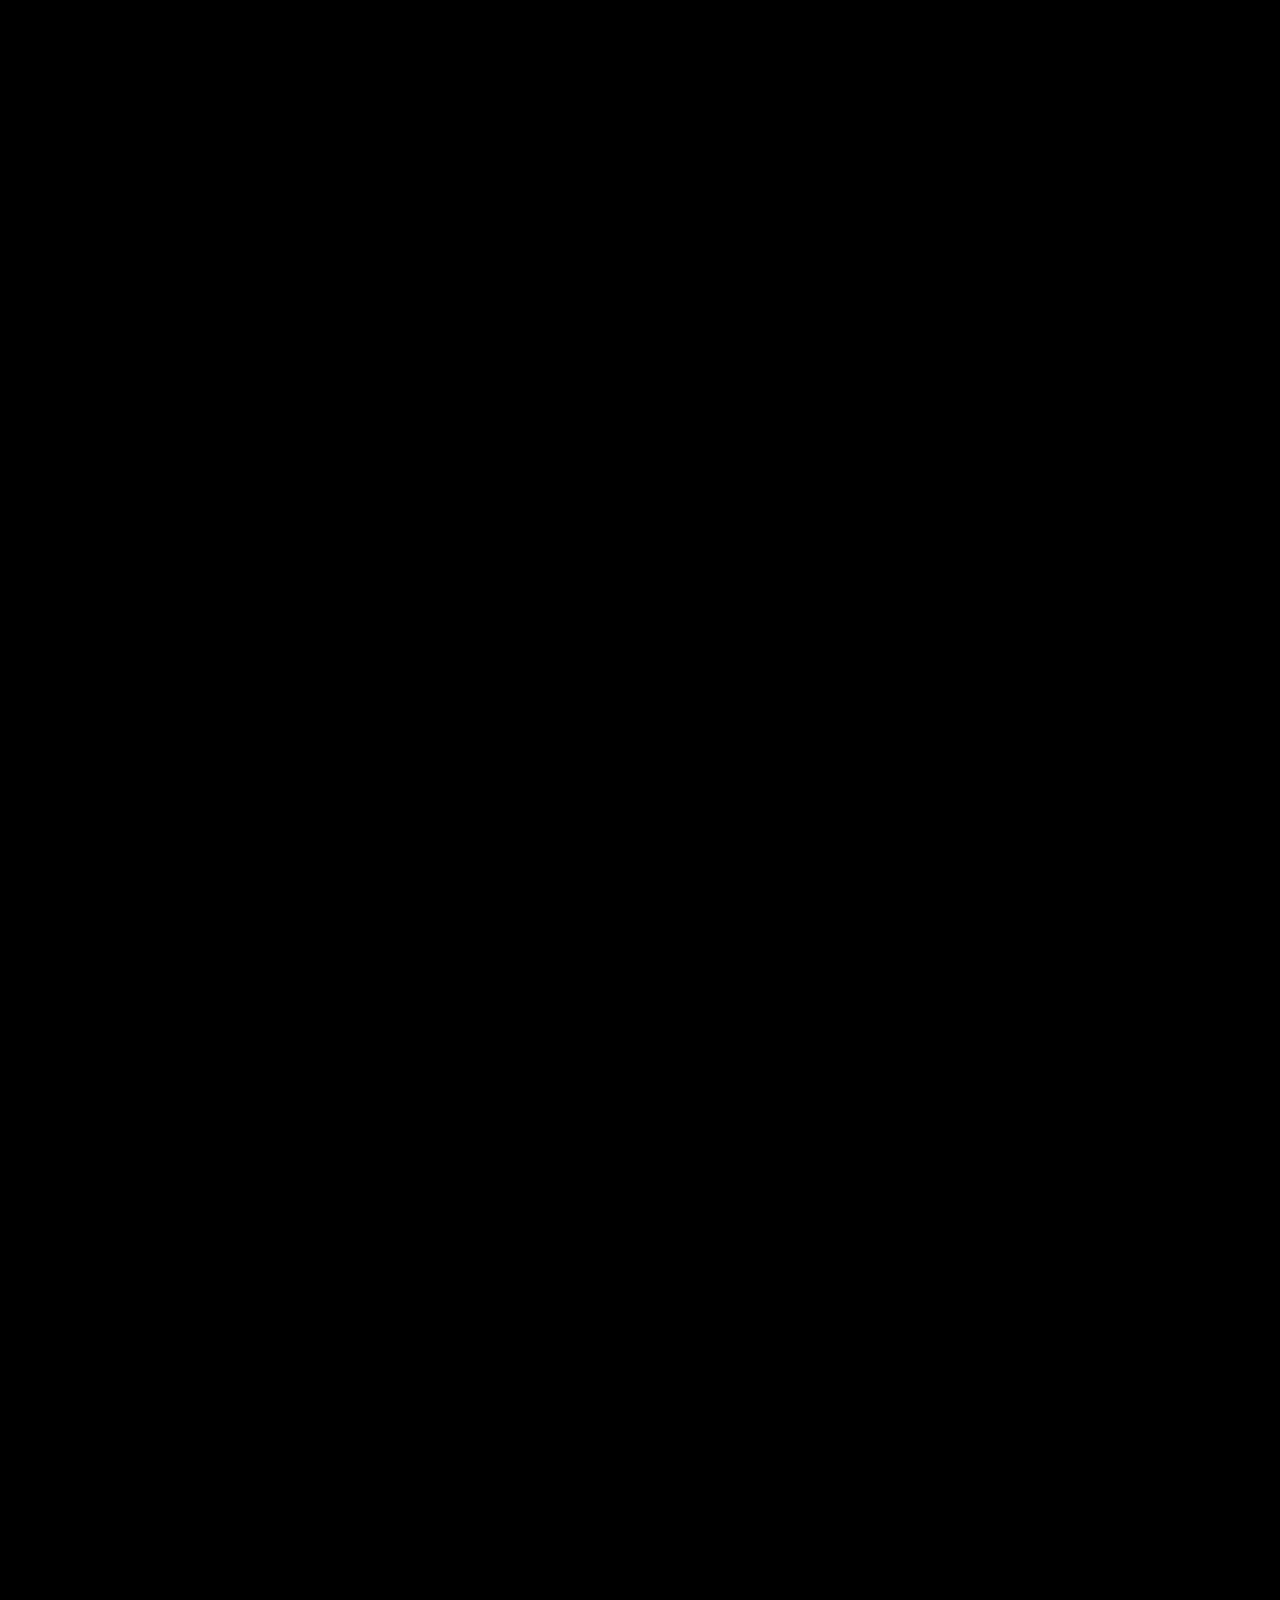
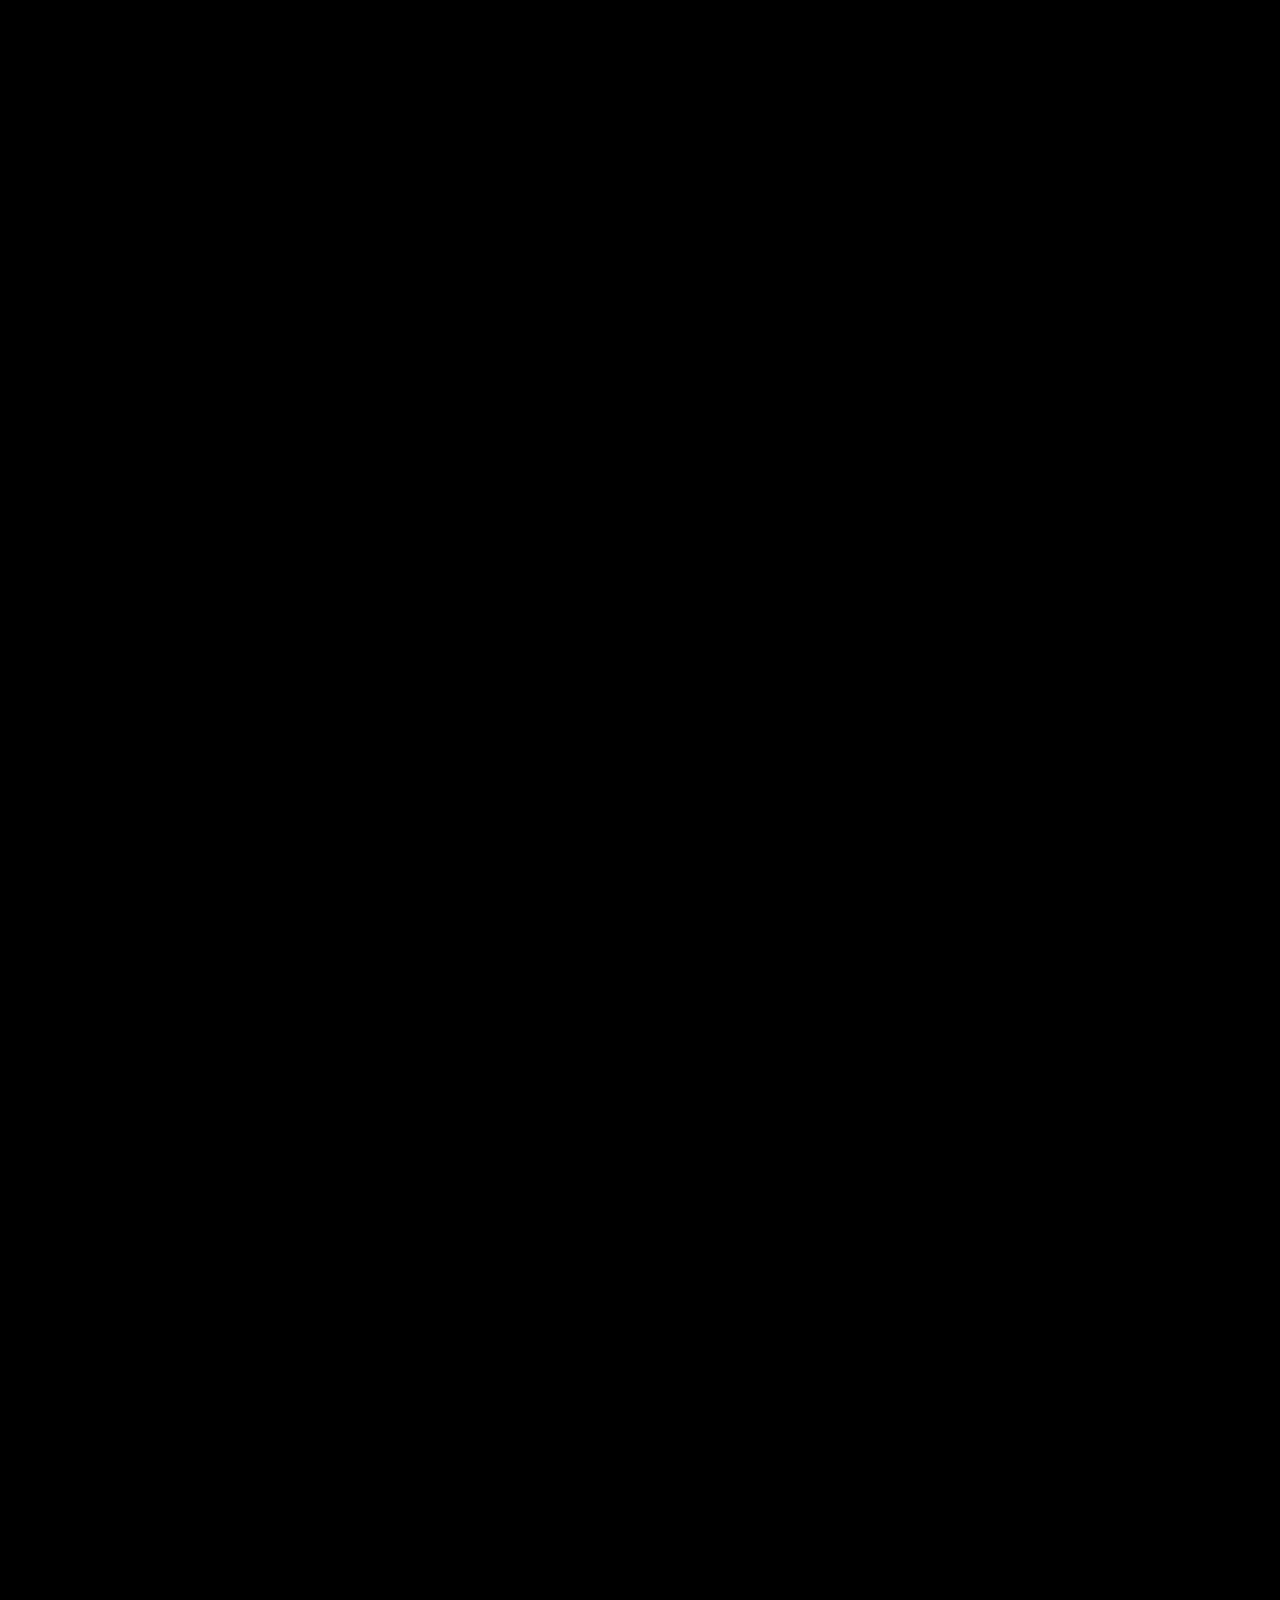
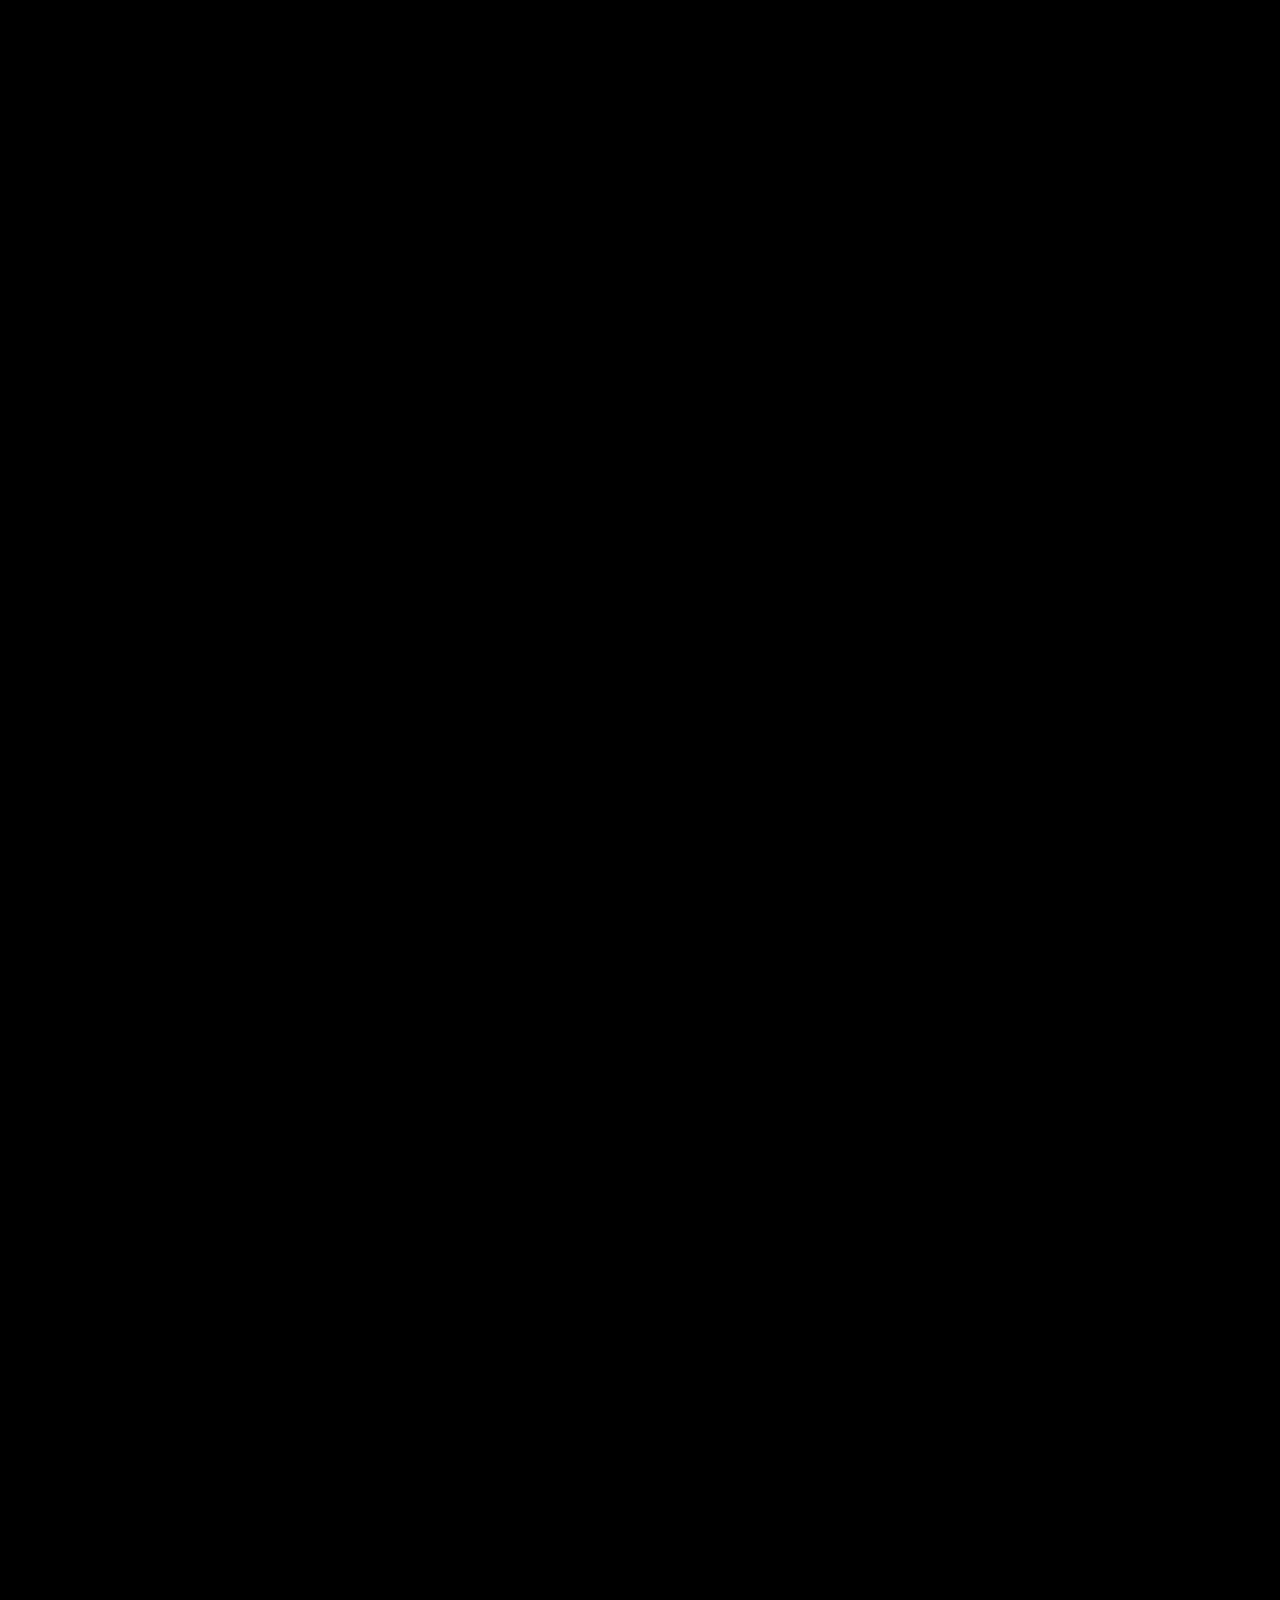
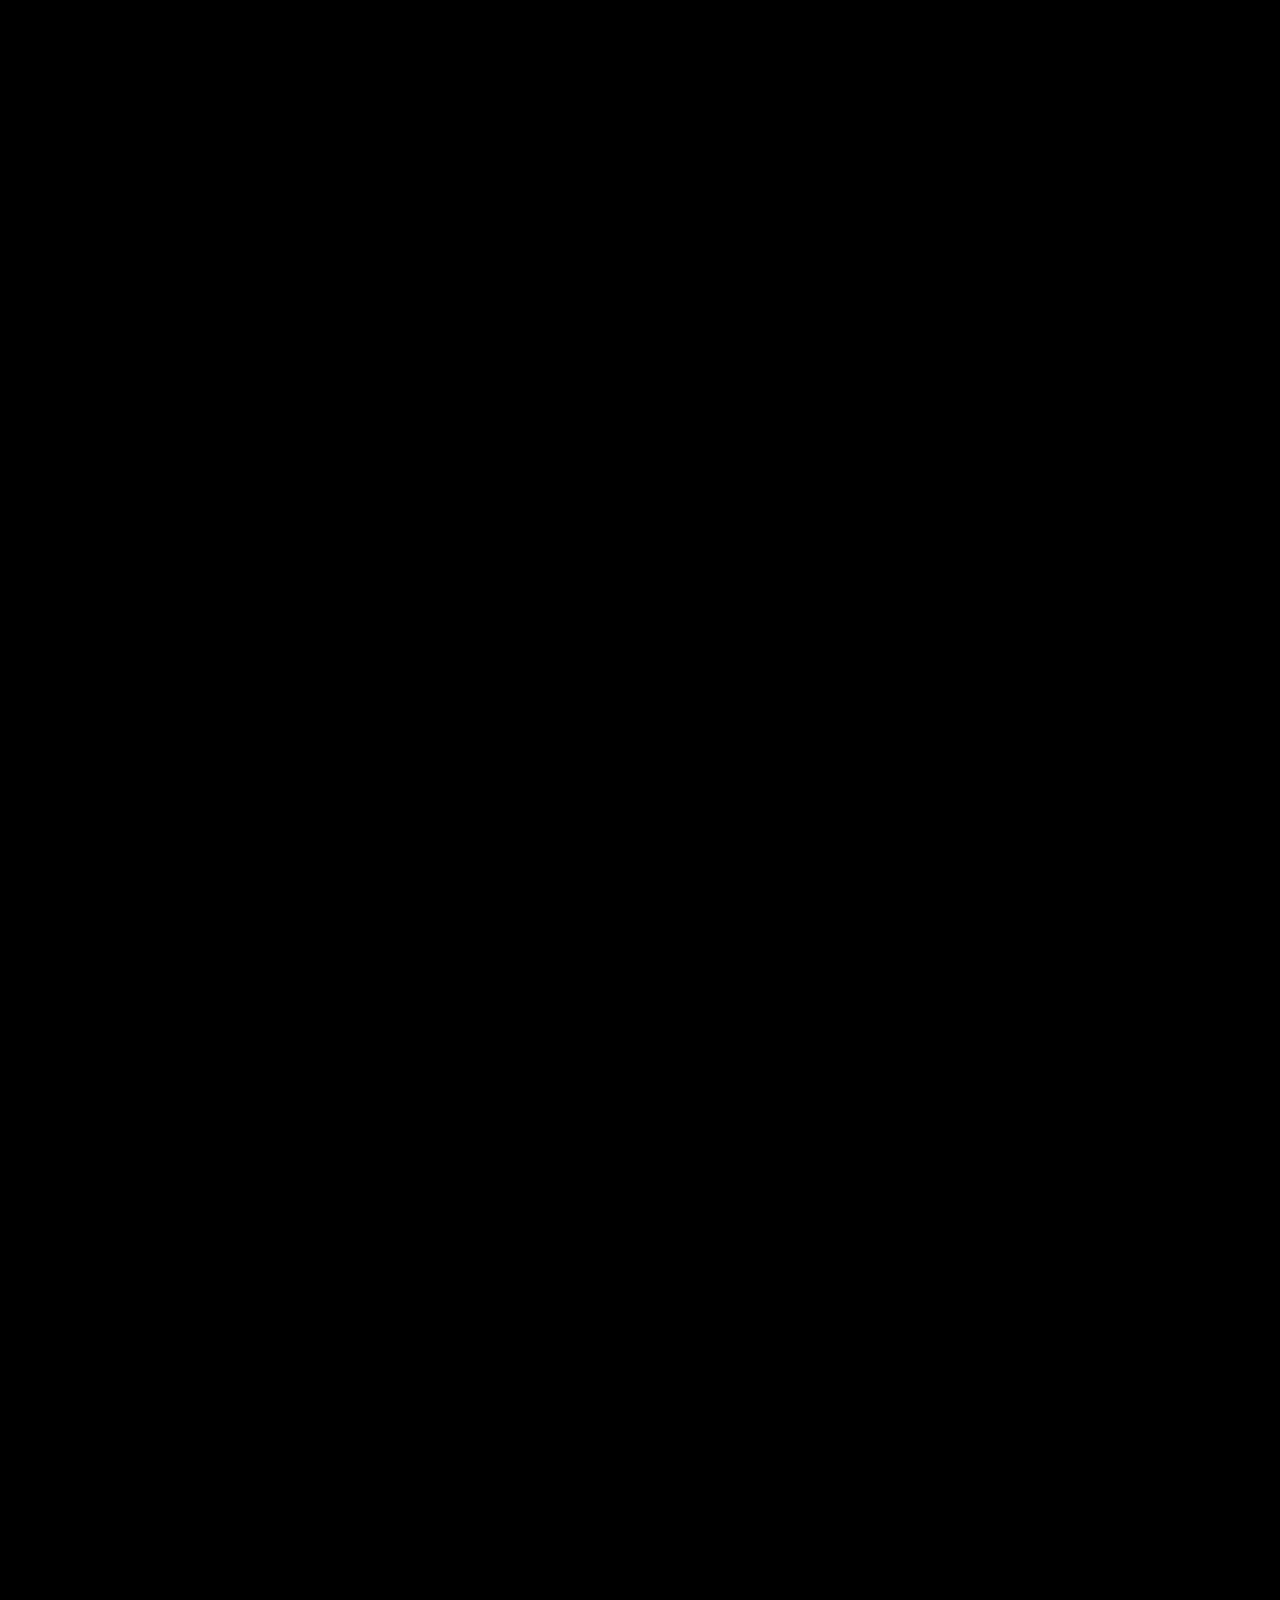
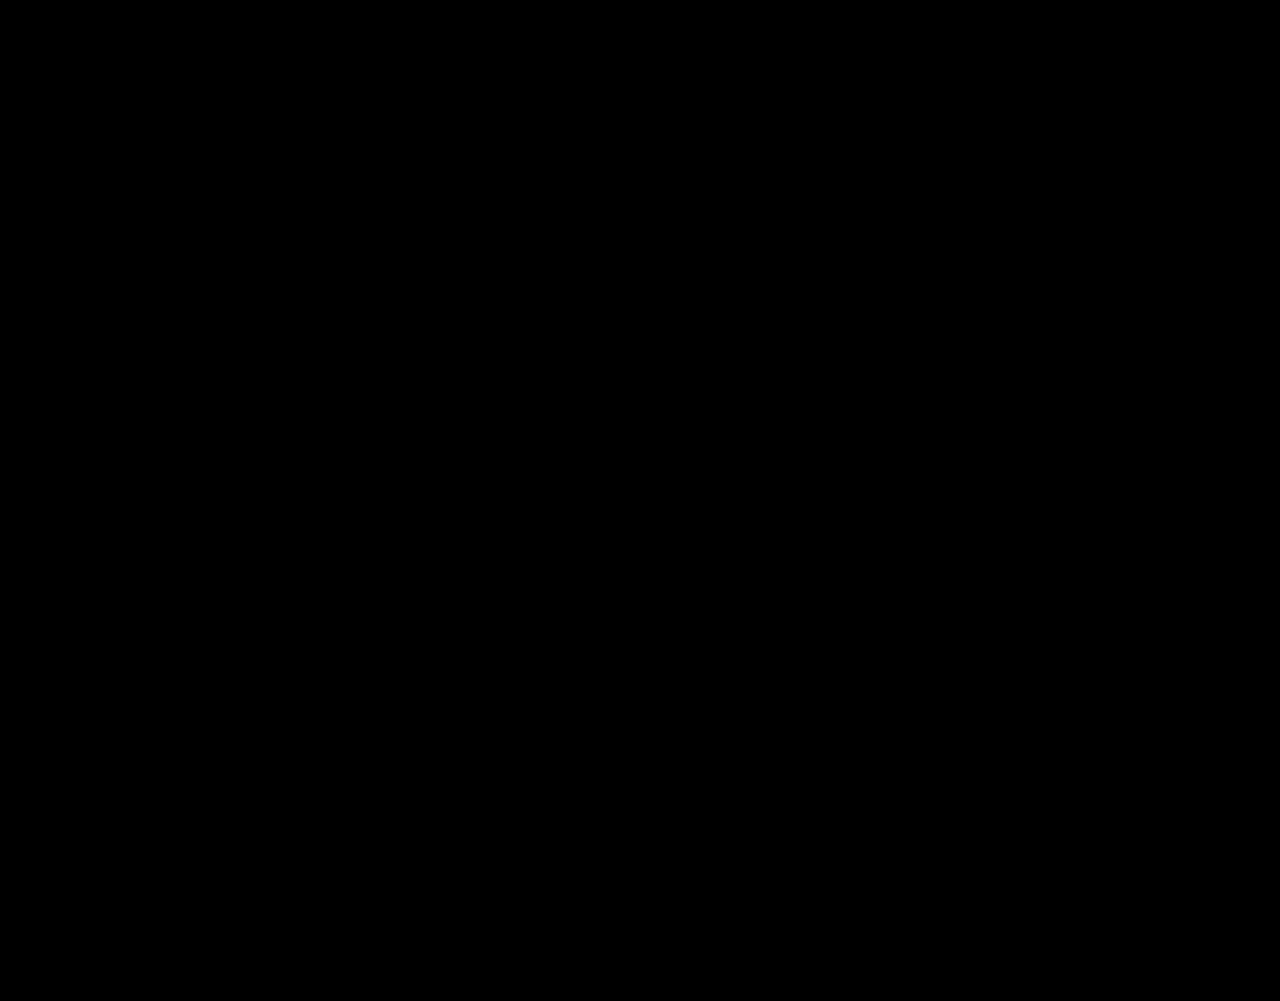
==== commit d290ad6b: "Update index.html" ====
--- a/index.html
+++ b/index.html
@@ -135,7 +135,7 @@
         <div class="space-content block-6">
             <div class="test-box"><h3>Stellar Path - Experience</h3>
                 <p>View full cv:</p>
-                <p>Add link here</p>
+                <a href="cv.html" class="cv-link">VIEW_FLIGHTPATH</a>
                 <a href="#blank-target" class="next-stage-arrow">
                 <span>▶</span> NEXT_SECTOR <span>◀</span>
                 </a>
--- a/style.css
+++ b/style.css
@@ -421,7 +421,7 @@
 
 .space-content {
     position: fixed;
-    top: 50%; 
+    top: 45%; 
     left: 50%;
     transform: translate(-50%, -50%);
     width: 90%;
@@ -680,11 +680,18 @@
     
     /* Ensure text panels fit on tight phone displays */
     .test-box {
-        padding: 20px;
+        padding: 15px;
         width: 95%;
     }
     
     .test-box h3 {
         font-size: 16px;
     }
-}
+
+    .space-content {
+        top: 35%; /* Pulls it up just for mobile so it doesn't crash into the HUD */
+        
+        /* Optional: Shrink padding or text slightly on mobile to save space */
+        width: 95%;
+    }
+}
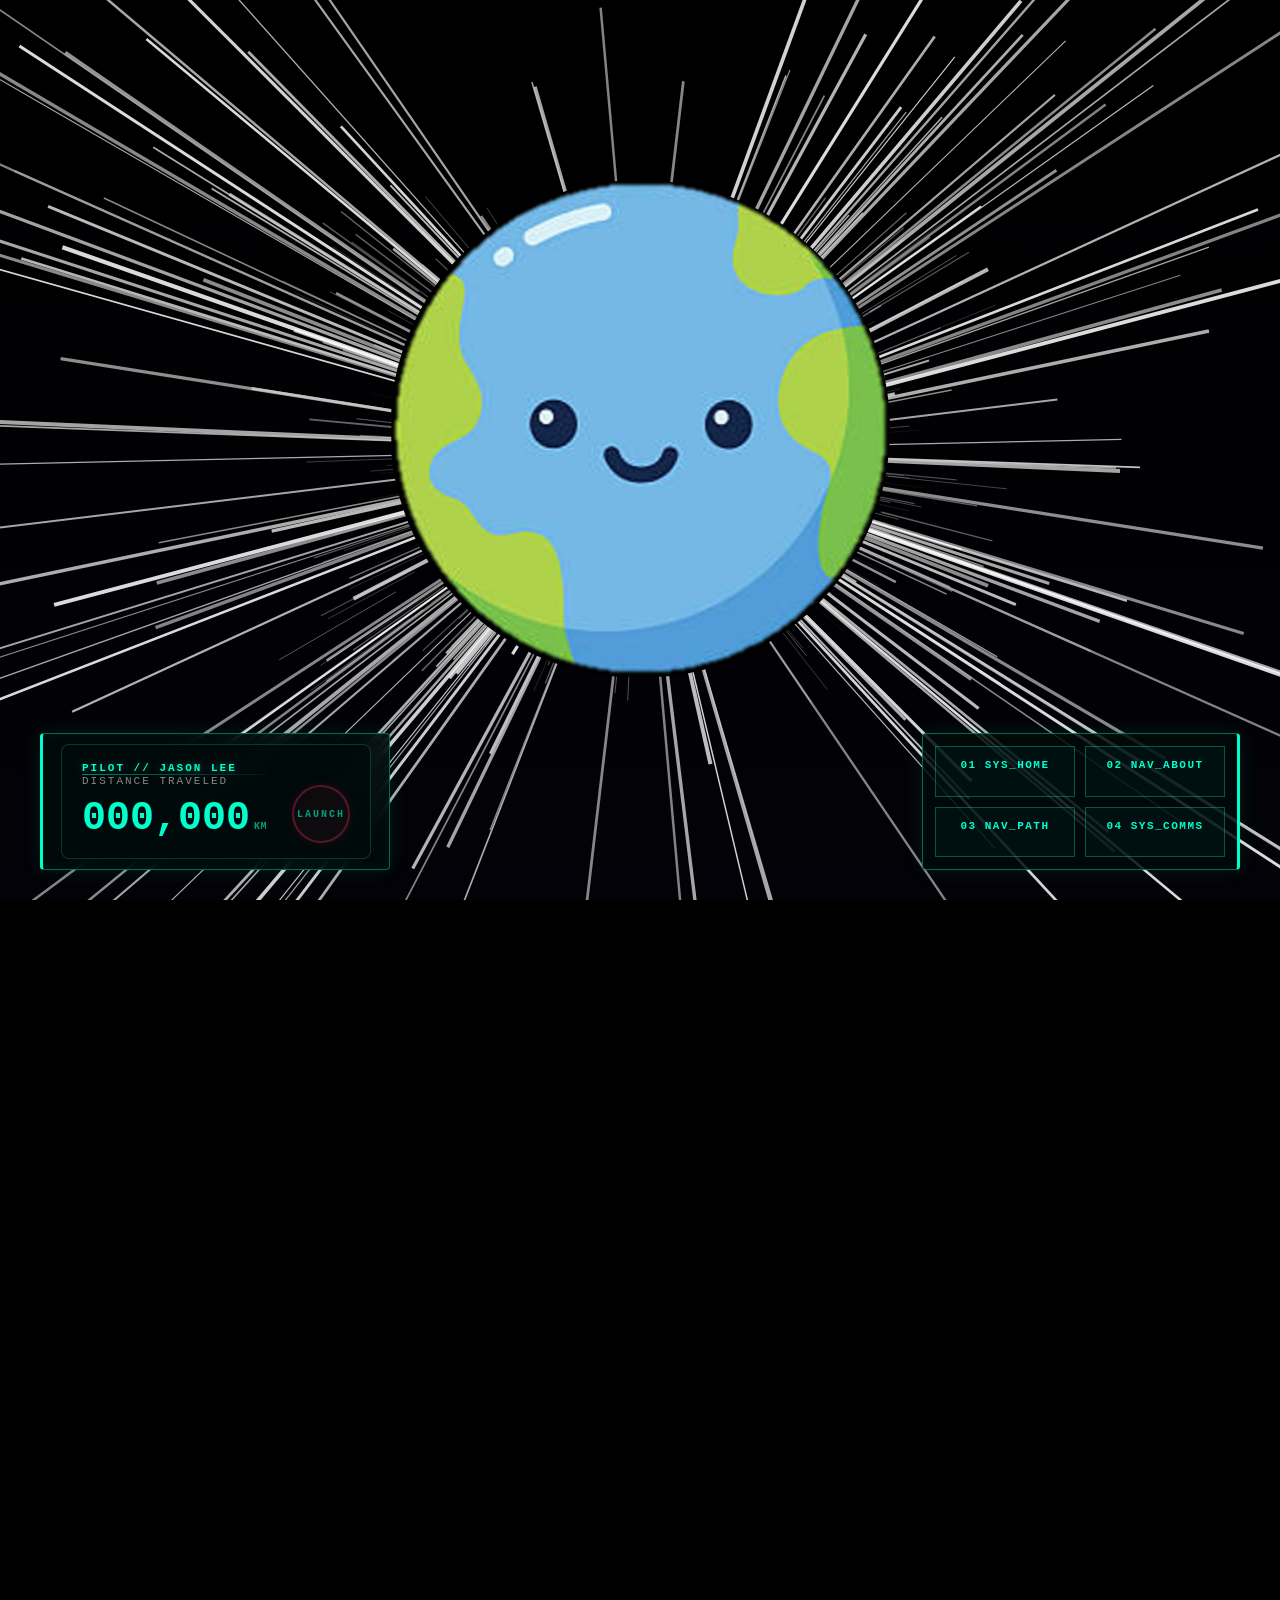
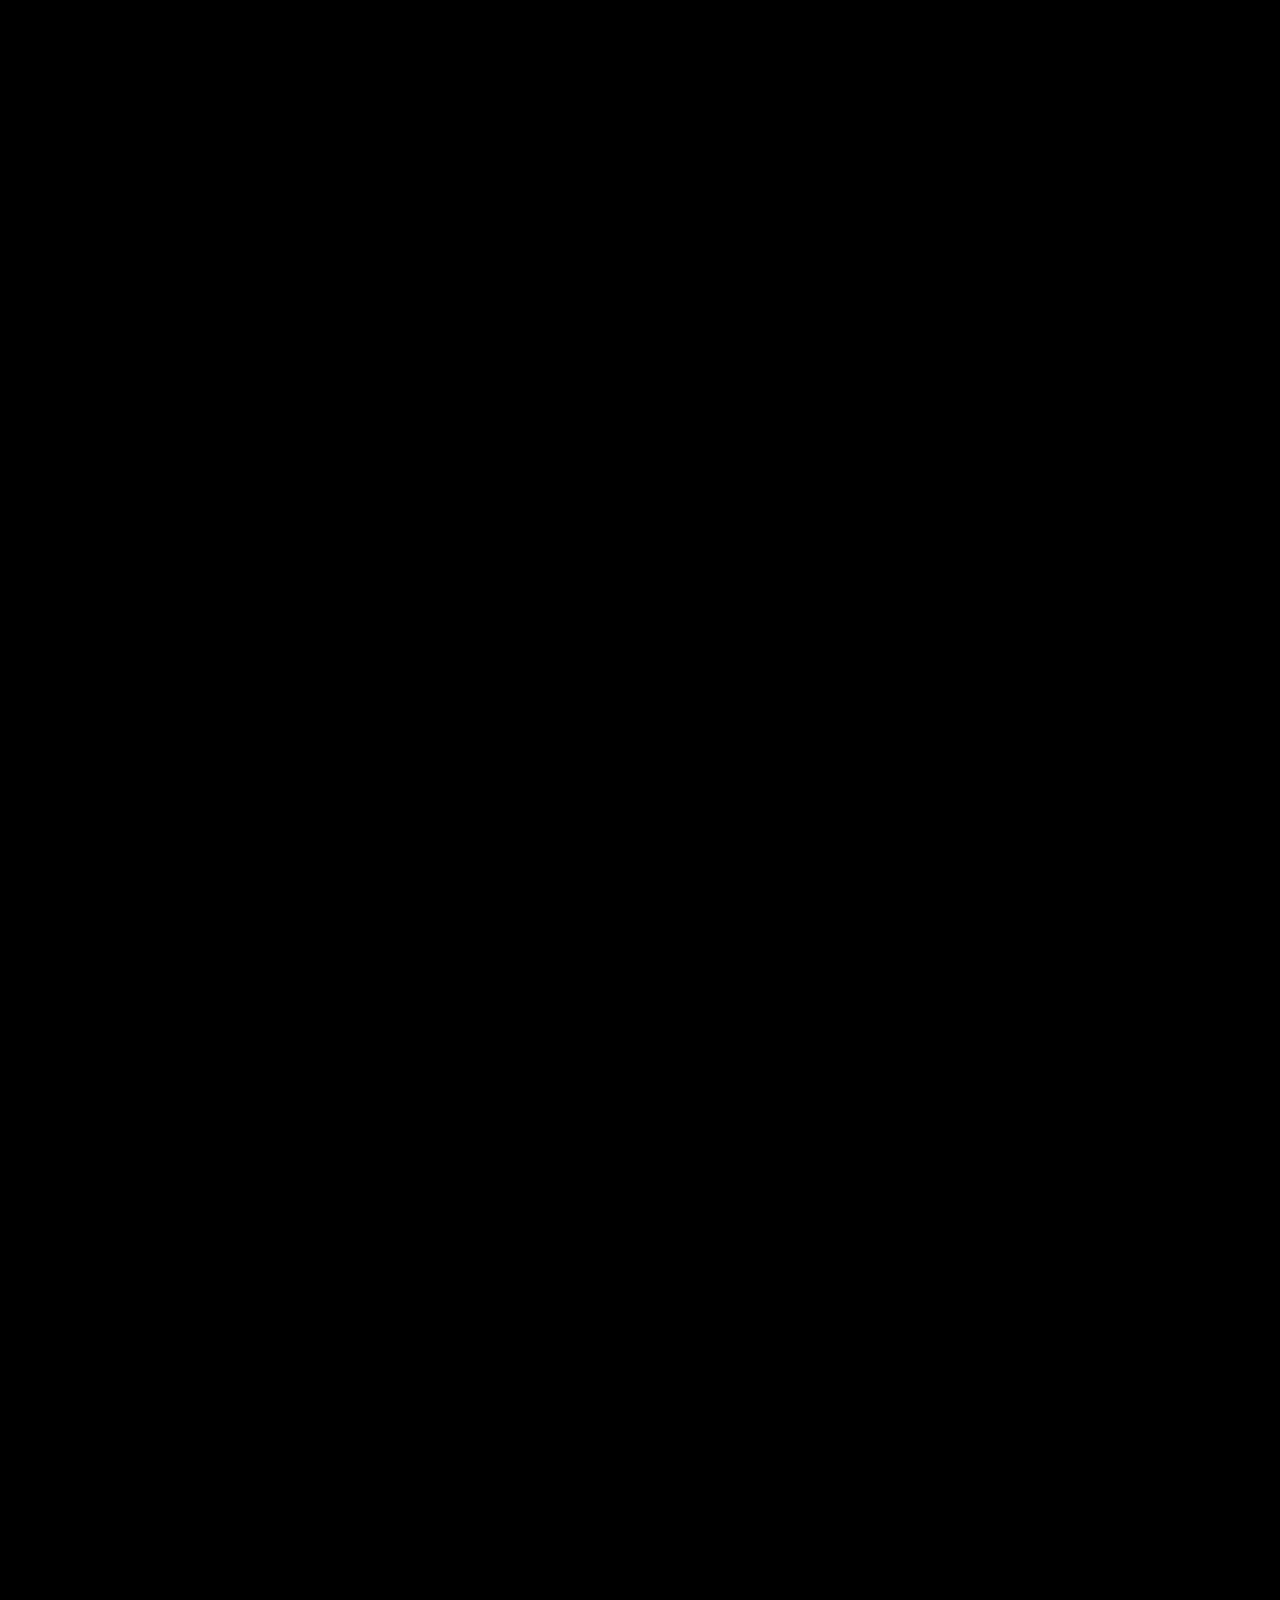
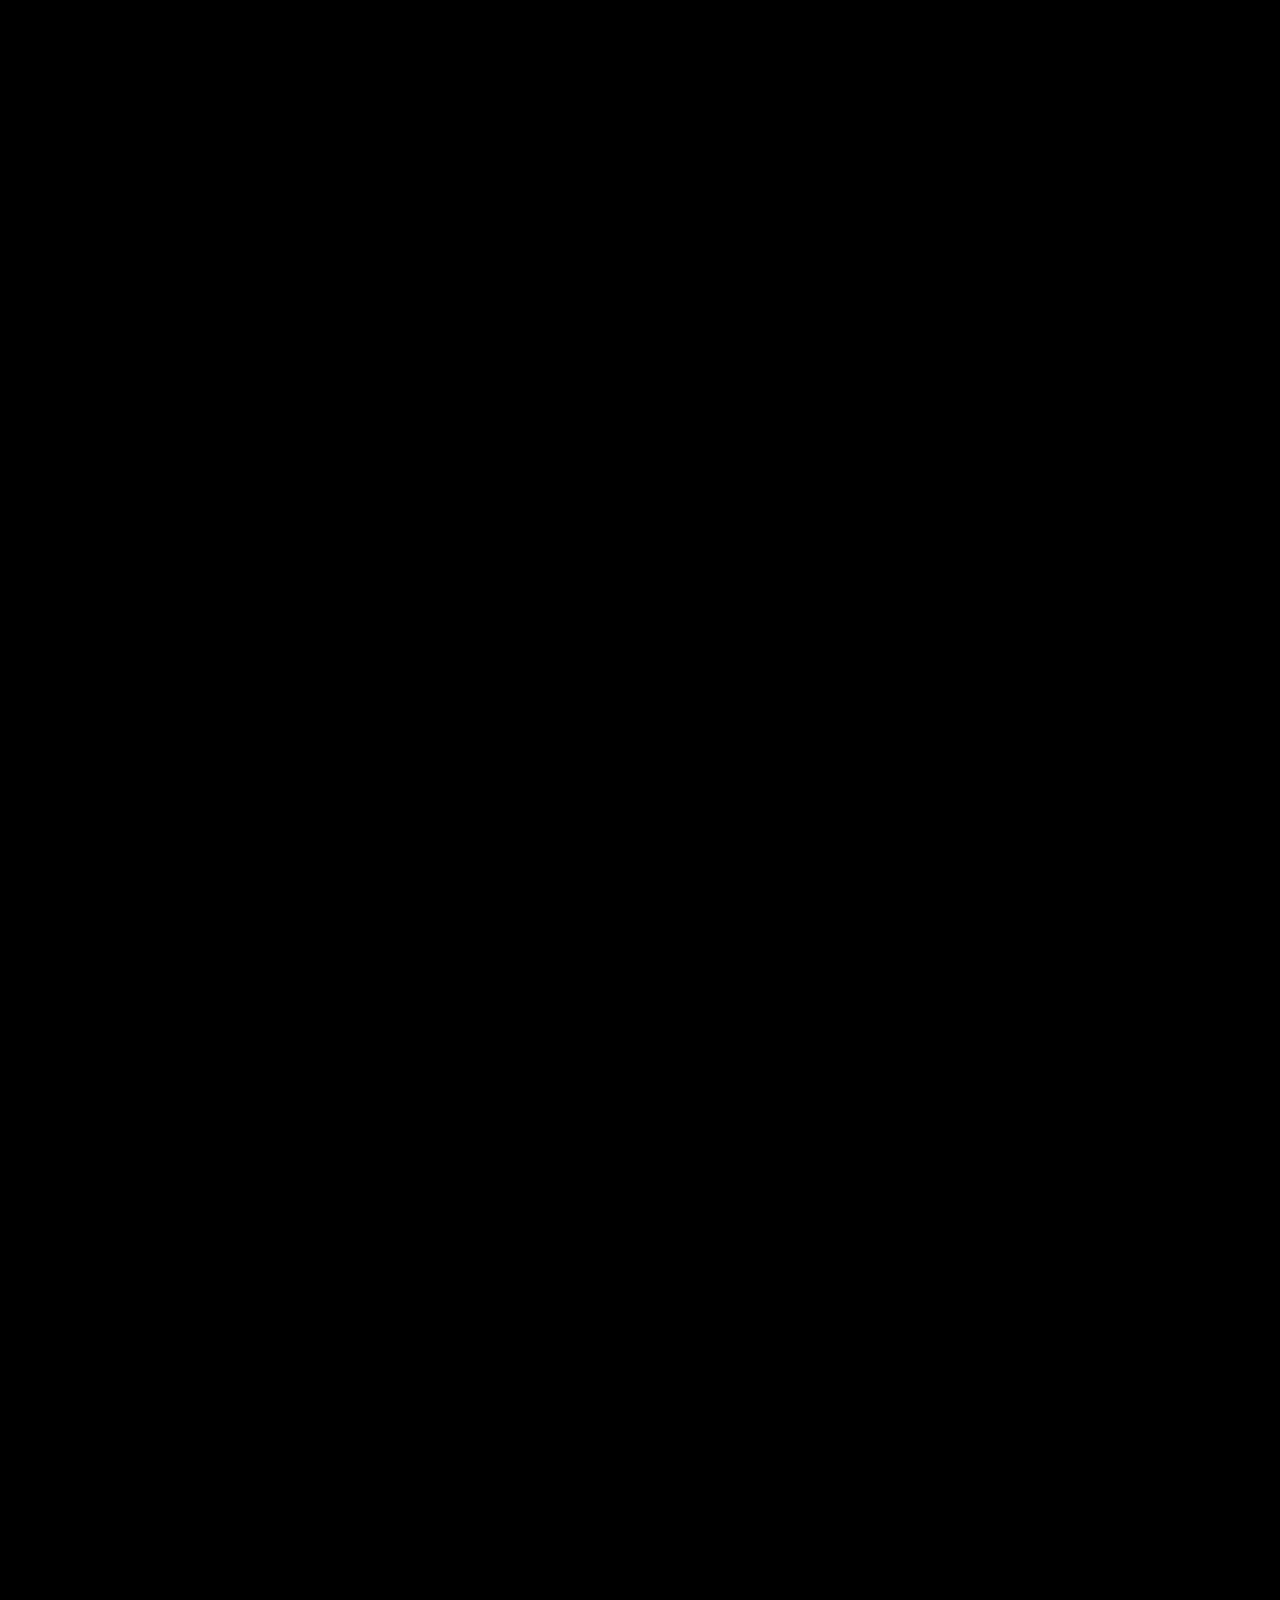
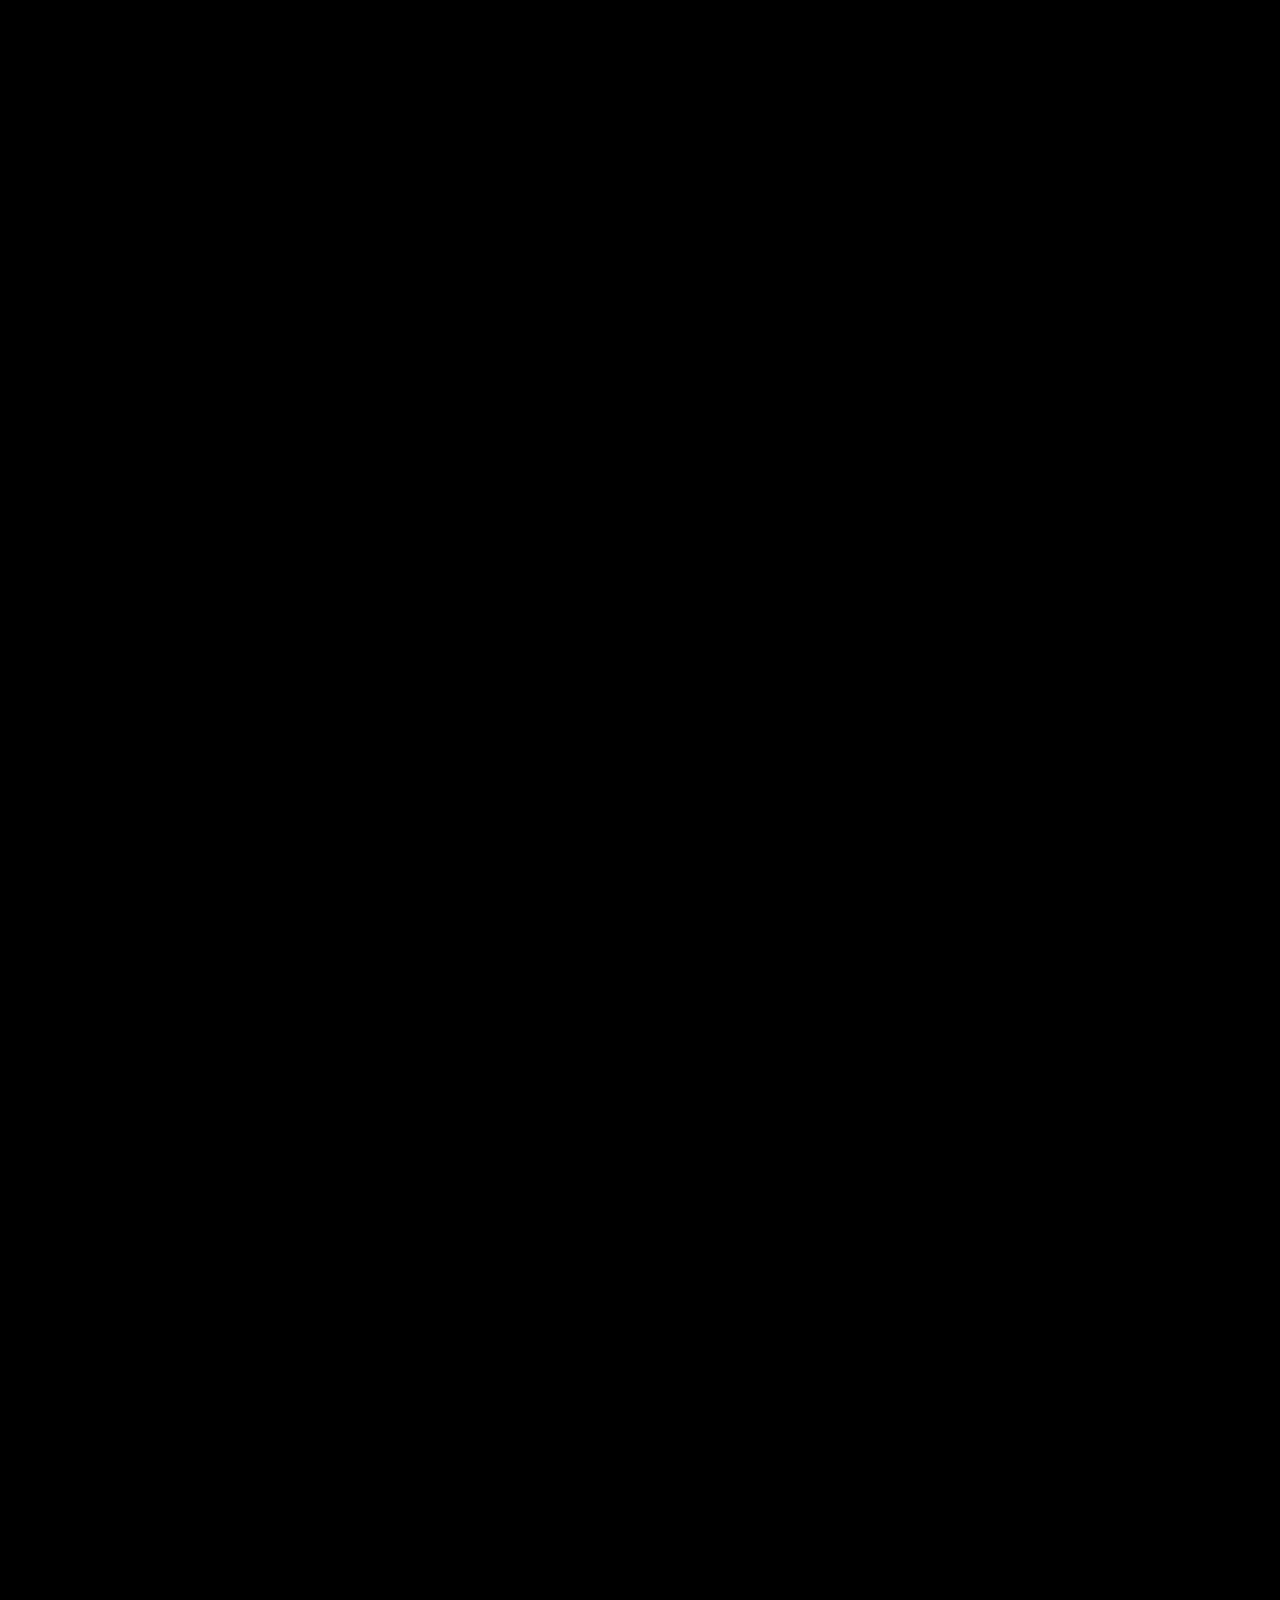
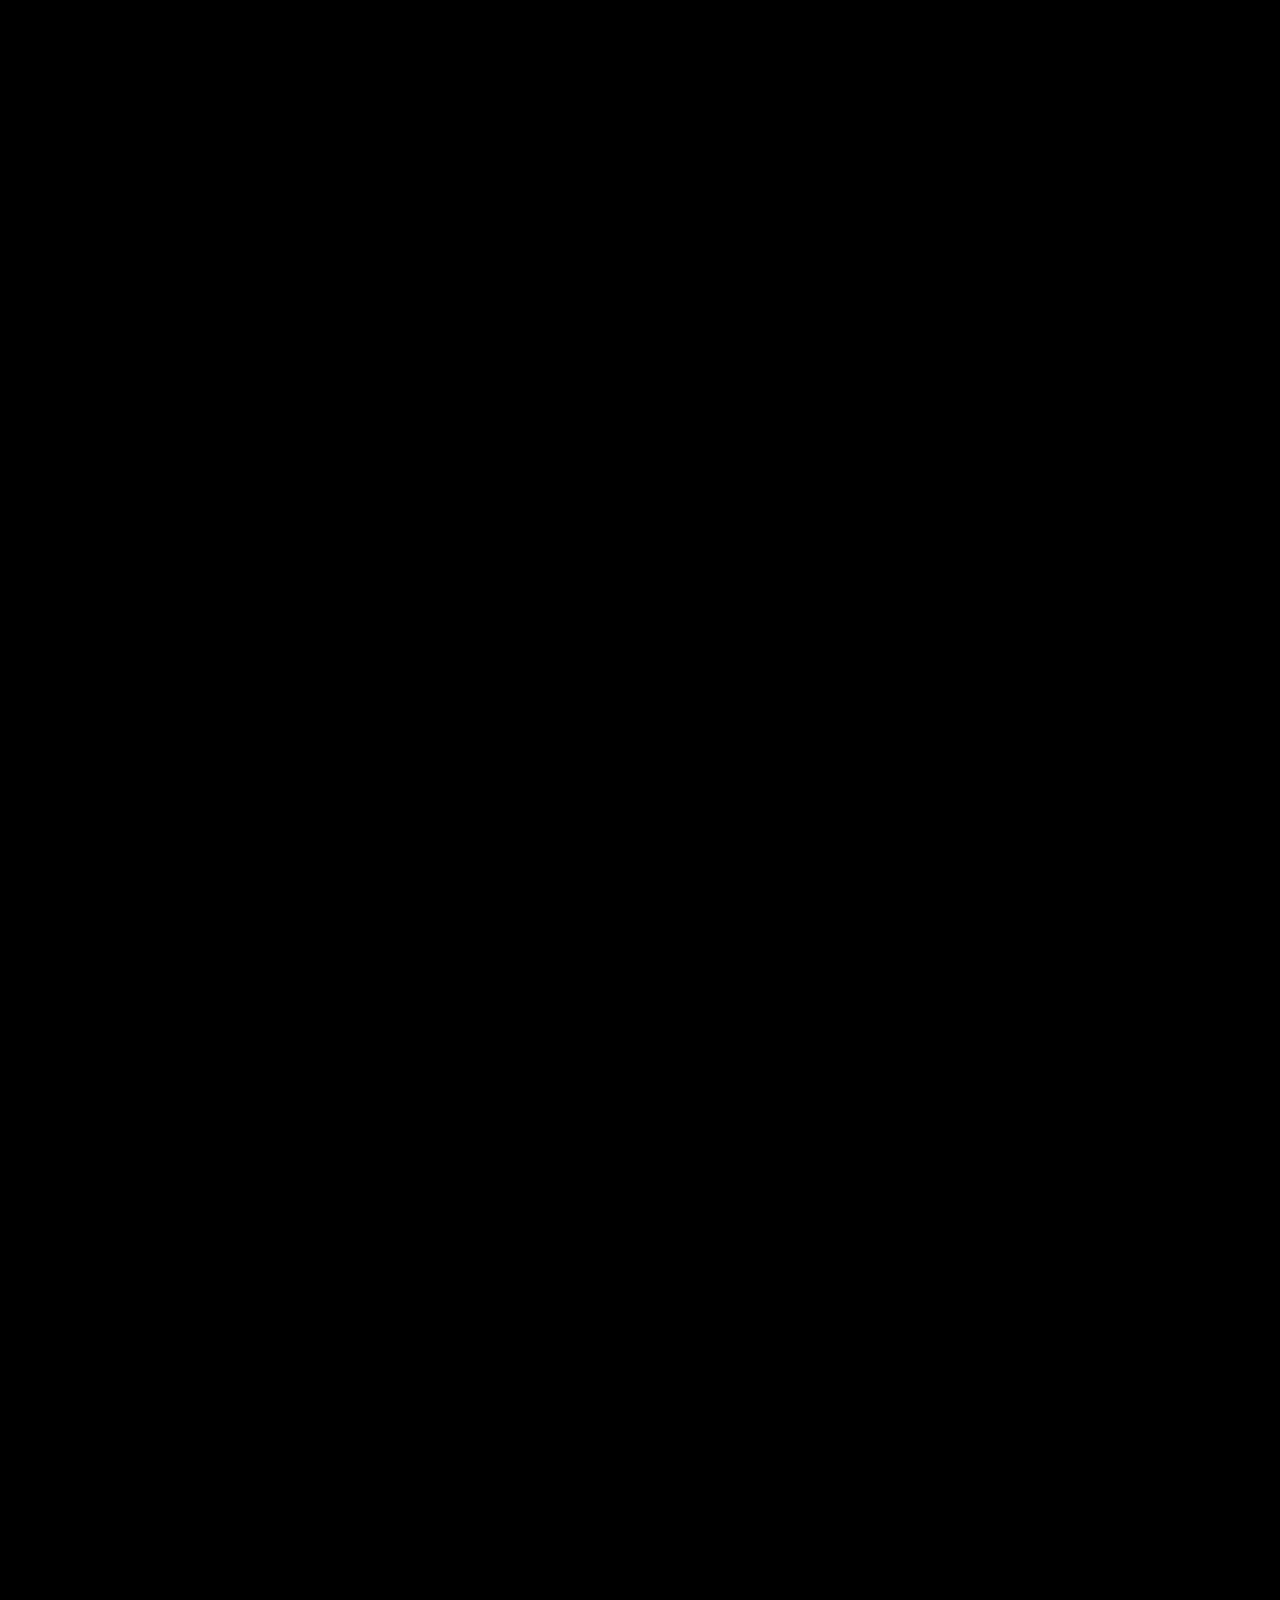
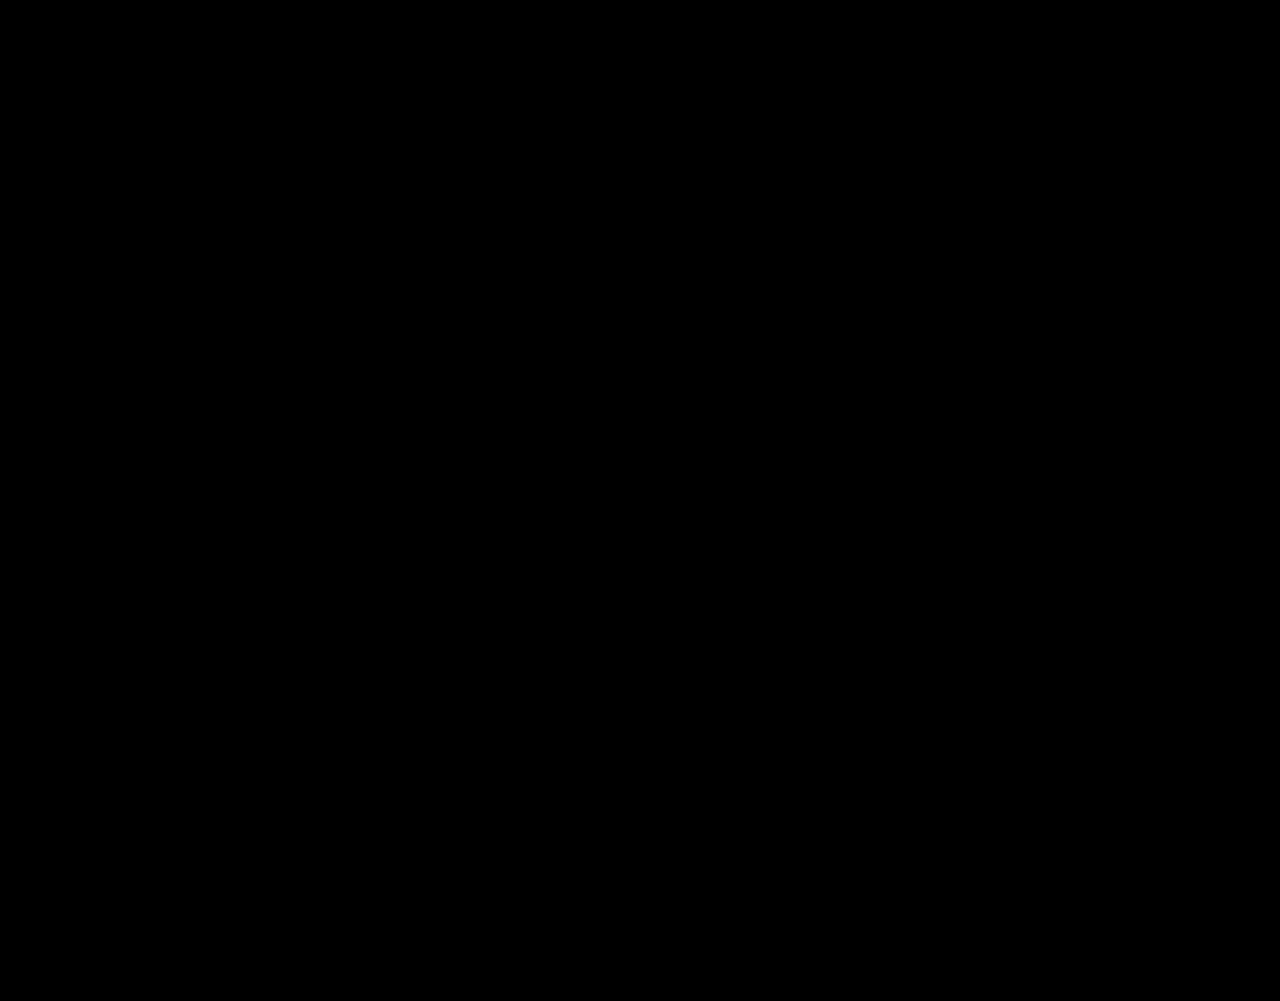
==== commit 0b05ee4b: "Update index.html" ====
--- a/index.html
+++ b/index.html
@@ -7,6 +7,7 @@
     
     <link rel="stylesheet" href="odometer.css" />
     <link rel="stylesheet" href="style.css">
+    <link rel="icon" type="image/png" href="images/moonsmall.png">
     
     <script src="scroll-timeline.js"></script>
 </head>
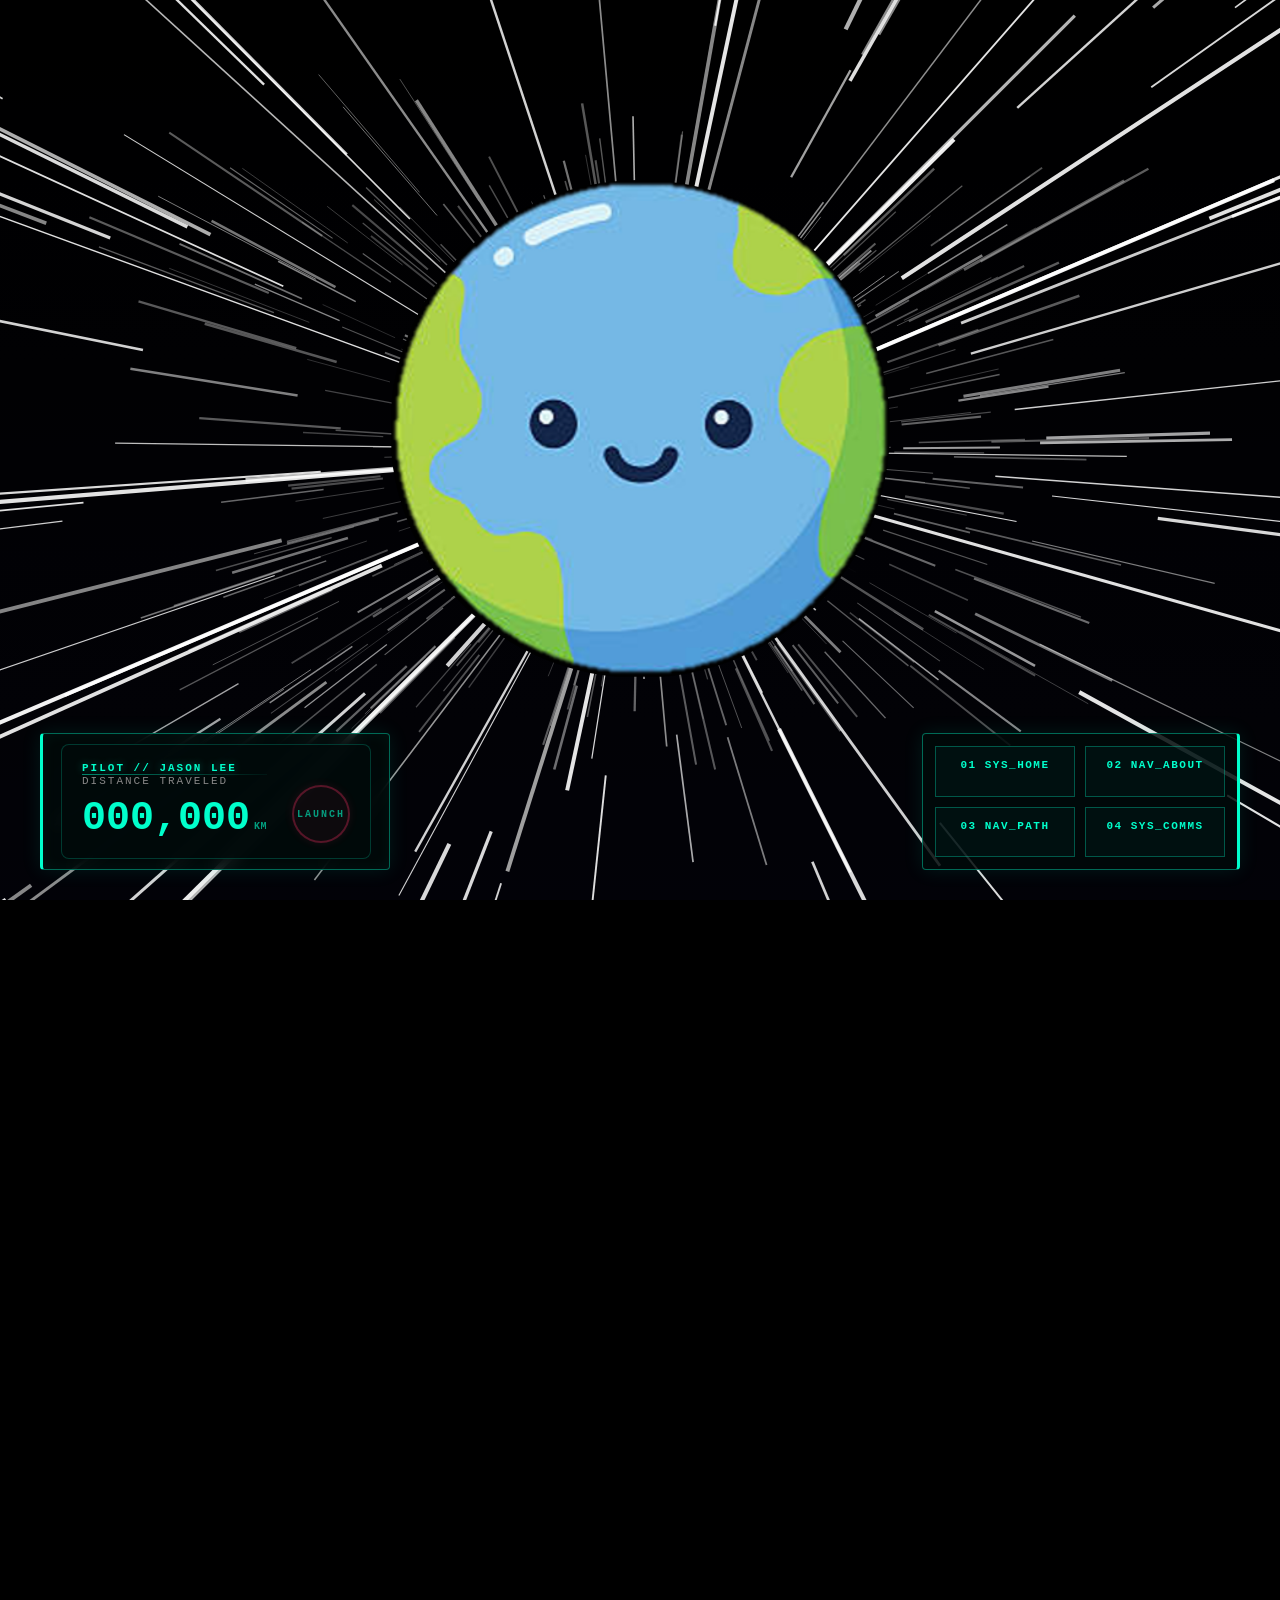
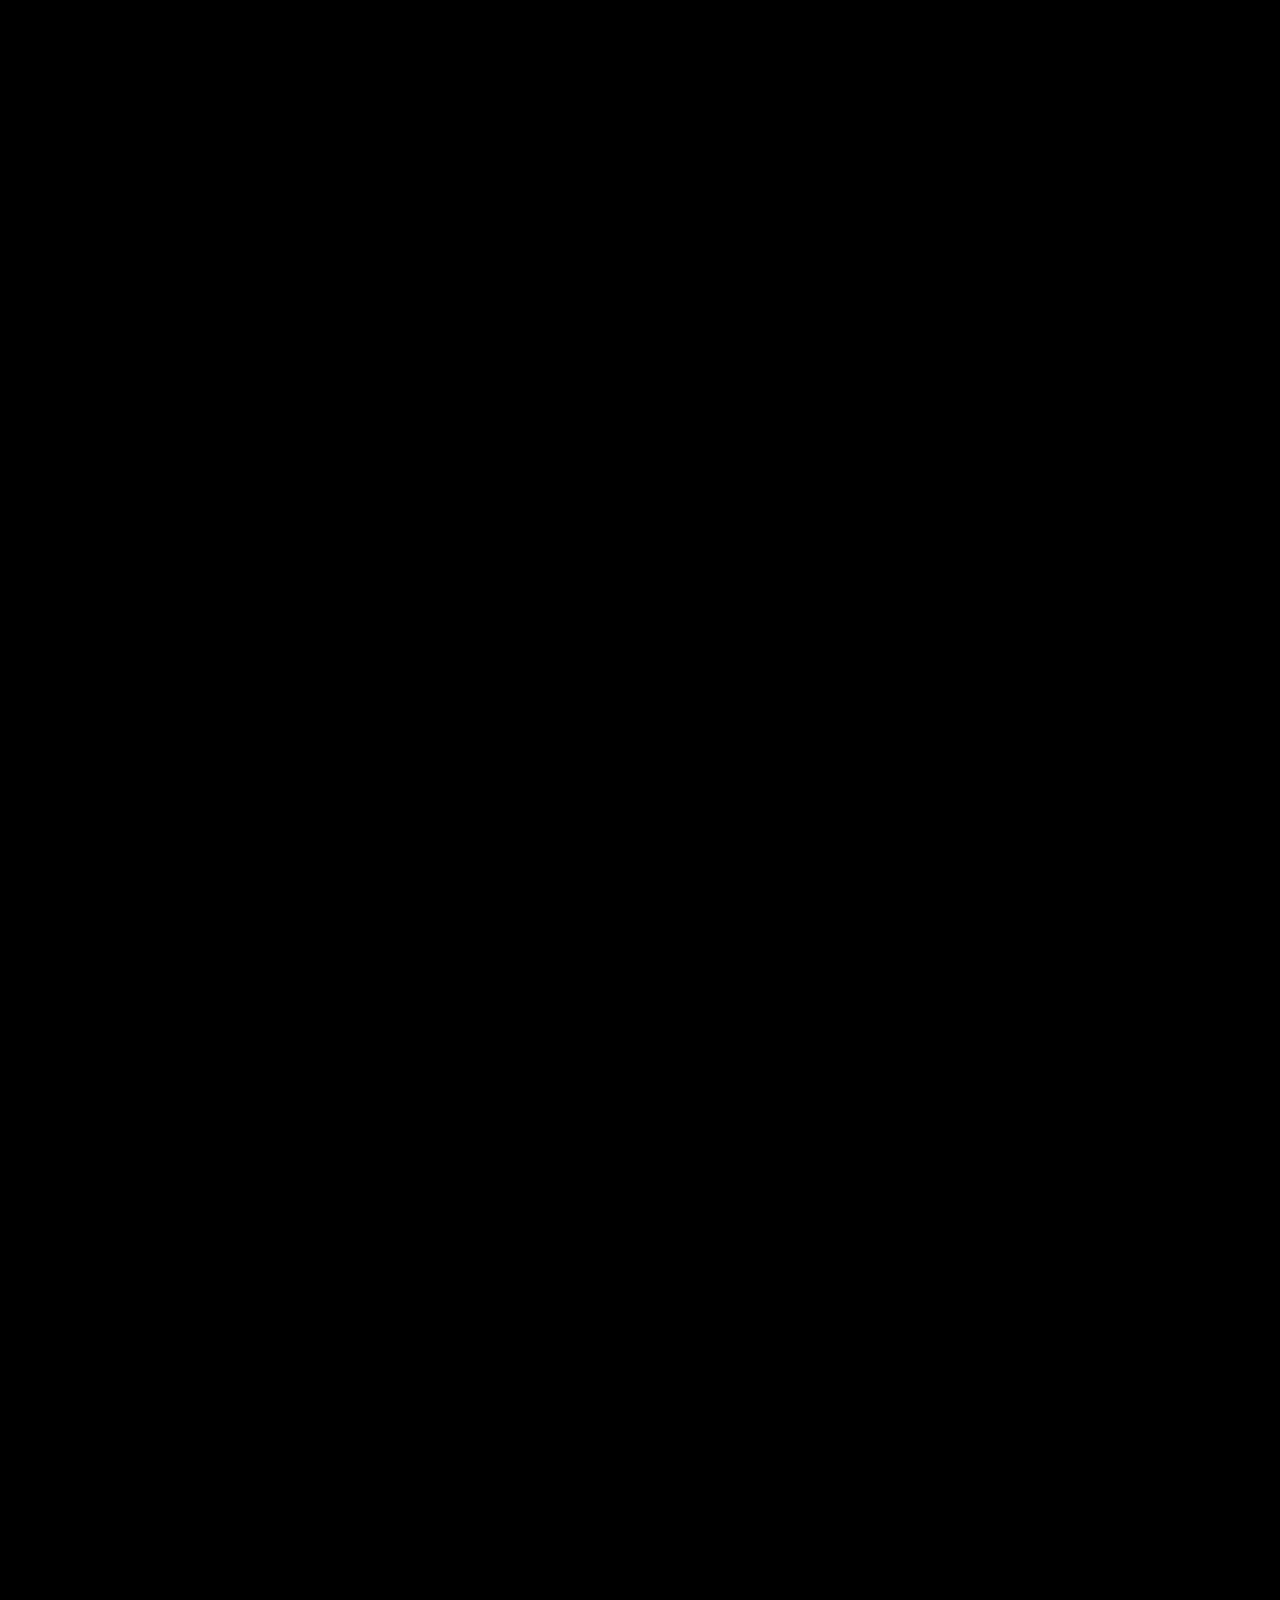
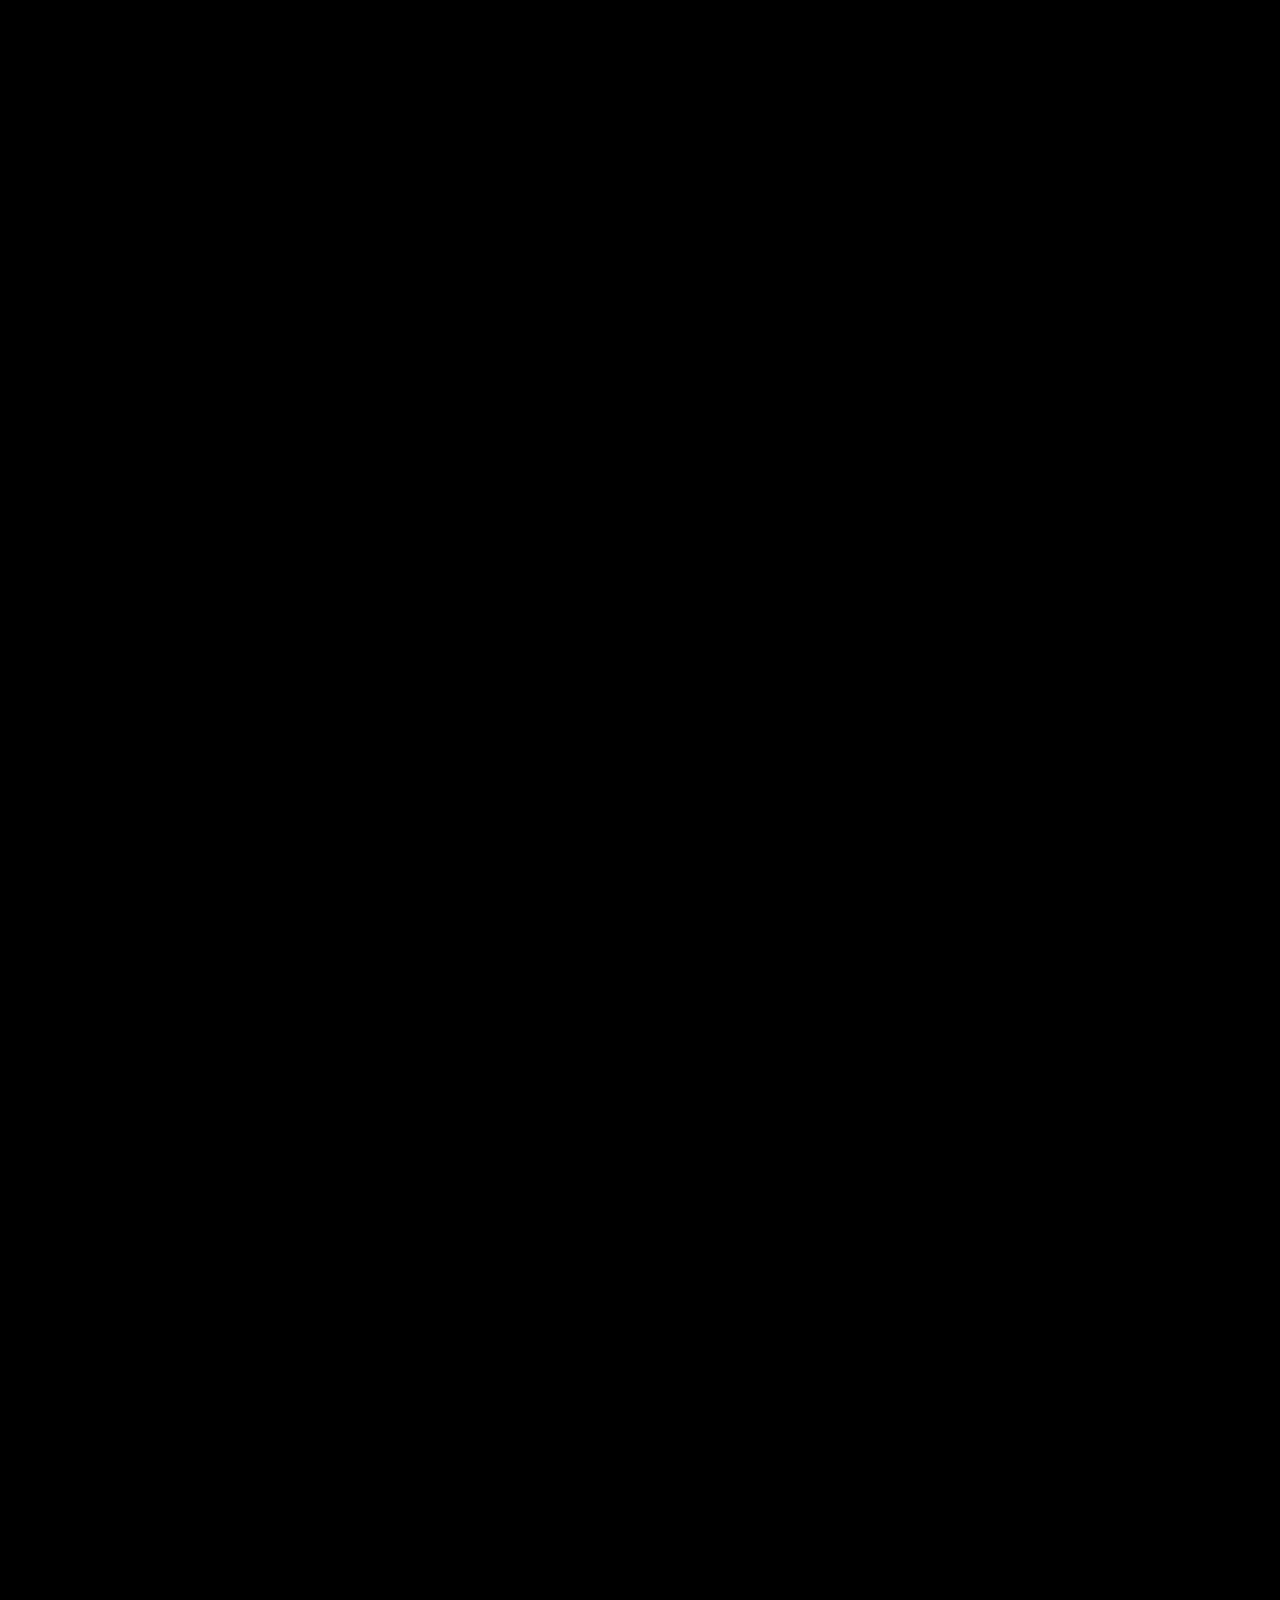
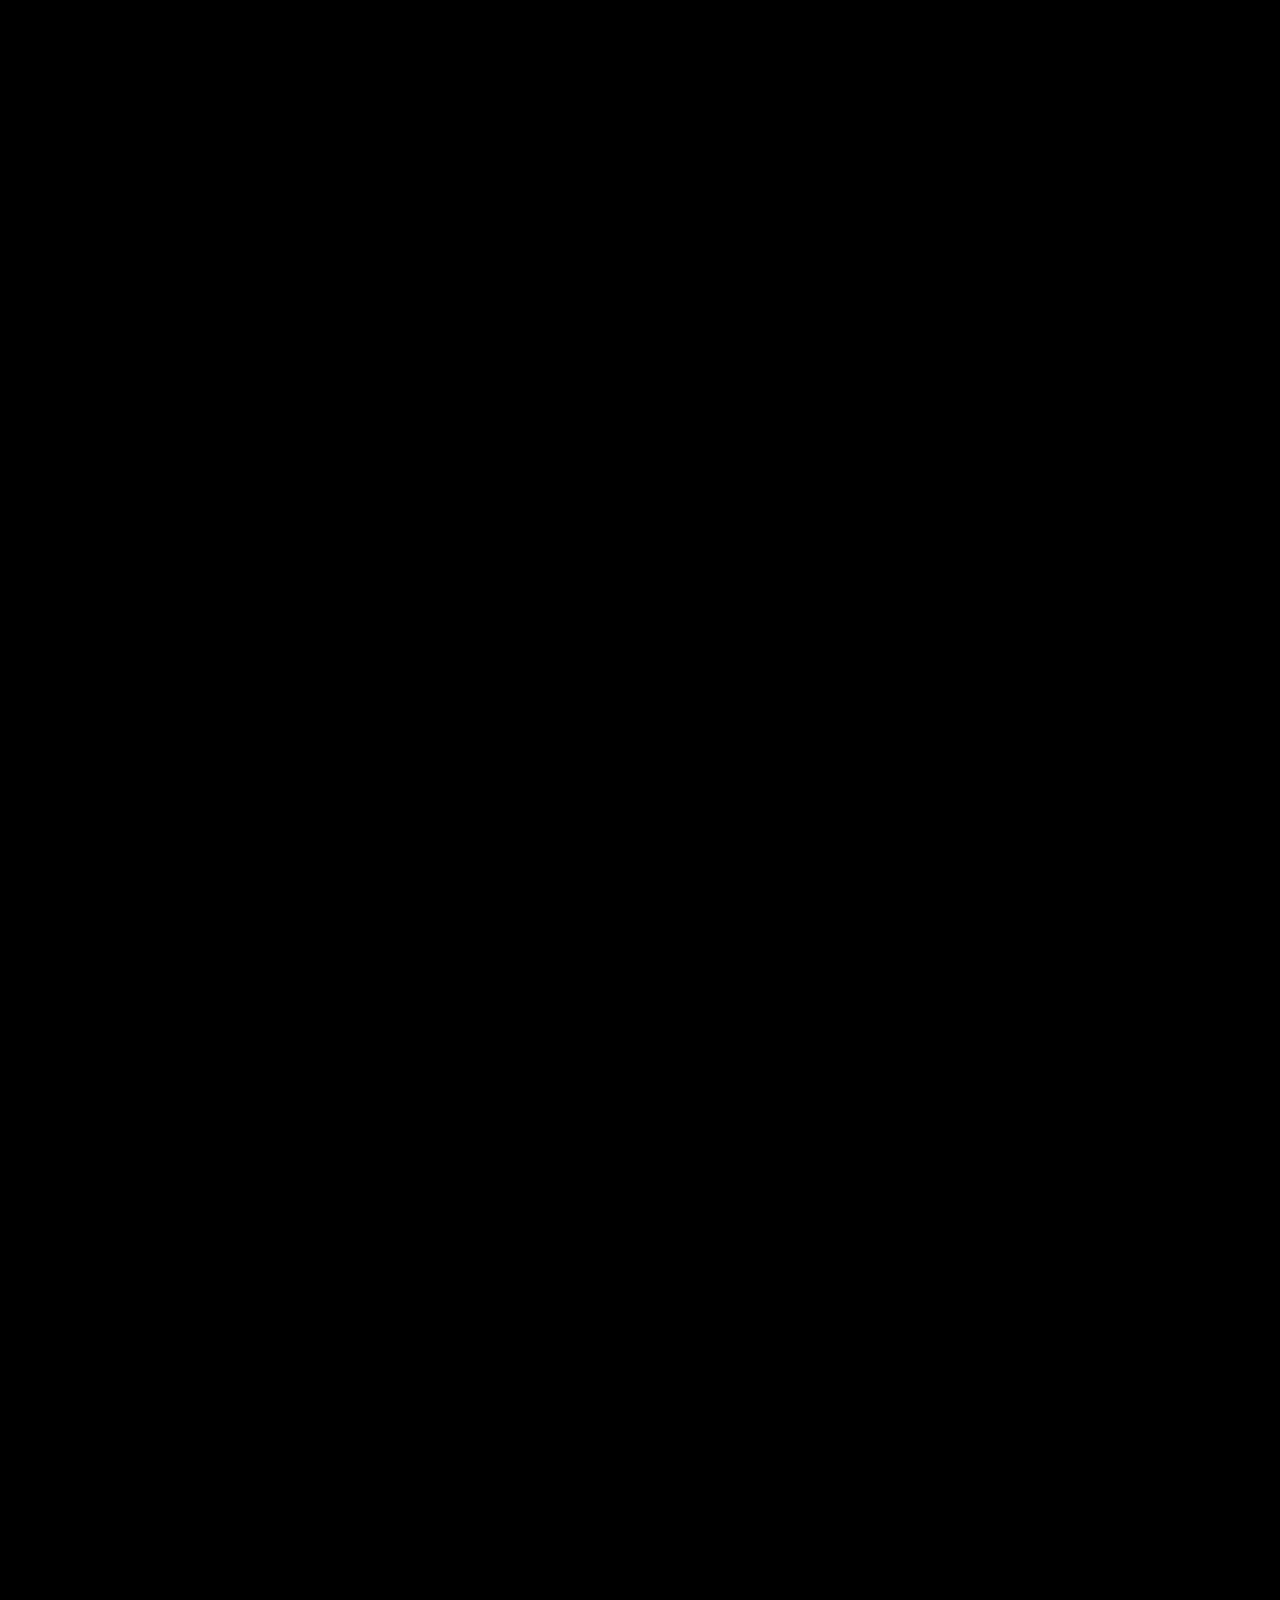
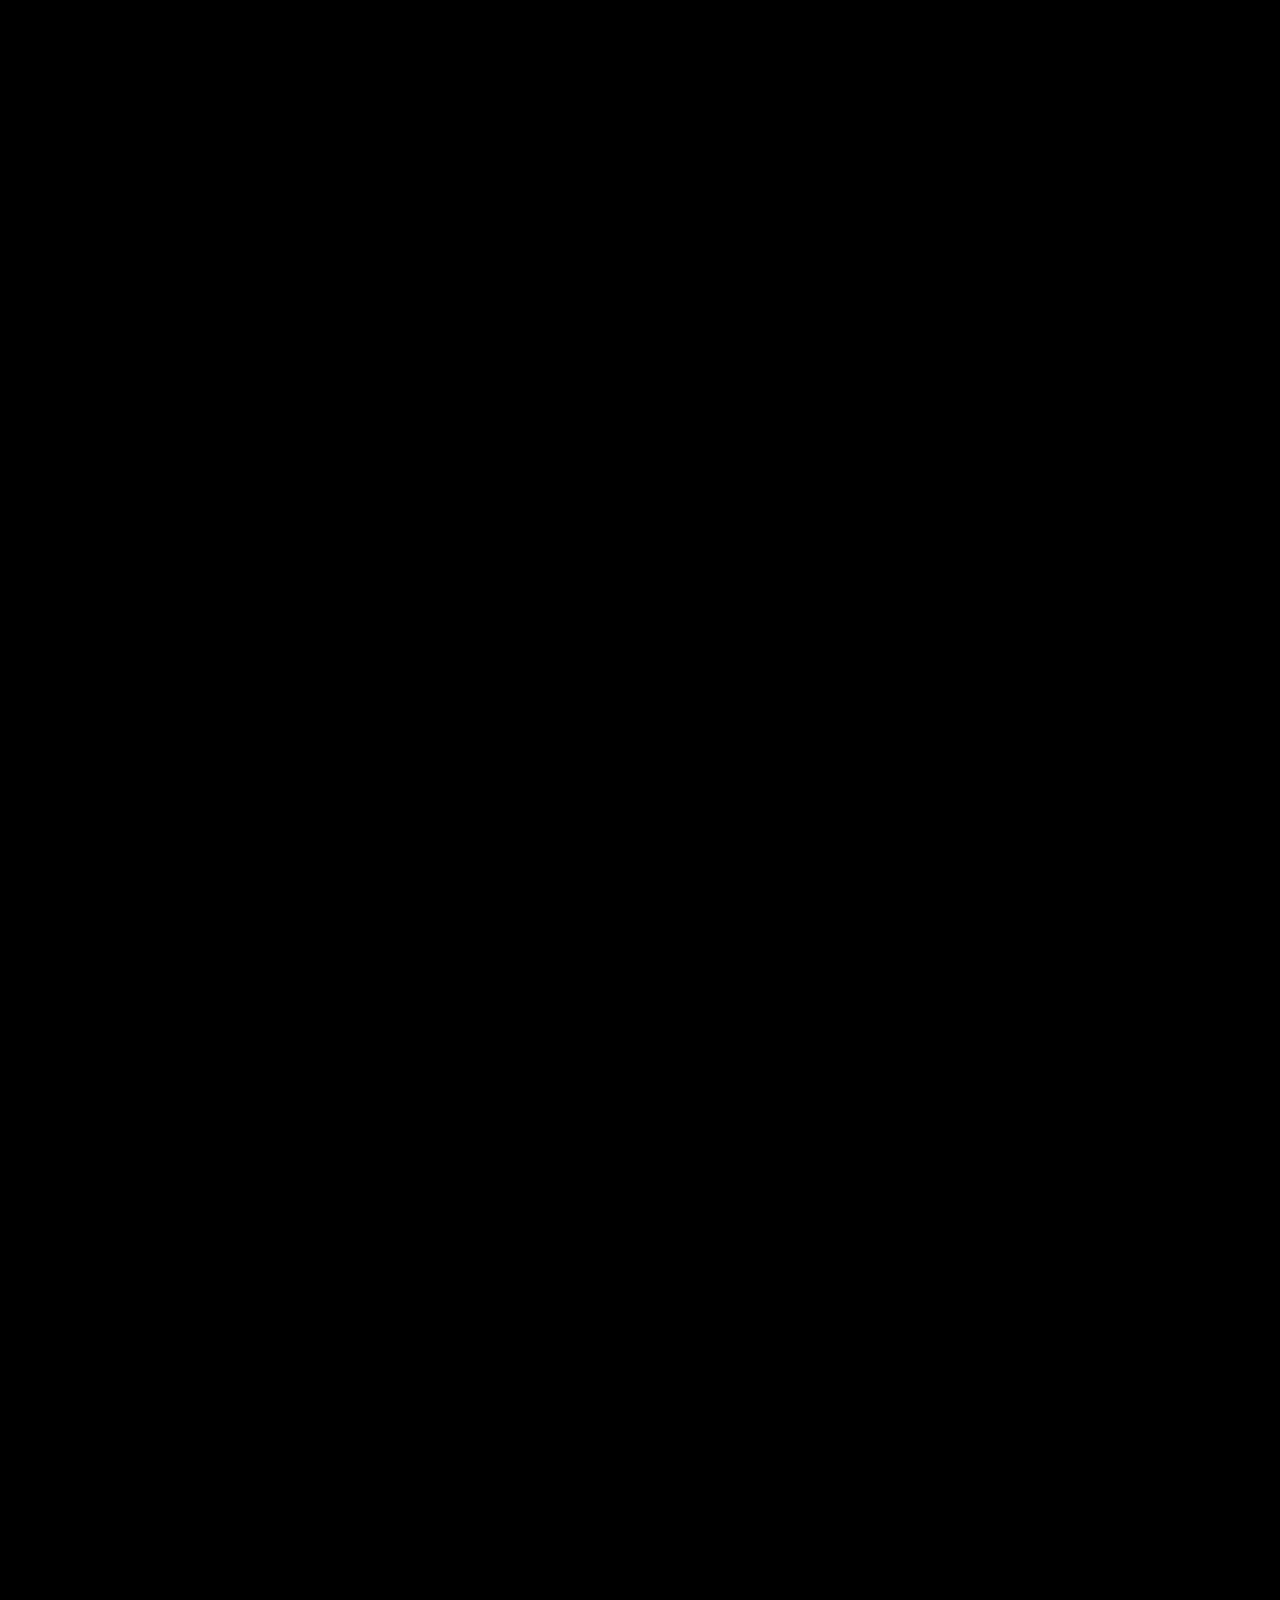
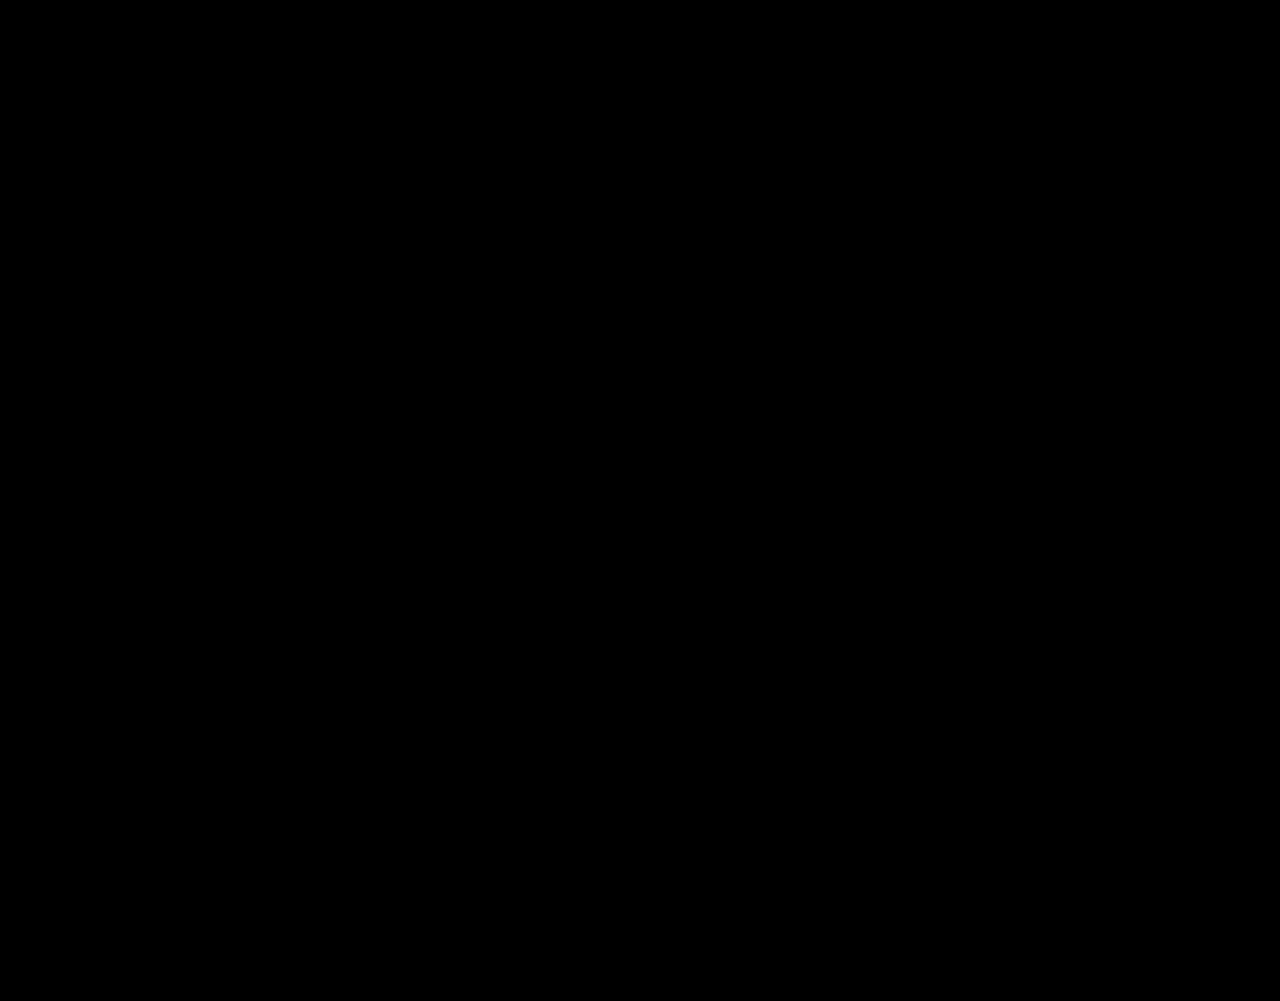
==== commit adbe8a43: "Update index.html" ====
--- a/index.html
+++ b/index.html
@@ -135,8 +135,12 @@
         
         <div class="space-content block-6">
             <div class="test-box"><h3>Stellar Path - Experience</h3>
-                <p>View full cv:</p>
-                <a href="cv.html" class="cv-link">VIEW_FLIGHTPATH</a>
+                <div class="cv-link-wrapper">
+                    <a href="cv.html" class="cv-terminal-btn">
+                    <span>ACCESS_CV.LOG</span>
+                    <span class="btn-code-tag">[LOG_2026.07.20]</span>
+                    </a>
+                </div>
                 <a href="#blank-target" class="next-stage-arrow">
                 <span>▶</span> NEXT_SECTOR <span>◀</span>
                 </a>
